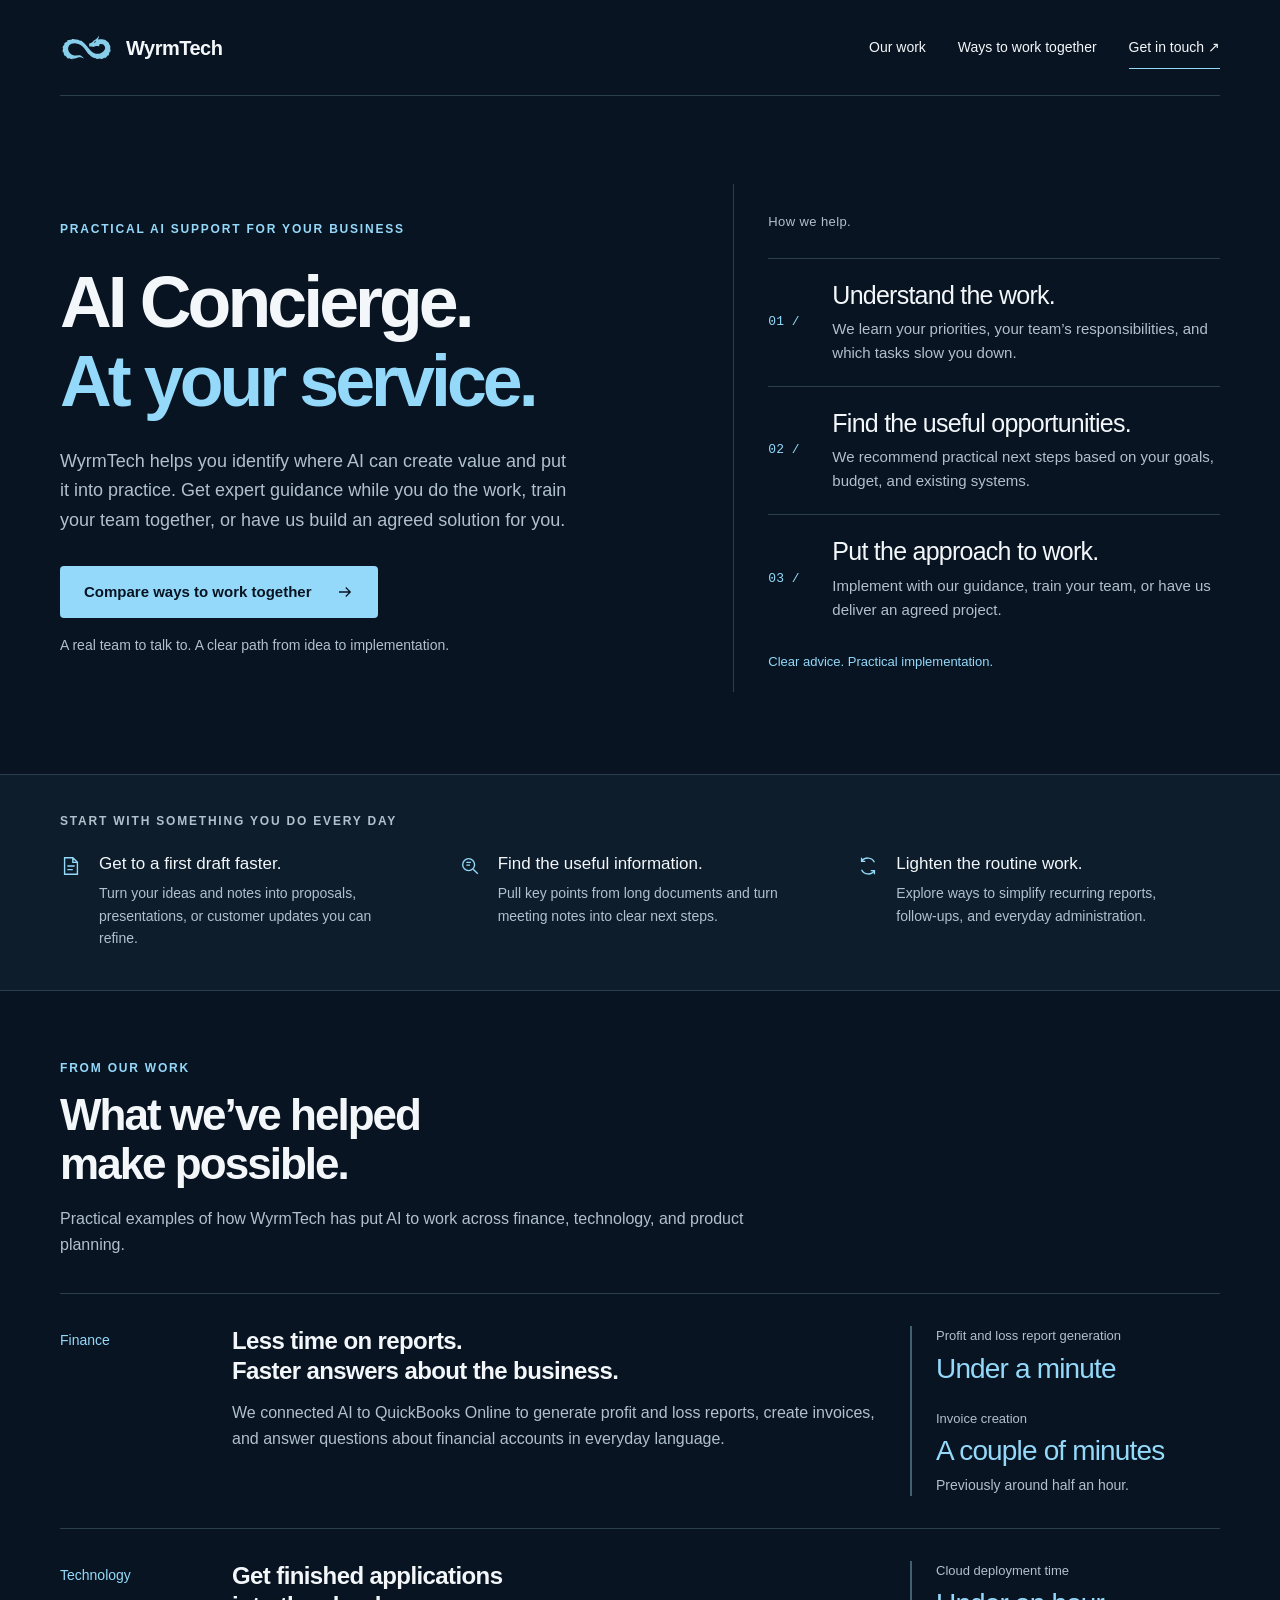
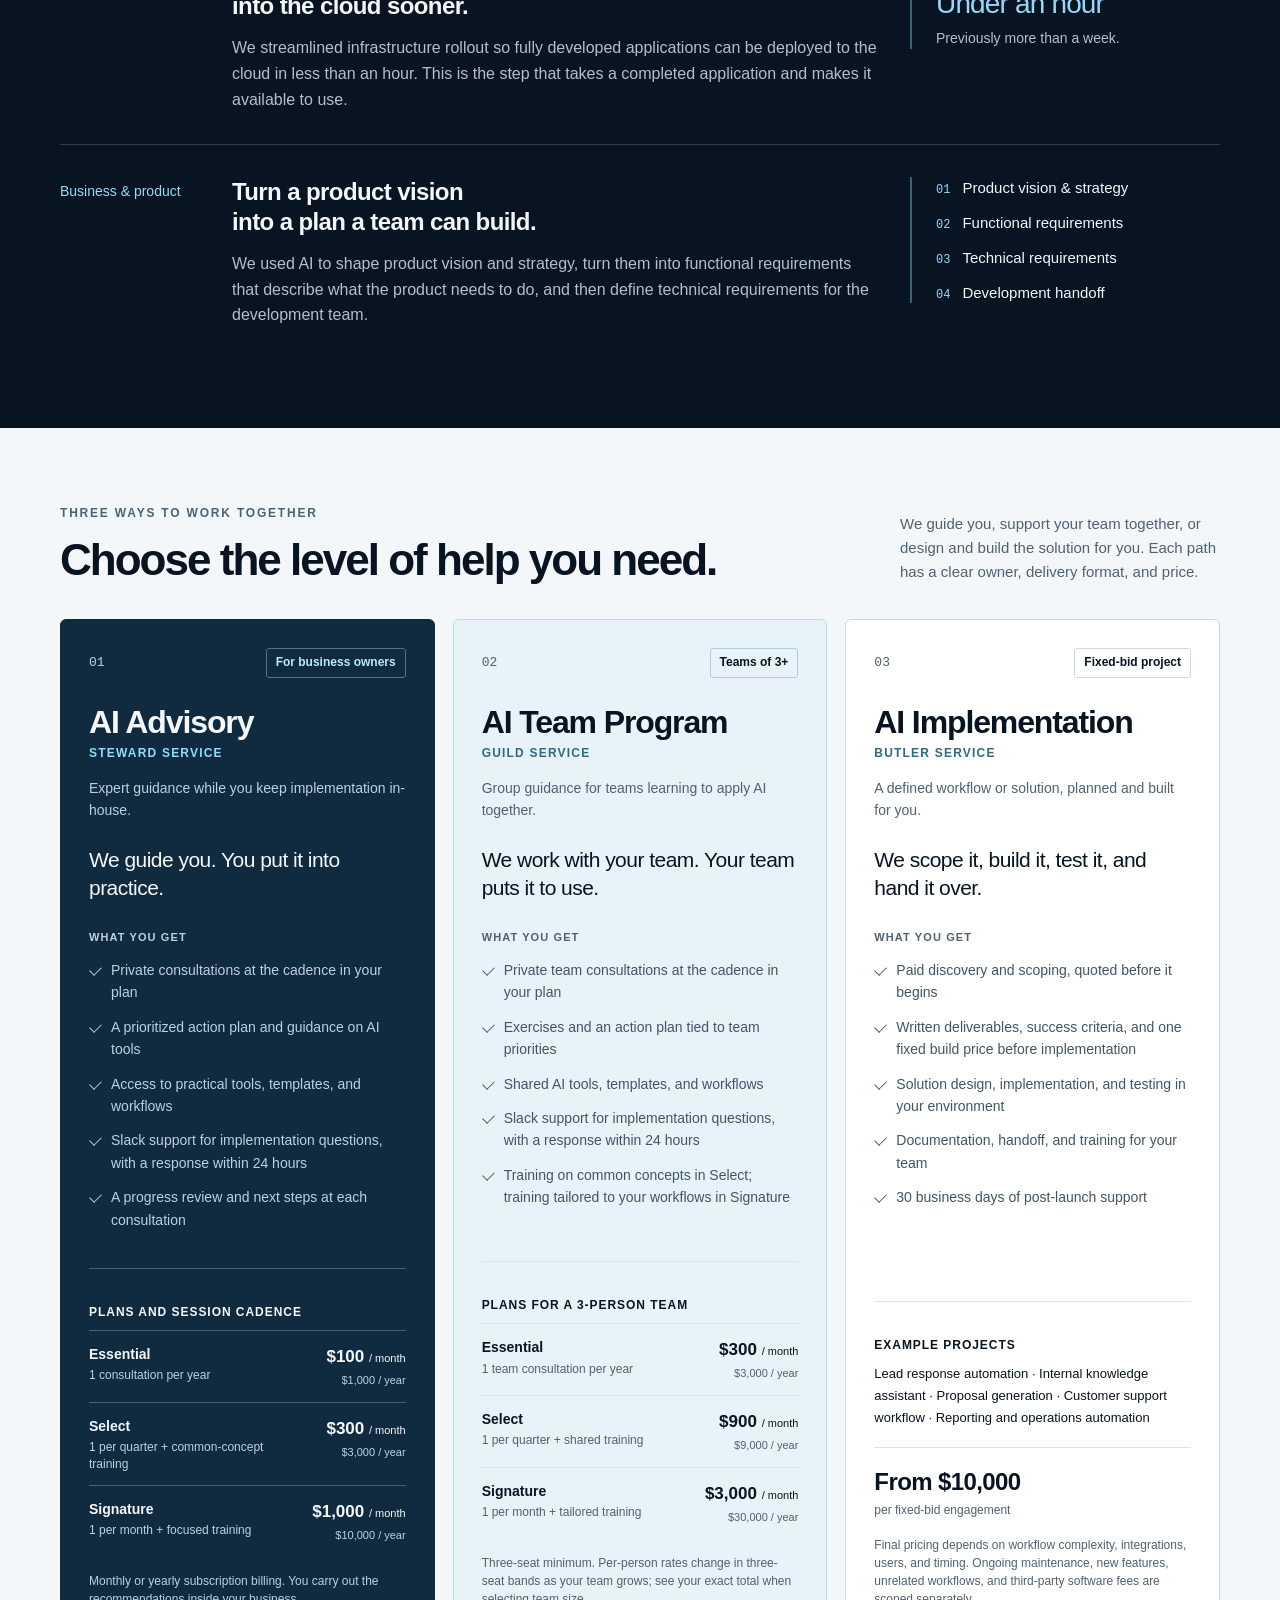
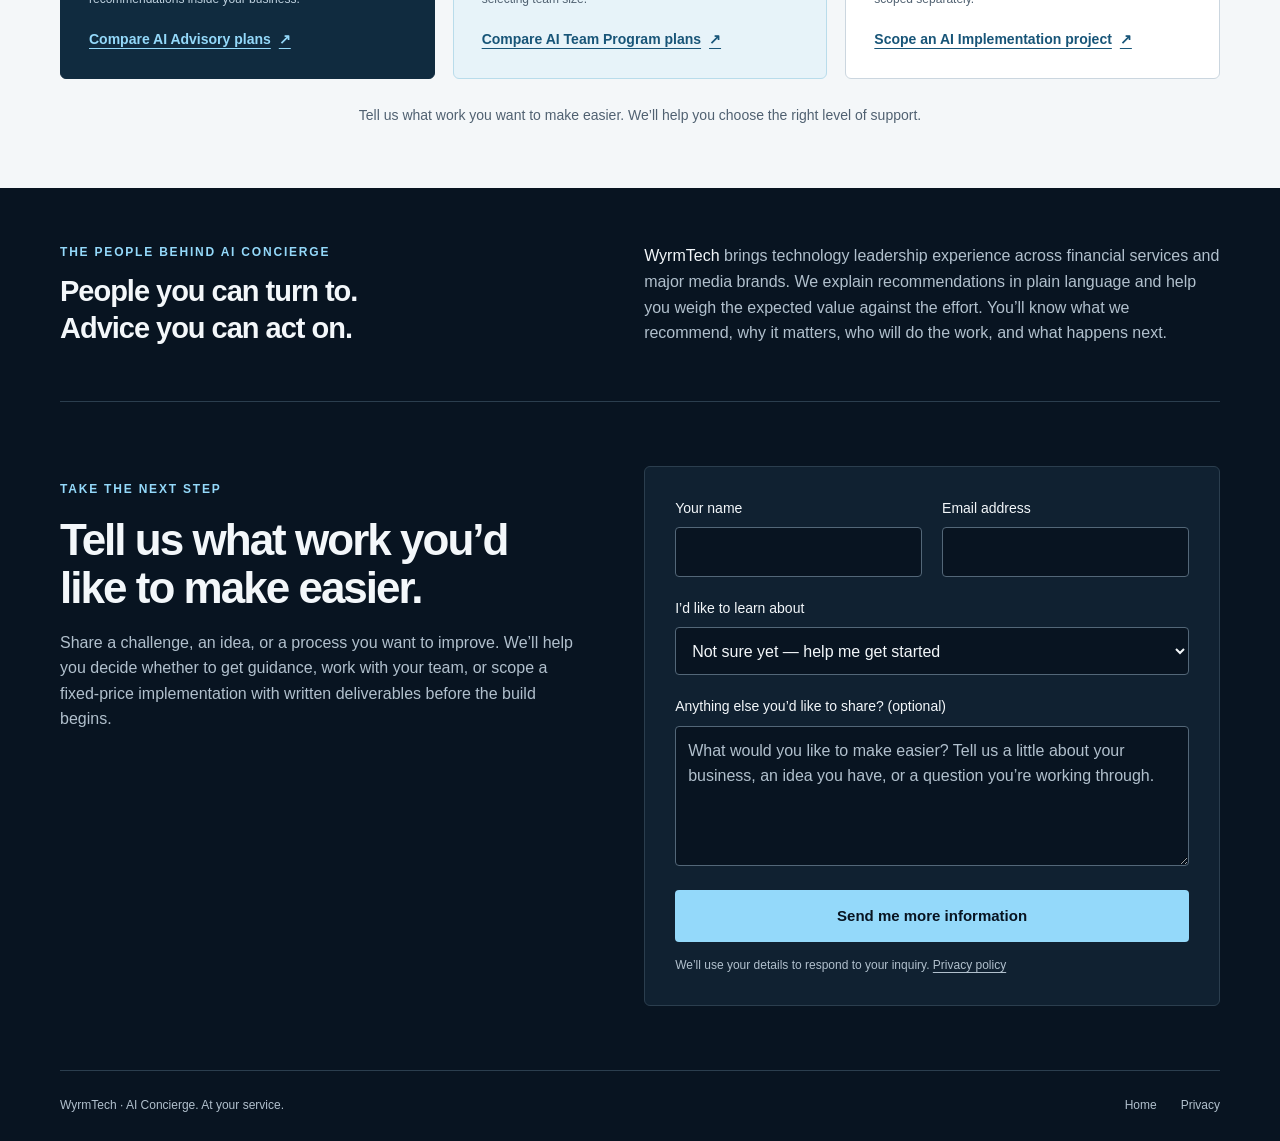
==== ai/index.html @ 2d91fad8 "docs: switching to leads email" ====
<!doctype html>
<html lang="en">
  <head>
    <!-- Google tag (gtag.js) -->
    <script async src="https://www.googletagmanager.com/gtag/js?id=G-9FRRSLHYQ3"></script>
    <script>
      window.dataLayer = window.dataLayer || [];
      function gtag() {
        dataLayer.push(arguments);
      }
      gtag("js", new Date());
      gtag("config", "G-9FRRSLHYQ3");
    </script>
    <meta charset="UTF-8" />
    <meta name="viewport" content="width=device-width, initial-scale=1.0" />
    <meta name="description" content="Practical AI support for your business: individual advisory, a team program, or fixed-price implementation by WyrmTech." />
    <meta name="theme-color" content="#081421" />
    <link rel="icon" href="../favicon.svg" type="image/svg+xml" />
    <title>AI Concierge for Your Business | WyrmTech</title>
    <link rel="stylesheet" href="styles.css?v=20261021-offers" />
  </head>
  <body>
    <a class="skip-link" href="#main">Skip to content</a>
    <header class="header wrap">
      <a class="brand" href="../index.html" aria-label="WyrmTech home"><img src="../world-dragon-simple.svg" alt="" width="53" height="30" />WyrmTech</a>
      <nav class="nav" aria-label="Page navigation">
        <a class="nav-detail" href="#our-work">Our work</a>
        <a class="nav-detail" href="#engagements">Ways to work together</a>
        <a class="nav-contact" href="#contact">Get in touch <span aria-hidden="true">↗</span></a>
      </nav>
    </header>
    <main id="main">
      <section class="hero wrap" aria-labelledby="page-title">
        <div>
          <p class="eyebrow">Practical AI support for your business</p>
          <h1 id="page-title">AI Concierge.<span>At your service.</span></h1>
          <p class="hero-copy">
            WyrmTech helps you identify where AI can create value and put it into practice. Get expert guidance while you do the work, train your team together, or have us build an agreed solution for
            you.
          </p>
          <a class="button" href="#engagements">
            Compare ways to work together
            <svg viewBox="0 0 24 24" fill="none" stroke="currentColor" stroke-width="1.7" aria-hidden="true"><path d="M4 12h15m-6-6 6 6-6 6" /></svg>
          </a>
          <p class="hero-note">A real team to talk to. A clear path from idea to implementation.</p>
        </div>
        <div class="path" aria-label="How AI Concierge works">
          <p class="path-title">How we help.</p>
          <div class="path-item">
            <span class="path-number" aria-hidden="true">01 /</span>
            <div>
              <strong>Understand the work.</strong>
              <p>We learn your priorities, your team’s responsibilities, and which tasks slow you down.</p>
            </div>
          </div>
          <div class="path-item">
            <span class="path-number" aria-hidden="true">02 /</span>
            <div>
              <strong>Find the useful opportunities.</strong>
              <p>We recommend practical next steps based on your goals, budget, and existing systems.</p>
            </div>
          </div>
          <div class="path-item">
            <span class="path-number" aria-hidden="true">03 /</span>
            <div>
              <strong>Put the approach to work.</strong>
              <p>Implement with our guidance, train your team, or have us deliver an agreed project.</p>
            </div>
          </div>
          <p class="path-footer">Clear advice. Practical implementation.</p>
        </div>
      </section>

      <section class="possibilities" id="possibilities" aria-labelledby="possibilities-title">
        <div class="wrap possibilities-inner">
          <h2 class="eyebrow" id="possibilities-title">Start with something you do every day</h2>
          <div class="examples">
            <article class="example">
              <svg viewBox="0 0 24 24" fill="none" stroke="currentColor" stroke-width="1.5" aria-hidden="true"><path d="M14 3H5v18h14V8zm0 0v5h5M8 12h8M8 16h6" /></svg>
              <div>
                <h3>Get to a first draft faster.</h3>
                <p>Turn your ideas and notes into proposals, presentations, or customer updates you can refine.</p>
              </div>
            </article>
            <article class="example">
              <svg viewBox="0 0 24 24" fill="none" stroke="currentColor" stroke-width="1.5" aria-hidden="true">
                <circle cx="10.5" cy="10.5" r="6.5" />
                <path d="m15.5 15.5 5 5M8 8h5M8 11h4" />
              </svg>
              <div>
                <h3>Find the useful information.</h3>
                <p>Pull key points from long documents and turn meeting notes into clear next steps.</p>
              </div>
            </article>
            <article class="example">
              <svg viewBox="0 0 24 24" fill="none" stroke="currentColor" stroke-width="1.5" aria-hidden="true"><path d="M19 8a8 8 0 0 0-14-1M5 3v4h4M5 16a8 8 0 0 0 14 1m0 4v-4h-4" /></svg>
              <div>
                <h3>Lighten the routine work.</h3>
                <p>Explore ways to simplify recurring reports, follow-ups, and everyday administration.</p>
              </div>
            </article>
          </div>
        </div>
      </section>

      <section class="work wrap" id="our-work" aria-labelledby="work-title">
        <div class="work-heading">
          <p class="eyebrow">From our work</p>
          <h2 id="work-title">What we’ve helped<br />make possible.</h2>
          <p>Practical examples of how WyrmTech has put AI to work across finance, technology, and product planning.</p>
        </div>
        <article class="work-example" aria-labelledby="finance-example-title">
          <p class="work-category">Finance</p>
          <div class="work-copy">
            <h3 id="finance-example-title">Less time on reports.<br />Faster answers about the business.</h3>
            <p>We connected AI to QuickBooks Online to generate profit and loss reports, create invoices, and answer questions about financial accounts in everyday language.</p>
          </div>
          <div class="work-result" aria-label="Finance results from this work">
            <div class="result-metric">
              <p class="result-label">Profit and loss report generation</p>
              <strong class="result-value">Under a minute</strong>
            </div>
            <div class="result-metric">
              <p class="result-label">Invoice creation</p>
              <strong class="result-value">A couple of minutes</strong>
              <p class="result-detail">Previously around half an hour.</p>
            </div>
          </div>
        </article>
        <article class="work-example" aria-labelledby="cloud-example-title">
          <p class="work-category">Technology</p>
          <div class="work-copy">
            <h3 id="cloud-example-title">Get finished applications<br />into the cloud sooner.</h3>
            <p>
              We streamlined infrastructure rollout so fully developed applications can be deployed to the cloud in less than an hour. This is the step that takes a completed application and makes it
              available to use.
            </p>
          </div>
          <div class="work-result" aria-label="Cloud deployment results from this work">
            <p class="result-label">Cloud deployment time</p>
            <strong class="result-value">Under an hour</strong>
            <p class="result-detail">Previously more than a week.</p>
          </div>
        </article>
        <article class="work-example" aria-labelledby="product-example-title">
          <p class="work-category">Business &amp; product</p>
          <div class="work-copy">
            <h3 id="product-example-title">Turn a product vision<br />into a plan a team can build.</h3>
            <p>
              We used AI to shape product vision and strategy, turn them into functional requirements that describe what the product needs to do, and then define technical requirements for the
              development team.
            </p>
          </div>
          <div class="work-result">
            <ol class="product-flow" aria-label="From product vision to development handoff">
              <li>Product vision &amp; strategy</li>
              <li>Functional requirements</li>
              <li>Technical requirements</li>
              <li>Development handoff</li>
            </ol>
          </div>
        </article>
      </section>

      <section class="services" id="engagements" aria-labelledby="services-title">
        <div class="wrap">
          <div class="section-top">
            <div>
              <p class="eyebrow">Three ways to work together</p>
              <h2 id="services-title">Choose the level of help you need.</h2>
            </div>
            <p class="section-intro">We guide you, support your team together, or design and build the solution for you. Each path has a clear owner, delivery format, and price.</p>
          </div>
          <div class="tiers">
            <article class="tier tier-steward" aria-labelledby="steward">
              <div class="tier-top"><span class="tier-number" aria-hidden="true">01</span><span class="format">For business owners</span></div>
              <h3 id="steward">AI Advisory</h3>
              <p class="tier-brand">Steward Service</p>
              <p class="tier-subtitle">Expert guidance while you keep implementation in-house.</p>
              <p class="tier-promise">We guide you. You put it into practice.</p>
              <p class="tier-includes-label">What you get</p>
              <ul>
                <li>Private consultations at the cadence in your plan</li>
                <li>A prioritized action plan and guidance on AI tools</li>
                <li>Access to practical tools, templates, and workflows</li>
                <li>Slack support for implementation questions, with a response within 24 hours</li>
                <li>A progress review and next steps at each consultation</li>
              </ul>
              <div class="tier-plan-list">
                <h4>Plans and session cadence</h4>
                <div class="tier-plan-row">
                  <div><strong>Essential</strong><span>1 consultation per year</span></div>
                  <p>$100 <small>/ month</small><em>$1,000 / year</em></p>
                </div>
                <div class="tier-plan-row">
                  <div><strong>Select</strong><span>1 per quarter + common-concept training</span></div>
                  <p>$300 <small>/ month</small><em>$3,000 / year</em></p>
                </div>
                <div class="tier-plan-row">
                  <div><strong>Signature</strong><span>1 per month + focused training</span></div>
                  <p>$1,000 <small>/ month</small><em>$10,000 / year</em></p>
                </div>
              </div>
              <p class="tier-fineprint">Monthly or yearly subscription billing. You carry out the recommendations inside your business.</p>
              <a class="tier-link" href="sign-up/#steward">Compare AI Advisory plans <span aria-hidden="true">↗</span></a>
            </article>
            <article class="tier tier-guild" aria-labelledby="guild">
              <div class="tier-top"><span class="tier-number" aria-hidden="true">02</span><span class="format">Teams of 3+</span></div>
              <h3 id="guild">AI Team Program</h3>
              <p class="tier-brand">Guild Service</p>
              <p class="tier-subtitle">Group guidance for teams learning to apply AI together.</p>
              <p class="tier-promise">We work with your team. Your team puts it to use.</p>
              <p class="tier-includes-label">What you get</p>
              <ul>
                <li>Private team consultations at the cadence in your plan</li>
                <li>Exercises and an action plan tied to team priorities</li>
                <li>Shared AI tools, templates, and workflows</li>
                <li>Slack support for implementation questions, with a response within 24 hours</li>
                <li>Training on common concepts in Select; training tailored to your workflows in Signature</li>
              </ul>
              <div class="tier-plan-list">
                <h4>Plans for a 3-person team</h4>
                <div class="tier-plan-row">
                  <div><strong>Essential</strong><span>1 team consultation per year</span></div>
                  <p>$300 <small>/ month</small><em>$3,000 / year</em></p>
                </div>
                <div class="tier-plan-row">
                  <div><strong>Select</strong><span>1 per quarter + shared training</span></div>
                  <p>$900 <small>/ month</small><em>$9,000 / year</em></p>
                </div>
                <div class="tier-plan-row">
                  <div><strong>Signature</strong><span>1 per month + tailored training</span></div>
                  <p>$3,000 <small>/ month</small><em>$30,000 / year</em></p>
                </div>
              </div>
              <p class="tier-fineprint">Three-seat minimum. Per-person rates change in three-seat bands as your team grows; see your exact total when selecting team size.</p>
              <a class="tier-link" href="sign-up/#guild">Compare AI Team Program plans <span aria-hidden="true">↗</span></a>
            </article>
            <article class="tier" aria-labelledby="butler">
              <div class="tier-top"><span class="tier-number" aria-hidden="true">03</span><span class="format">Fixed-bid project</span></div>
              <h3 id="butler">AI Implementation</h3>
              <p class="tier-brand">Butler Service</p>
              <p class="tier-subtitle">A defined workflow or solution, planned and built for you.</p>
              <p class="tier-promise">We scope it, build it, test it, and hand it over.</p>
              <p class="tier-includes-label">What you get</p>
              <ul>
                <li>Paid discovery and scoping, quoted before it begins</li>
                <li>Written deliverables, success criteria, and one fixed build price before implementation</li>
                <li>Solution design, implementation, and testing in your environment</li>
                <li>Documentation, handoff, and training for your team</li>
                <li>30 business days of post-launch support</li>
              </ul>
              <div class="tier-plan-list">
                <h4>Example projects</h4>
                <p class="tier-examples">Lead response automation · Internal knowledge assistant · Proposal generation · Customer support workflow · Reporting and operations automation</p>
                <div class="tier-project-price">From $10,000 <span>per fixed-bid engagement</span></div>
                <p class="tier-fineprint">
                  Final pricing depends on workflow complexity, integrations, users, and timing. Ongoing maintenance, new features, unrelated workflows, and third-party software fees are scoped
                  separately.
                </p>
              </div>
              <a class="tier-link" href="#contact">Scope an AI Implementation project <span aria-hidden="true">↗</span></a>
            </article>
          </div>
          <p class="tier-note">Tell us what work you want to make easier. We’ll help you choose the right level of support.</p>
        </div>
      </section>

      <section class="adviser wrap" aria-labelledby="adviser-title">
        <div>
          <p class="eyebrow">The people behind AI Concierge</p>
          <h2 id="adviser-title">People you can turn to.<br />Advice you can act on.</h2>
        </div>
        <p class="adviser-copy">
          <strong>WyrmTech</strong> brings technology leadership experience across financial services and major media brands. We explain recommendations in plain language and help you weigh the
          expected value against the effort. You’ll know what we recommend, why it matters, who will do the work, and what happens next.
        </p>
      </section>

      <section class="contact wrap" aria-labelledby="contact">
        <div class="contact-copy">
          <p class="eyebrow">Take the next step</p>
          <h2 id="contact">Tell us what work you’d<br />like to make easier.</h2>
          <p>
            Share a challenge, an idea, or a process you want to improve. We’ll help you decide whether to get guidance, work with your team, or scope a fixed-price implementation with written
            deliverables before the build begins.
          </p>
        </div>
        <!-- FormSubmit emails sales@wyrmtech.com a one-time activation link after the first submission. -->
        <form class="inquiry-form" id="inquiry-form" action="https://formsubmit.co/e24a814747aa52b7752536669e5e0fb4@wyrmtech.com" method="post" aria-labelledby="contact">
          <input type="hidden" name="_subject" value="WyrmTech AI Concierge — information request" />
          <input type="hidden" name="_template" value="table" />
          <input type="hidden" id="inquiry-next" name="_next" value="https://wyrmtech.com/ai/thank-you/" />
          <div class="form-fields">
            <div class="form-field"><label for="inquiry-name">Your name</label><input id="inquiry-name" name="name" autocomplete="name" maxlength="120" required /></div>
            <div class="form-field"><label for="inquiry-email">Email address</label><input id="inquiry-email" name="email" type="email" autocomplete="email" maxlength="254" required /></div>
            <div class="form-field form-field-wide">
              <label for="inquiry-interest">I’d like to learn about</label
              ><select id="inquiry-interest" name="interest">
                <option value="Help choosing an engagement">Not sure yet — help me get started</option>
                <option value="AI Advisory — Steward Service">AI Advisory — Steward Service</option>
                <option value="AI Team Program — Guild Service">AI Team Program — Guild Service</option>
                <option value="AI Implementation — Butler Service">AI Implementation — Butler Service</option>
              </select>
            </div>
            <div class="form-field form-field-wide">
              <label for="inquiry-comments">Anything else you’d like to share? (optional)</label
              ><textarea
                id="inquiry-comments"
                name="comments"
                rows="4"
                placeholder="What would you like to make easier? Tell us a little about your business, an idea you have, or a question you’re working through."
              ></textarea>
            </div>
          </div>
          <button class="button" id="inquiry-submit" type="submit" disabled>Send me more information</button>
          <p class="form-note">We’ll use your details to respond to your inquiry. <a href="../privacy/">Privacy policy</a></p>
          <p class="form-status" id="inquiry-status" role="status" hidden></p>
          <noscript><p class="form-status">Please enable JavaScript to send your inquiry.</p></noscript>
        </form>
      </section>
    </main>
    <footer class="footer wrap">
      <span>WyrmTech · AI Concierge. At your service.</span>
      <div class="footer-links"><a href="../index.html">Home</a><a href="../privacy/">Privacy</a></div>
    </footer>
    <script src="contact.js" defer></script>
  </body>
</html>
---- ai/styles.css ----
:root {
  color-scheme: dark;
  --ink: #081421;
  --panel: #102131;
  --blue: #94d9fa;
  --text: #f3f7fa;
  --muted: #b1c0cd;
  --line: #2b3e4e;
  --width: 1160px;
}
* {
  box-sizing: border-box;
}
html {
  scroll-behavior: smooth;
  scroll-padding-top: 24px;
}
body {
  margin: 0;
  background: var(--ink);
  color: var(--text);
  font-family: -apple-system, BlinkMacSystemFont, "Segoe UI", sans-serif;
  font-size: 16px;
  line-height: 1.6;
  -webkit-font-smoothing: antialiased;
}
h1,
h2,
h3,
p {
  margin: 0;
}
h1,
h2,
h3 {
  font-weight: 600;
  line-height: 1.1;
}
a {
  color: inherit;
  text-decoration: none;
}
button,
input,
select,
textarea {
  font: inherit;
}
button,
a {
  -webkit-tap-highlight-color: transparent;
}
a:focus-visible,
button:focus-visible,
input:focus-visible,
select:focus-visible,
textarea:focus-visible {
  outline: 3px solid var(--blue);
  outline-offset: 4px;
}
svg {
  display: block;
}
.wrap {
  width: min(var(--width), calc(100% - 80px));
  margin-inline: auto;
}
.skip-link {
  position: absolute;
  top: 12px;
  left: 12px;
  padding: 10px 16px;
  background: var(--blue);
  color: var(--ink);
  transform: translateY(-200%);
  z-index: 5;
}
.skip-link:focus {
  transform: translateY(0);
}
.header {
  min-height: 96px;
  display: flex;
  align-items: center;
  justify-content: space-between;
  gap: 24px;
  border-bottom: 1px solid var(--line);
}
.brand {
  display: inline-flex;
  align-items: center;
  gap: 13px;
  font-size: 20px;
  font-weight: 700;
  letter-spacing: -0.5px;
}
.brand img {
  width: 53px;
  height: 30px;
  object-fit: contain;
}
.nav {
  display: flex;
  align-items: center;
  gap: 32px;
  font-size: 14px;
}
.nav a {
  padding-block: 10px;
}
.nav a:hover {
  color: var(--blue);
}
.nav .nav-contact {
  border-bottom: 1px solid var(--blue);
}
.eyebrow {
  font-size: 12px;
  letter-spacing: 0.15em;
  line-height: 1.5;
  font-weight: 600;
  text-transform: uppercase;
}
.hero {
  display: grid;
  grid-template-columns: 1.25fr 1fr;
  gap: 65px;
  align-items: center;
  padding-block: 88px 82px;
}
.hero .eyebrow {
  color: var(--blue);
  margin-bottom: 25px;
}
h1 {
  font-size: clamp(48px, 5.6vw, 72px);
  letter-spacing: -0.055em;
}
h1 span {
  display: block;
  color: var(--blue);
}
.hero-copy {
  max-width: 520px;
  margin-top: 26px;
  font-size: 18px;
  line-height: 1.65;
  color: var(--muted);
}
.button {
  display: inline-flex;
  align-items: center;
  justify-content: space-between;
  gap: 24px;
  min-height: 52px;
  padding: 13px 23px;
  border: 1px solid transparent;
  border-radius: 4px;
  background: var(--blue);
  color: var(--ink);
  font-weight: 600;
  font-size: 15px;
  cursor: pointer;
  transition:
    background 0.18s,
    transform 0.18s;
}
.button:hover {
  background: #b6e6ff;
  transform: translateY(-2px);
}
.button:disabled {
  cursor: not-allowed;
  opacity: 0.65;
  transform: none;
}
.button svg {
  width: 18px;
  height: 18px;
  flex-shrink: 0;
}
.hero .button {
  margin-top: 30px;
}
.hero-note {
  margin-top: 16px;
  color: var(--muted);
  font-size: 14px;
}
.path {
  position: relative;
  padding: 28px 0 20px 34px;
  border-left: 1px solid var(--line);
}
.path-title {
  font-size: 13px;
  color: var(--muted);
  letter-spacing: 0.03em;
  margin-bottom: 25px;
}
.path-item {
  display: grid;
  grid-template-columns: 46px 1fr;
  gap: 18px;
  align-items: center;
  padding: 21px 0;
  border-top: 1px solid var(--line);
}
.path-number {
  font-family: ui-monospace, SFMono-Regular, Consolas, monospace;
  font-size: 13px;
  color: var(--blue);
}
.path-item strong {
  display: block;
  font-size: 25px;
  line-height: 1.25;
  font-weight: 500;
  letter-spacing: -0.03em;
}
.path-item p {
  color: var(--muted);
  margin-top: 6px;
  font-size: 15px;
}
.path-footer {
  margin-top: 9px;
  color: var(--blue);
  font-size: 13px;
}
.possibilities {
  background: #0d1d2c;
  border-block: 1px solid var(--line);
}
.possibilities-inner {
  padding-block: 37px 41px;
}
.possibilities .eyebrow {
  color: var(--muted);
  margin-bottom: 22px;
}
.examples {
  display: grid;
  grid-template-columns: repeat(3, 1fr);
  gap: 36px;
}
.example {
  display: grid;
  grid-template-columns: 24px 1fr;
  gap: 15px;
  align-items: start;
}
.example svg {
  width: 22px;
  height: 22px;
  margin-top: 3px;
  color: var(--blue);
}
.example h3 {
  font-size: 17px;
  line-height: 1.4;
  font-weight: 500;
}
.example p {
  margin-top: 6px;
  color: var(--muted);
  font-size: 14px;
  line-height: 1.6;
  max-width: 300px;
}
.work {
  padding-block: 68px;
}
.work-heading {
  max-width: 730px;
  margin-bottom: 36px;
}
.work-heading .eyebrow {
  color: var(--blue);
  margin-bottom: 14px;
}
.work-heading > p:last-child {
  color: var(--muted);
  font-size: 16px;
  margin-top: 18px;
}
.work-example {
  display: grid;
  grid-template-columns: 140px minmax(0, 1fr) minmax(0, 310px);
  gap: 32px;
  padding-block: 32px;
  border-top: 1px solid var(--line);
  align-items: start;
}
.work-category {
  color: var(--blue);
  font-size: 14px;
  font-weight: 500;
  padding-top: 3px;
}
.work-copy h3 {
  font-size: 24px;
  line-height: 1.25;
  letter-spacing: -0.025em;
}
.work-copy p {
  color: var(--muted);
  font-size: 16px;
  margin-top: 14px;
}
.work-result {
  padding-left: 24px;
  border-left: 2px solid #426074;
}
.result-label {
  color: var(--muted);
  font-size: 13px;
  margin-bottom: 5px;
}
.result-value {
  display: block;
  color: var(--blue);
  font-size: 28px;
  line-height: 1.2;
  letter-spacing: -0.03em;
  font-weight: 500;
}
.result-detail {
  color: var(--muted);
  font-size: 14px;
  margin-top: 6px;
}
.result-metric + .result-metric {
  margin-top: 23px;
}
.product-flow {
  list-style: none;
  margin: 0;
  padding: 0;
  counter-reset: product-step;
}
.product-flow li {
  counter-increment: product-step;
  display: flex;
  gap: 12px;
  align-items: baseline;
  font-size: 15px;
  line-height: 1.4;
}
.product-flow li + li {
  margin-top: 13px;
}
.product-flow li::before {
  content: counter(product-step, decimal-leading-zero);
  font-family: ui-monospace, SFMono-Regular, Consolas, monospace;
  color: var(--blue);
  font-size: 12px;
}
.services {
  background: #f4f7f9;
  color: var(--ink);
  padding-block: 76px 62px;
  color-scheme: light;
}
.section-top {
  display: flex;
  justify-content: space-between;
  align-items: end;
  gap: 32px;
  margin-bottom: 35px;
}
.services .eyebrow {
  color: #486477;
  margin-bottom: 14px;
}
h2 {
  font-size: clamp(32px, 3.5vw, 44px);
  letter-spacing: -0.045em;
}
.section-intro {
  max-width: 320px;
  font-size: 15px;
  color: #506171;
}
.tiers {
  display: grid;
  grid-template-columns: repeat(3, minmax(0, 1fr));
  gap: 18px;
}
.tier {
  display: flex;
  flex-direction: column;
  padding: 28px;
  background: white;
  border: 1px solid #cbd6df;
  border-radius: 6px;
}
.tier-top {
  display: flex;
  justify-content: space-between;
  align-items: center;
  margin-bottom: 27px;
}
.tier-number {
  font-family: ui-monospace, SFMono-Regular, Consolas, monospace;
  font-size: 13px;
  color: #506171;
}
.format {
  font-size: 12px;
  font-weight: 600;
  padding: 4px 9px;
  border: 1px solid #cbd6df;
  border-radius: 3px;
}
.tier h3 {
  font-size: 32px;
  letter-spacing: -0.035em;
}
.tier-brand {
  margin-top: 4px;
  color: #316985;
  font-size: 12px;
  font-weight: 700;
  letter-spacing: 0.1em;
  text-transform: uppercase;
}
.tier-subtitle {
  color: #506171;
  font-size: 14px;
  margin-top: 14px;
}
.tier-promise {
  font-size: 21px;
  line-height: 1.35;
  letter-spacing: -0.025em;
  font-weight: 500;
  margin-top: 24px;
}
.tier-includes-label {
  margin-top: 27px;
  color: #506171;
  font-size: 11px;
  font-weight: 700;
  letter-spacing: 0.1em;
  text-transform: uppercase;
}
.tier ul {
  padding: 0;
  margin: 12px 0 25px;
  list-style: none;
}
.tier li {
  position: relative;
  padding-left: 22px;
  font-size: 14px;
  color: #425565;
  margin-bottom: 12px;
}
.tier li::before {
  content: "";
  position: absolute;
  left: 1px;
  top: 0.5em;
  width: 10px;
  height: 6px;
  border-left: 1.5px solid currentColor;
  border-bottom: 1.5px solid currentColor;
  transform: rotate(-45deg);
}
.tier-plan-list {
  margin-top: auto;
  border-top: 1px solid #dce3e9;
  padding-top: 18px;
}
.tier-plan-list h4 {
  margin-bottom: 8px;
  font-size: 12px;
  font-weight: 700;
  letter-spacing: 0.08em;
  text-transform: uppercase;
}
.tier-plan-row {
  display: grid;
  grid-template-columns: minmax(0, 1fr) auto;
  gap: 10px;
  border-top: 1px solid #dce3e9;
  padding-block: 12px;
}
.tier-plan-row strong,
.tier-plan-row span,
.tier-plan-row em {
  display: block;
}
.tier-plan-row strong {
  font-size: 14px;
}
.tier-plan-row span {
  margin-top: 2px;
  color: #506171;
  font-size: 12px;
  line-height: 1.4;
}
.tier-plan-row p {
  min-width: 100px;
  font-size: 17px;
  font-weight: 700;
  text-align: right;
  white-space: nowrap;
}
.tier-plan-row small {
  font-size: 11px;
  font-weight: 400;
}
.tier-plan-row em {
  margin-top: 2px;
  color: #506171;
  font-size: 11px;
  font-style: normal;
  font-weight: 400;
}
.tier-fineprint {
  margin-top: 15px;
  color: #506171;
  font-size: 12px;
  line-height: 1.5;
}
.tier-examples {
  font-size: 13px;
  line-height: 1.7;
}
.tier-project-price {
  border-top: 1px solid #dce3e9;
  margin-top: 18px;
  padding-top: 15px;
  font-size: 24px;
  font-weight: 700;
  letter-spacing: -0.025em;
}
.tier-project-price span {
  display: block;
  color: #506171;
  font-size: 12px;
  font-weight: 400;
  letter-spacing: 0;
}
.outcome {
  margin-top: auto;
  border-top: 1px solid #dce3e9;
  padding-top: 19px;
}
.outcome-label {
  display: block;
  font-size: 11px;
  font-weight: 600;
  letter-spacing: 0.1em;
  text-transform: uppercase;
  color: #506171;
  margin-bottom: 5px;
}
.outcome p {
  font-size: 15px;
  font-weight: 500;
  line-height: 1.5;
}
.tier-link {
  display: inline-flex;
  align-items: center;
  gap: 8px;
  align-self: flex-start;
  margin-top: 20px;
  color: #185578;
  font-size: 14px;
  font-weight: 600;
  text-decoration: underline;
  text-underline-offset: 4px;
}
.tier-link:hover {
  color: #0b3349;
}
.tier-steward {
  background: #102b3f;
  border-color: #102b3f;
  color: var(--text);
}
.tier-steward .tier-number,
.tier-steward .tier-subtitle,
.tier-steward li,
.tier-steward .tier-includes-label,
.tier-steward .tier-plan-row span,
.tier-steward .tier-plan-row em,
.tier-steward .tier-fineprint {
  color: #bdd0de;
}
.tier-steward .tier-brand {
  color: var(--blue);
}
.tier-steward .format {
  color: #c0e8fc;
  border-color: #526f83;
}
.tier-steward .tier-plan-list,
.tier-steward .tier-plan-row {
  border-color: #426074;
}
.tier-steward .outcome {
  border-color: #426074;
}
.tier-steward .outcome-label {
  color: var(--blue);
}
.tier-steward .tier-link {
  color: var(--blue);
}
.tier-steward .tier-link:hover {
  color: var(--text);
}
.tier-guild {
  background: #e7f3f9;
  border-color: #b9dceb;
}
.tier-guild .format,
.tier-guild .outcome {
  border-color: #a8cfdf;
}
.tier-guild .outcome-label {
  color: #27617e;
}
.tier-note {
  font-size: 14px;
  text-align: center;
  color: #506171;
  margin-top: 25px;
}
.adviser {
  display: grid;
  grid-template-columns: 1fr 1.12fr;
  align-items: start;
  gap: 70px;
  padding-block: 55px;
  border-bottom: 1px solid var(--line);
}
.adviser h2 {
  font-size: 29px;
  letter-spacing: -0.035em;
  line-height: 1.25;
  margin-top: 12px;
  max-width: 380px;
}
.adviser .eyebrow {
  color: var(--blue);
}
.adviser-copy {
  color: var(--muted);
  font-size: 16px;
}
.adviser-copy strong {
  color: var(--text);
  font-weight: 500;
}
.contact {
  display: grid;
  grid-template-columns: 1fr 1.12fr;
  align-items: start;
  gap: 70px;
  padding-block: 64px;
}
.contact h2 {
  max-width: 650px;
}
.contact p {
  margin-top: 17px;
  color: var(--muted);
  max-width: 600px;
}
.contact-copy {
  padding-top: 14px;
}
.contact-copy .eyebrow {
  color: var(--blue);
  margin: 0 0 18px;
}
.inquiry-form {
  min-width: 0;
  padding: 30px;
  background: var(--panel);
  border: 1px solid var(--line);
  border-radius: 6px;
}
.form-fields {
  display: grid;
  grid-template-columns: repeat(2, minmax(0, 1fr));
  gap: 20px;
}
.form-field {
  min-width: 0;
}
.form-field-wide {
  grid-column: 1 / -1;
}
.form-field label {
  display: block;
  margin-bottom: 8px;
  font-size: 14px;
  font-weight: 500;
}
.form-field input,
.form-field select,
.form-field textarea {
  width: 100%;
  min-width: 0;
  min-height: 48px;
  padding: 11px 12px;
  color: var(--text);
  background: var(--ink);
  border: 1px solid #536778;
  border-radius: 4px;
  font-size: 16px;
}
.form-field textarea {
  display: block;
  min-height: 140px;
  resize: vertical;
}
.form-field textarea::placeholder {
  color: var(--muted);
  opacity: 1;
}
.inquiry-form .button {
  width: 100%;
  justify-content: center;
  margin-top: 24px;
}
.inquiry-form .form-note {
  font-size: 12px;
  line-height: 1.65;
  margin-top: 14px;
}
.form-note a {
  text-decoration: underline;
  text-underline-offset: 3px;
}
.inquiry-form .form-status {
  margin-top: 18px;
  font-size: 14px;
  color: #f3d392;
}
.form-status[hidden] {
  display: none;
}
.footer {
  border-top: 1px solid var(--line);
  display: flex;
  flex-wrap: wrap;
  justify-content: space-between;
  gap: 20px;
  padding-block: 25px;
  color: var(--muted);
  font-size: 12px;
}
.footer-links {
  display: flex;
  gap: 24px;
}
.footer a:hover {
  color: var(--text);
}
@media (min-width: 1600px) {
  .hero {
    padding-block: 102px 96px;
  }
}
@media (max-width: 1000px) {
  .wrap {
    width: calc(100% - 48px);
  }
  .hero {
    gap: 35px;
    padding-block: 65px;
    grid-template-columns: 1.2fr 1fr;
  }
  h1 {
    font-size: 56px;
  }
  .path {
    padding-left: 24px;
  }
  .path-item {
    gap: 10px;
    grid-template-columns: 32px 1fr;
  }
  .path-item strong {
    font-size: 22px;
  }
  .tier {
    padding: 23px;
  }
  .tiers {
    grid-template-columns: repeat(2, minmax(0, 1fr));
  }
  .tier:last-child {
    grid-column: 1 / -1;
  }
  .tier-promise {
    font-size: 19px;
  }
  .examples {
    gap: 24px;
  }
  .work-example {
    grid-template-columns: minmax(0, 1fr) minmax(0, 280px);
    gap: 20px 32px;
  }
  .work-category {
    grid-column: 1 / -1;
  }
}
@media (max-width: 760px) {
  .header {
    min-height: 80px;
  }
  .nav {
    gap: 20px;
  }
  .nav .nav-detail {
    display: none;
  }
  .hero {
    grid-template-columns: 1fr;
    gap: 42px;
    padding-block: 52px;
  }
  h1 {
    font-size: clamp(43px, 8.7vw, 65px);
  }
  .hero-copy {
    font-size: 17px;
    max-width: 560px;
  }
  .path {
    padding: 0;
    border-left: 0;
  }
  .path-title {
    margin-bottom: 12px;
  }
  .path-item {
    padding-block: 17px;
    grid-template-columns: 34px 1fr;
  }
  .path-item strong {
    font-size: 21px;
  }
  .path-item p {
    font-size: 14px;
    margin-top: 3px;
  }
  .path-footer {
    margin-top: 8px;
  }
  .examples {
    grid-template-columns: 1fr;
    gap: 27px;
  }
  .example p {
    max-width: 100%;
  }
  .possibilities-inner {
    padding-block: 32px;
  }
  .work {
    padding-block: 44px 22px;
  }
  .work-heading {
    margin-bottom: 28px;
  }
  .work-example {
    grid-template-columns: 1fr;
    gap: 20px;
    padding-block: 28px;
  }
  .work-copy h3 {
    font-size: 23px;
  }
  .work-result {
    margin-top: 4px;
    padding-left: 20px;
  }
  .services {
    padding-block: 48px 38px;
  }
  .section-top {
    display: block;
    margin-bottom: 28px;
  }
  .section-intro {
    margin-top: 18px;
    max-width: 470px;
  }
  .tiers {
    grid-template-columns: 1fr;
  }
  .tier:last-child {
    grid-column: auto;
  }
  .tier {
    padding: 28px;
  }
  .tier-top {
    margin-bottom: 20px;
  }
  .tier-promise {
    margin-top: 21px;
    font-size: 22px;
  }
  .adviser {
    grid-template-columns: 1fr;
    gap: 22px;
    padding-block: 40px;
  }
  .adviser h2 {
    max-width: 500px;
  }
  .contact {
    grid-template-columns: 1fr;
    gap: 28px;
    padding-block: 44px;
  }
  .contact-copy {
    padding-top: 0;
  }
  .inquiry-form {
    padding: 24px;
  }
  .form-fields {
    grid-template-columns: 1fr;
  }
}
@media (max-width: 380px) {
  .wrap {
    width: calc(100% - 36px);
  }
  .brand {
    font-size: 18px;
    gap: 9px;
  }
  .brand img {
    width: 42px;
  }
  .nav {
    font-size: 13px;
  }
  .tier {
    padding: 24px;
  }
}
@media (prefers-reduced-motion: reduce) {
  html {
    scroll-behavior: auto;
  }
  .button {
    transition: none;
  }
  .button:hover {
    transform: none;
  }
}
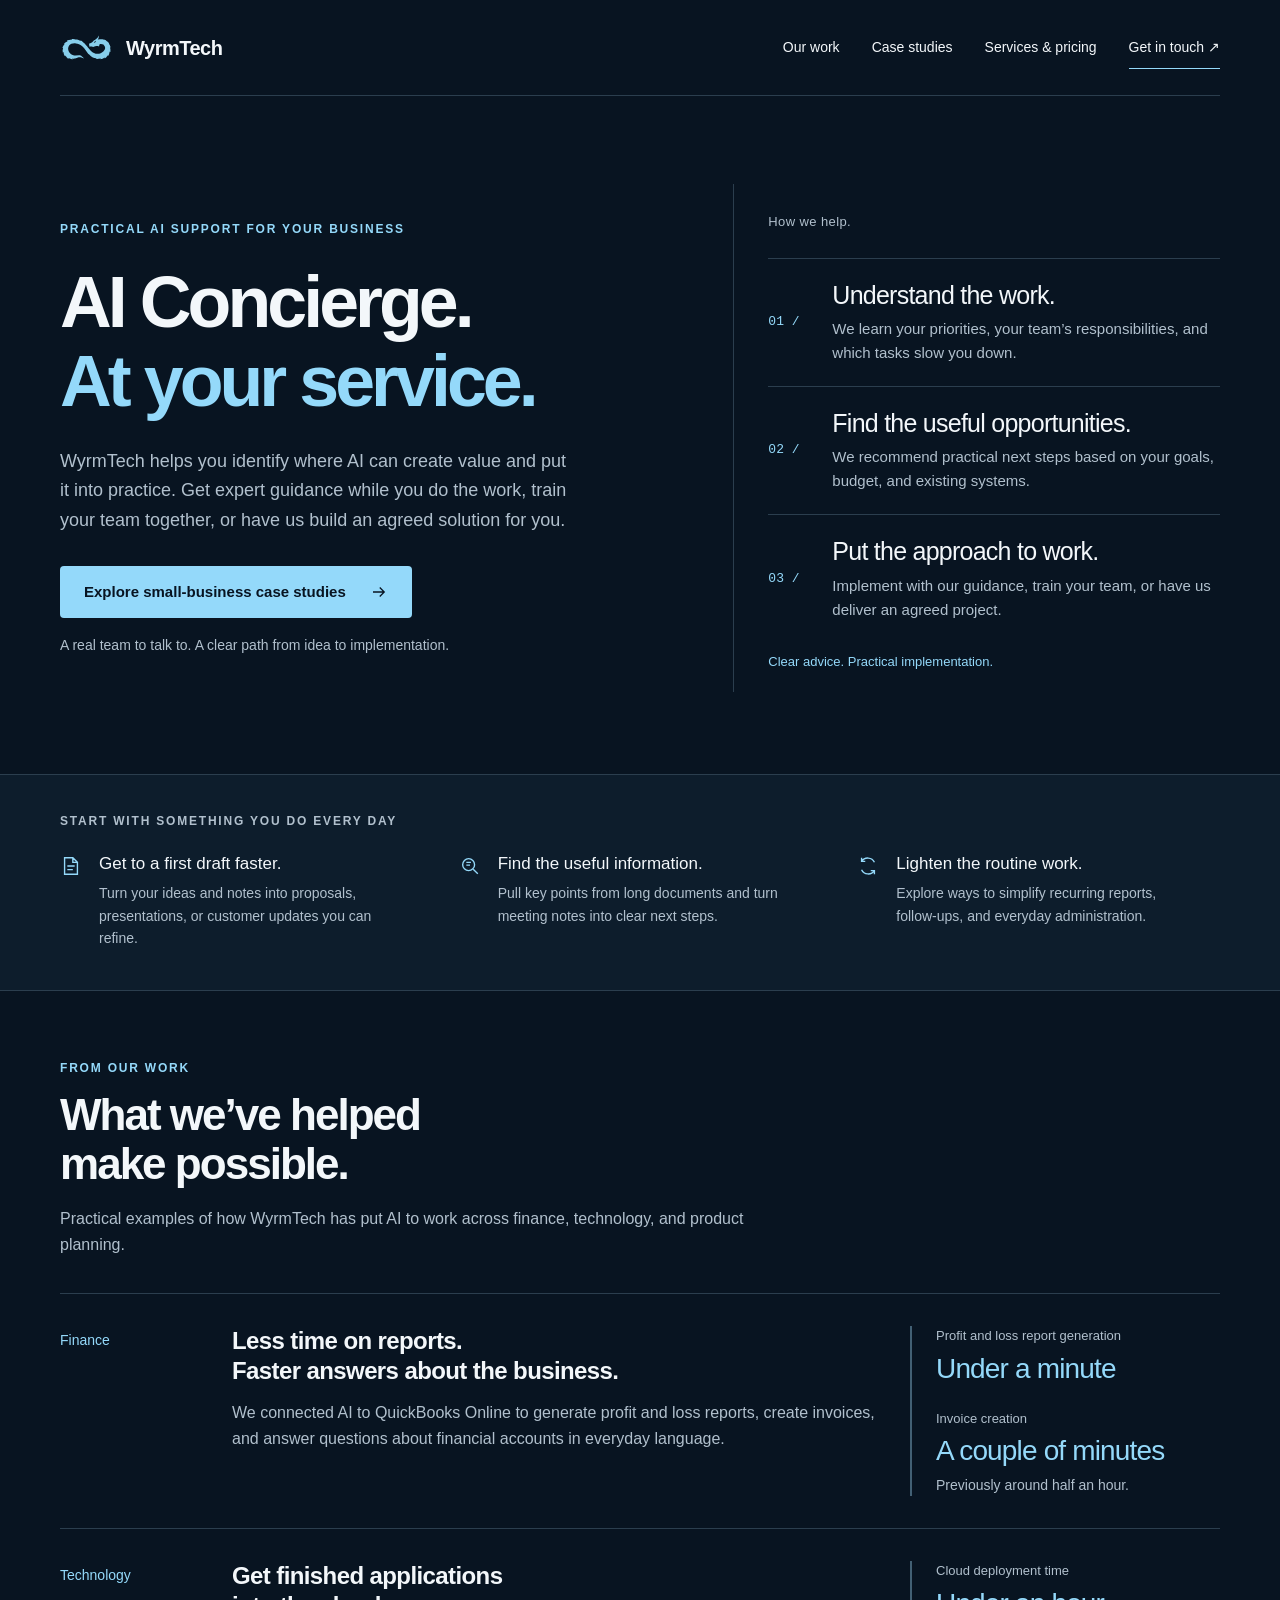
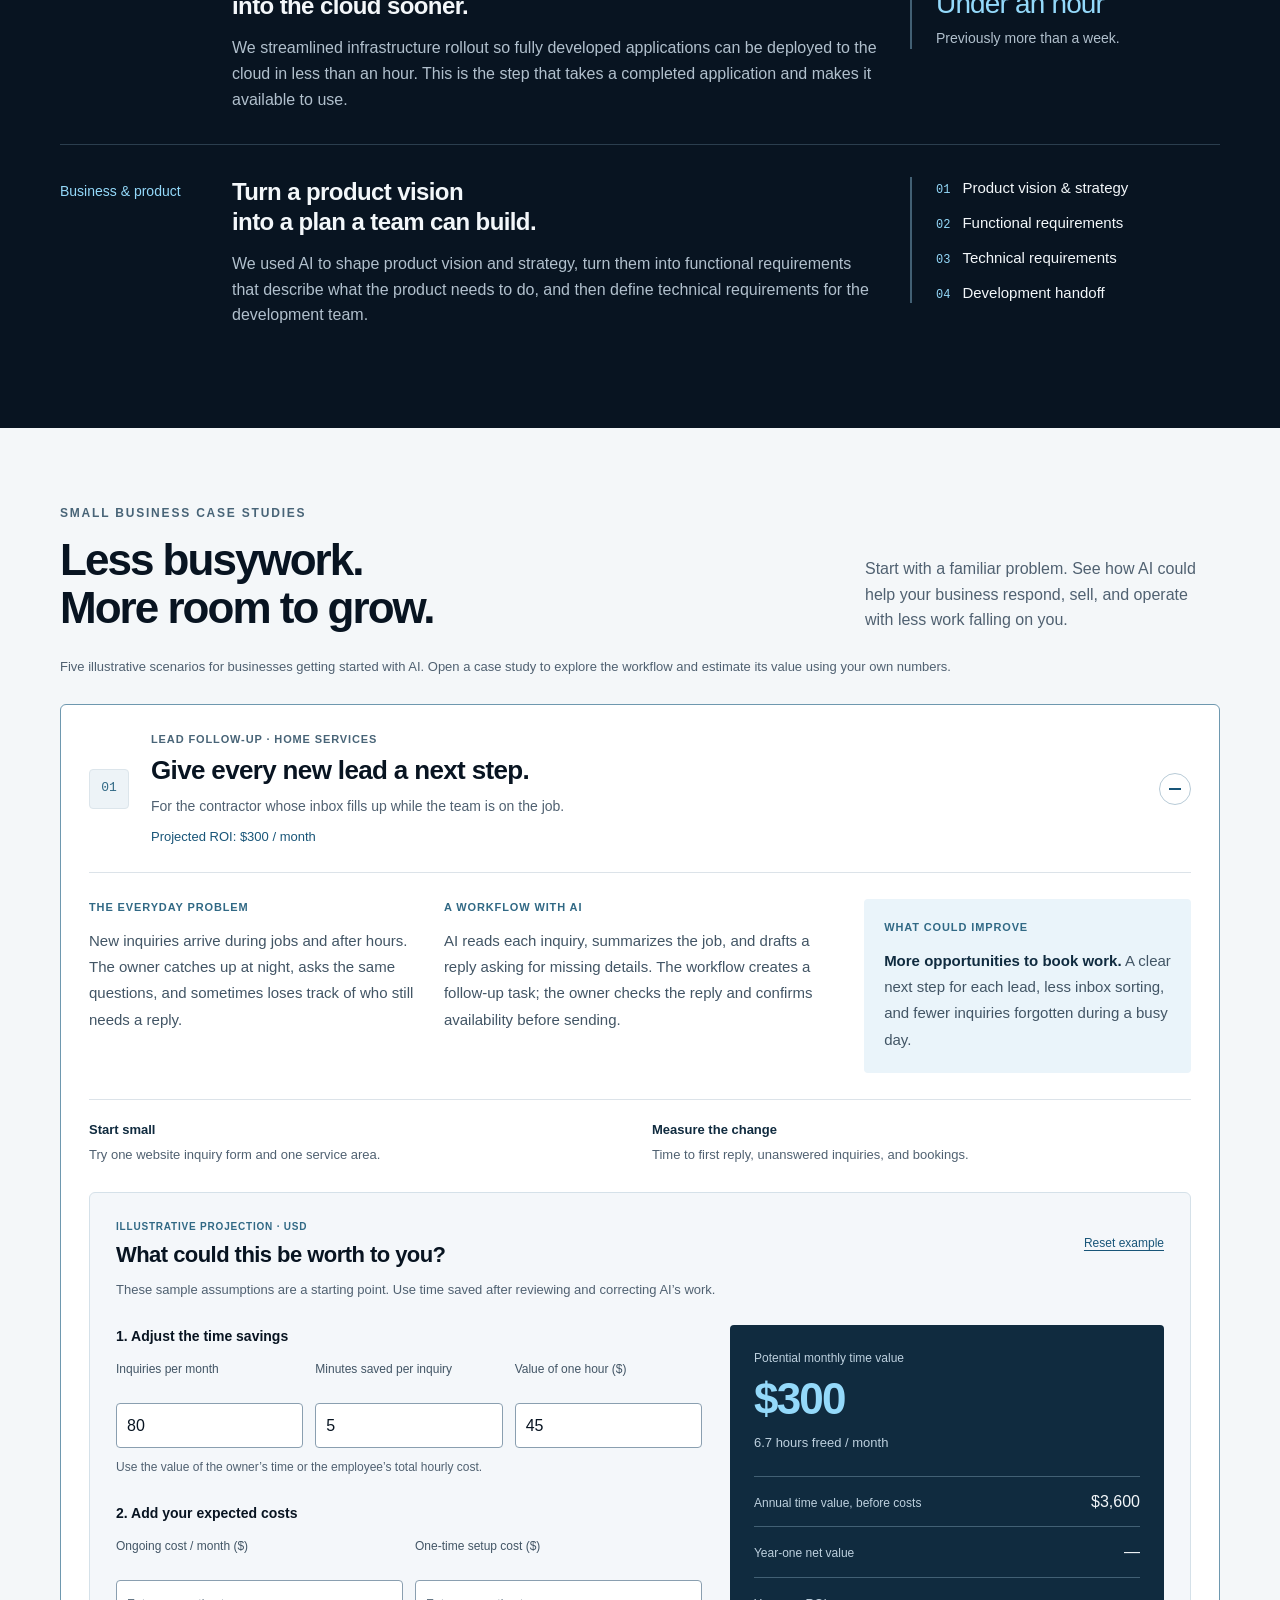
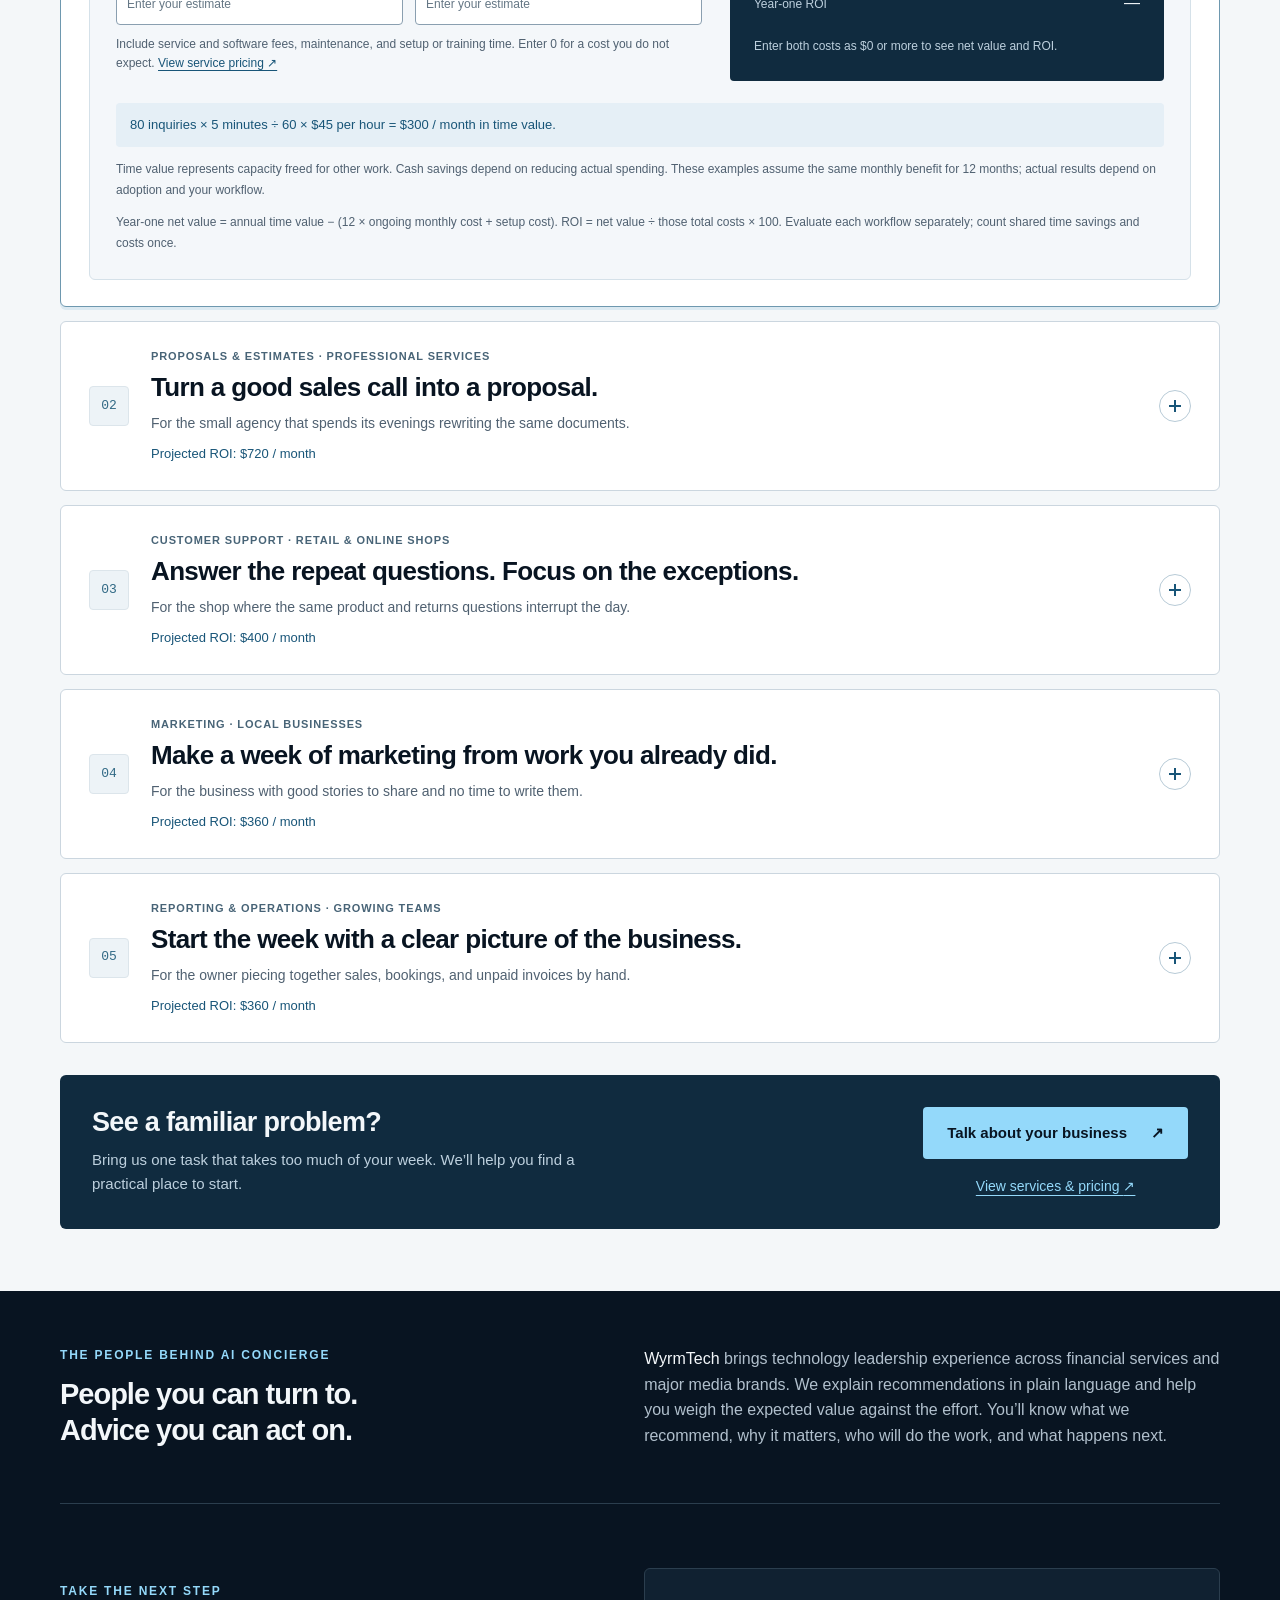
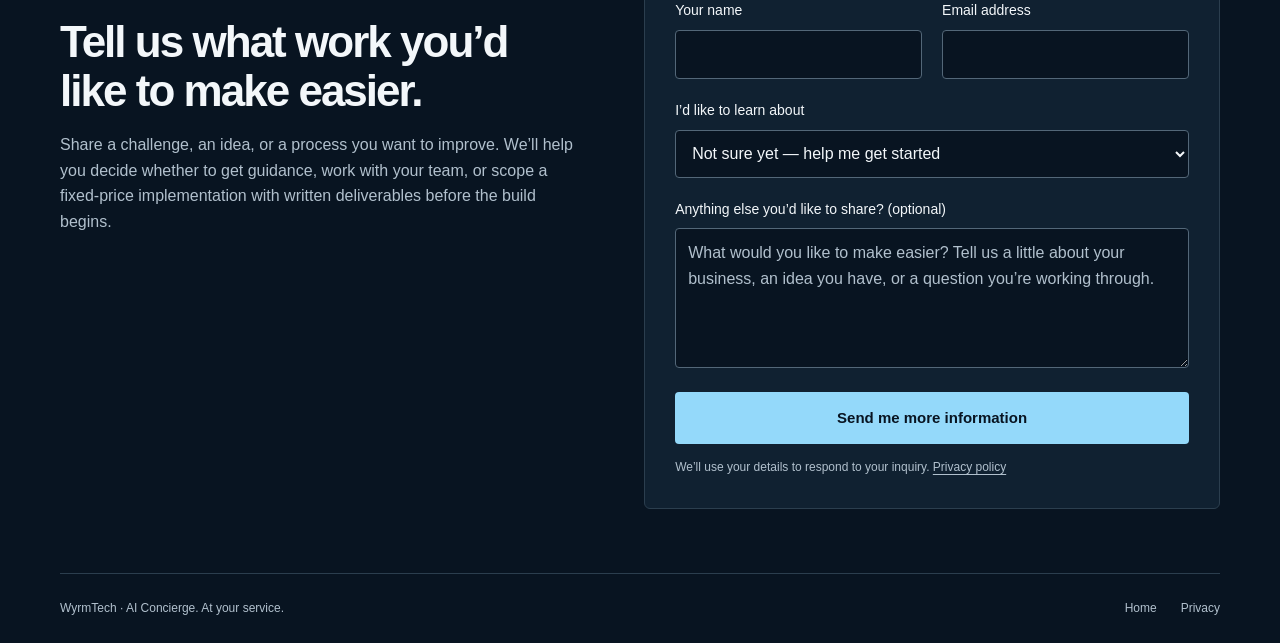
==== commit 9dd46fb3: "docs: removing pricing in place of case studies" ====
--- a/ai/index.html
+++ b/ai/index.html
@@ -13,11 +13,11 @@
     </script>
     <meta charset="UTF-8" />
     <meta name="viewport" content="width=device-width, initial-scale=1.0" />
-    <meta name="description" content="Practical AI support for your business: individual advisory, a team program, or fixed-price implementation by WyrmTech." />
+    <meta name="description" content="Explore practical AI case studies for small businesses: lead follow-up, proposals, customer support, marketing, and reporting. AI Concierge by WyrmTech." />
     <meta name="theme-color" content="#081421" />
     <link rel="icon" href="../favicon.svg" type="image/svg+xml" />
     <title>AI Concierge for Your Business | WyrmTech</title>
-    <link rel="stylesheet" href="styles.css?v=20261021-offers" />
+    <link rel="stylesheet" href="styles.css?v=20261027-roi" />
   </head>
   <body>
     <a class="skip-link" href="#main">Skip to content</a>
@@ -25,7 +25,8 @@
       <a class="brand" href="../index.html" aria-label="WyrmTech home"><img src="../world-dragon-simple.svg" alt="" width="53" height="30" />WyrmTech</a>
       <nav class="nav" aria-label="Page navigation">
         <a class="nav-detail" href="#our-work">Our work</a>
-        <a class="nav-detail" href="#engagements">Ways to work together</a>
+        <a class="nav-detail" href="#case-studies">Case studies</a>
+        <a class="nav-detail" href="sign-up/">Services &amp; pricing</a>
         <a class="nav-contact" href="#contact">Get in touch <span aria-hidden="true">↗</span></a>
       </nav>
     </header>
@@ -38,8 +39,8 @@
             WyrmTech helps you identify where AI can create value and put it into practice. Get expert guidance while you do the work, train your team together, or have us build an agreed solution for
             you.
           </p>
-          <a class="button" href="#engagements">
-            Compare ways to work together
+          <a class="button" href="#case-studies">
+            Explore small-business case studies
             <svg viewBox="0 0 24 24" fill="none" stroke="currentColor" stroke-width="1.7" aria-hidden="true"><path d="M4 12h15m-6-6 6 6-6 6" /></svg>
           </a>
           <p class="hero-note">A real team to talk to. A clear path from idea to implementation.</p>
@@ -162,107 +163,715 @@
         </article>
       </section>
 
-      <section class="services" id="engagements" aria-labelledby="services-title">
-        <div class="wrap">
-          <div class="section-top">
+      <section class="case-studies" id="case-studies" aria-labelledby="case-studies-title">
+        <!-- Keep existing links to the former engagement section working. -->
+        <div class="wrap" id="engagements">
+          <div class="case-section-top">
             <div>
-              <p class="eyebrow">Three ways to work together</p>
-              <h2 id="services-title">Choose the level of help you need.</h2>
+              <p class="eyebrow">Small business case studies</p>
+              <h2 id="case-studies-title">Less busywork.<br />More room to grow.</h2>
             </div>
-            <p class="section-intro">We guide you, support your team together, or design and build the solution for you. Each path has a clear owner, delivery format, and price.</p>
-          </div>
-          <div class="tiers">
-            <article class="tier tier-steward" aria-labelledby="steward">
-              <div class="tier-top"><span class="tier-number" aria-hidden="true">01</span><span class="format">For business owners</span></div>
-              <h3 id="steward">AI Advisory</h3>
-              <p class="tier-brand">Steward Service</p>
-              <p class="tier-subtitle">Expert guidance while you keep implementation in-house.</p>
-              <p class="tier-promise">We guide you. You put it into practice.</p>
-              <p class="tier-includes-label">What you get</p>
-              <ul>
-                <li>Private consultations at the cadence in your plan</li>
-                <li>A prioritized action plan and guidance on AI tools</li>
-                <li>Access to practical tools, templates, and workflows</li>
-                <li>Slack support for implementation questions, with a response within 24 hours</li>
-                <li>A progress review and next steps at each consultation</li>
-              </ul>
-              <div class="tier-plan-list">
-                <h4>Plans and session cadence</h4>
-                <div class="tier-plan-row">
-                  <div><strong>Essential</strong><span>1 consultation per year</span></div>
-                  <p>$100 <small>/ month</small><em>$1,000 / year</em></p>
+            <p class="case-section-intro">Start with a familiar problem. See how AI could help your business respond, sell, and operate with less work falling on you.</p>
+          </div>
+          <p class="case-context">Five illustrative scenarios for businesses getting started with AI. Open a case study to explore the workflow and estimate its value using your own numbers.</p>
+
+          <div class="case-list">
+            <details class="case-study" id="lead-follow-up" open>
+              <summary>
+                <h3>
+                  <span class="case-number" aria-hidden="true">01</span>
+                  <span class="case-heading-copy">
+                    <span class="case-category">Lead follow-up · Home services</span>
+                    <span class="case-title">Give every new lead a next step.</span>
+                    <span class="case-preview">For the contractor whose inbox fills up while the team is on the job.</span>
+                    <span class="case-estimate"><span data-roi-preview-label>Projected ROI:</span>: <span data-roi-preview>$300</span> / month</span>
+                  </span>
+                  <span class="case-toggle" aria-hidden="true"></span>
+                </h3>
+              </summary>
+              <div class="case-body">
+                <div class="case-workflow">
+                  <div>
+                    <h4>The everyday problem</h4>
+                    <p>New inquiries arrive during jobs and after hours. The owner catches up at night, asks the same questions, and sometimes loses track of who still needs a reply.</p>
+                  </div>
+                  <div>
+                    <h4>A workflow with AI</h4>
+                    <p>
+                      AI reads each inquiry, summarizes the job, and drafts a reply asking for missing details. The workflow creates a follow-up task; the owner checks the reply and confirms
+                      availability before sending.
+                    </p>
+                  </div>
+                  <div class="case-benefit">
+                    <h4>What could improve</h4>
+                    <p><strong>More opportunities to book work.</strong> A clear next step for each lead, less inbox sorting, and fewer inquiries forgotten during a busy day.</p>
+                  </div>
                 </div>
-                <div class="tier-plan-row">
-                  <div><strong>Select</strong><span>1 per quarter + common-concept training</span></div>
-                  <p>$300 <small>/ month</small><em>$3,000 / year</em></p>
+                <div class="case-pilot">
+                  <p><strong>Start small</strong>Try one website inquiry form and one service area.</p>
+                  <p><strong>Measure the change</strong>Time to first reply, unanswered inquiries, and bookings.</p>
                 </div>
-                <div class="tier-plan-row">
-                  <div><strong>Signature</strong><span>1 per month + focused training</span></div>
-                  <p>$1,000 <small>/ month</small><em>$10,000 / year</em></p>
+
+                <section class="case-roi" data-roi data-unit="inquiries" aria-labelledby="lead-follow-up-roi-title">
+                  <div class="roi-heading">
+                    <div>
+                      <p class="roi-kicker">Illustrative projection · USD</p>
+                      <h4 id="lead-follow-up-roi-title">What could this be worth to you?</h4>
+                    </div>
+                    <button class="roi-reset" type="button" hidden>Reset example</button>
+                  </div>
+                  <p class="roi-intro">These sample assumptions are a starting point. Use time saved after reviewing and correcting AI’s work.</p>
+                  <div class="roi-layout">
+                    <div class="roi-inputs">
+                      <fieldset class="roi-assumptions" disabled>
+                        <legend>1. Adjust the time savings</legend>
+                        <div class="roi-fields roi-fields-three">
+                          <div>
+                            <label for="lead-follow-up-volume">Inquiries per month</label>
+                            <input id="lead-follow-up-volume" data-roi-input="volume" type="number" min="0" max="1000000" step="1" value="80" inputmode="numeric" />
+                          </div>
+                          <div>
+                            <label for="lead-follow-up-minutes">Minutes saved per inquiry</label>
+                            <input id="lead-follow-up-minutes" data-roi-input="minutes" type="number" min="0" max="1440" step="0.1" value="5" inputmode="decimal" />
+                          </div>
+                          <div>
+                            <label for="lead-follow-up-rate">Value of one hour ($)</label>
+                            <input id="lead-follow-up-rate" data-roi-input="rate" type="number" min="0" max="100000" step="0.01" value="45" inputmode="decimal" />
+                          </div>
+                        </div>
+                        <p class="roi-field-note">Use the value of the owner’s time or the employee’s total hourly cost.</p>
+                      </fieldset>
+                      <fieldset class="roi-costs" disabled>
+                        <legend>2. Add your expected costs</legend>
+                        <div class="roi-fields">
+                          <div>
+                            <label for="lead-follow-up-monthly-cost">Ongoing cost / month ($)</label>
+                            <input
+                              id="lead-follow-up-monthly-cost"
+                              data-roi-input="monthlyCost"
+                              type="number"
+                              min="0"
+                              max="1000000000"
+                              step="0.01"
+                              placeholder="Enter your estimate"
+                              inputmode="decimal"
+                              aria-describedby="lead-follow-up-cost-note"
+                            />
+                          </div>
+                          <div>
+                            <label for="lead-follow-up-setup-cost">One-time setup cost ($)</label>
+                            <input
+                              id="lead-follow-up-setup-cost"
+                              data-roi-input="setupCost"
+                              type="number"
+                              min="0"
+                              max="1000000000"
+                              step="0.01"
+                              placeholder="Enter your estimate"
+                              inputmode="decimal"
+                              aria-describedby="lead-follow-up-cost-note"
+                            />
+                          </div>
+                        </div>
+                        <p class="roi-field-note" id="lead-follow-up-cost-note">
+                          Include service and software fees, maintenance, and setup or training time. Enter 0 for a cost you do not expect. <a href="sign-up/">View service pricing ↗</a>
+                        </p>
+                      </fieldset>
+                    </div>
+                    <div class="roi-results" aria-live="polite" aria-atomic="true">
+                      <p class="roi-result-label">Potential monthly time value</p>
+                      <strong class="roi-monthly-value" data-roi-output="monthlyValue">$300</strong>
+                      <p class="roi-time"><span data-roi-output="hours">6.7</span> hours freed / month</p>
+                      <dl class="roi-totals">
+                        <div>
+                          <dt>Annual time value, before costs</dt>
+                          <dd data-roi-output="annualValue">$3,600</dd>
+                        </div>
+                        <div>
+                          <dt>Year-one net value</dt>
+                          <dd data-roi-output="netValue">—</dd>
+                        </div>
+                        <div>
+                          <dt>Year-one ROI</dt>
+                          <dd data-roi-output="roi">—</dd>
+                        </div>
+                      </dl>
+                      <p class="roi-status" data-roi-status>Enter both costs to see net value and ROI.</p>
+                    </div>
+                  </div>
+                  <p class="roi-equation" data-roi-equation>80 inquiries × 5 minutes ÷ 60 × $45 per hour = $300 / month in time value.</p>
+                  <p class="roi-caveat">
+                    Time value represents capacity freed for other work. Cash savings depend on reducing actual spending. These examples assume the same monthly benefit for 12 months; actual results
+                    depend on adoption and your workflow.
+                  </p>
+                  <p class="roi-method">
+                    Year-one net value = annual time value − (12 × ongoing monthly cost + setup cost). ROI = net value ÷ those total costs × 100. Evaluate each workflow separately; count shared time
+                    savings and costs once.
+                  </p>
+                  <noscript><p class="roi-field-note">Enable JavaScript to adjust this example and calculate ROI with your own costs.</p></noscript>
+                </section>
+              </div>
+            </details>
+
+            <details class="case-study" id="faster-proposals">
+              <summary>
+                <h3>
+                  <span class="case-number" aria-hidden="true">02</span>
+                  <span class="case-heading-copy">
+                    <span class="case-category">Proposals &amp; estimates · Professional services</span>
+                    <span class="case-title">Turn a good sales call into a proposal.</span>
+                    <span class="case-preview">For the small agency that spends its evenings rewriting the same documents.</span>
+                    <span class="case-estimate"><span data-roi-preview-label>Projected ROI:</span>: <span data-roi-preview>$720</span> / month</span>
+                  </span>
+                  <span class="case-toggle" aria-hidden="true"></span>
+                </h3>
+              </summary>
+              <div class="case-body">
+                <div class="case-workflow">
+                  <div>
+                    <h4>The everyday problem</h4>
+                    <p>A promising call ends with scattered notes. Someone copies an old proposal, rewrites the scope, and checks for details left over from the previous client.</p>
+                  </div>
+                  <div>
+                    <h4>A workflow with AI</h4>
+                    <p>
+                      AI turns the call notes, approved service descriptions, and a proposal template into a first draft. It flags missing information. The owner confirms the scope, prices, and
+                      delivery dates before sending.
+                    </p>
+                  </div>
+                  <div class="case-benefit">
+                    <h4>What could improve</h4>
+                    <p><strong>Less writing between the conversation and the sale.</strong> The team starts with a relevant draft and spends its time refining the offer.</p>
+                  </div>
                 </div>
+                <div class="case-pilot">
+                  <p><strong>Start small</strong>Use one repeatable service package and an approved template.</p>
+                  <p><strong>Measure the change</strong>Drafting time, corrections needed, and time to send.</p>
+                </div>
+
+                <section class="case-roi" data-roi data-unit="proposals" aria-labelledby="faster-proposals-roi-title">
+                  <div class="roi-heading">
+                    <div>
+                      <p class="roi-kicker">Illustrative projection · USD</p>
+                      <h4 id="faster-proposals-roi-title">What could this be worth to you?</h4>
+                    </div>
+                    <button class="roi-reset" type="button" hidden>Reset example</button>
+                  </div>
+                  <p class="roi-intro">These sample assumptions are a starting point. Use time saved after reviewing and correcting AI’s work.</p>
+                  <div class="roi-layout">
+                    <div class="roi-inputs">
+                      <fieldset class="roi-assumptions" disabled>
+                        <legend>1. Adjust the time savings</legend>
+                        <div class="roi-fields roi-fields-three">
+                          <div>
+                            <label for="faster-proposals-volume">Proposals per month</label>
+                            <input id="faster-proposals-volume" data-roi-input="volume" type="number" min="0" max="1000000" step="1" value="12" inputmode="numeric" />
+                          </div>
+                          <div>
+                            <label for="faster-proposals-minutes">Minutes saved per proposal</label>
+                            <input id="faster-proposals-minutes" data-roi-input="minutes" type="number" min="0" max="1440" step="0.1" value="60" inputmode="decimal" />
+                          </div>
+                          <div>
+                            <label for="faster-proposals-rate">Value of one hour ($)</label>
+                            <input id="faster-proposals-rate" data-roi-input="rate" type="number" min="0" max="100000" step="0.01" value="60" inputmode="decimal" />
+                          </div>
+                        </div>
+                        <p class="roi-field-note">Use the value of the owner’s time or the employee’s total hourly cost.</p>
+                      </fieldset>
+                      <fieldset class="roi-costs" disabled>
+                        <legend>2. Add your expected costs</legend>
+                        <div class="roi-fields">
+                          <div>
+                            <label for="faster-proposals-monthly-cost">Ongoing cost / month ($)</label>
+                            <input
+                              id="faster-proposals-monthly-cost"
+                              data-roi-input="monthlyCost"
+                              type="number"
+                              min="0"
+                              max="1000000000"
+                              step="0.01"
+                              placeholder="Enter your estimate"
+                              inputmode="decimal"
+                              aria-describedby="faster-proposals-cost-note"
+                            />
+                          </div>
+                          <div>
+                            <label for="faster-proposals-setup-cost">One-time setup cost ($)</label>
+                            <input
+                              id="faster-proposals-setup-cost"
+                              data-roi-input="setupCost"
+                              type="number"
+                              min="0"
+                              max="1000000000"
+                              step="0.01"
+                              placeholder="Enter your estimate"
+                              inputmode="decimal"
+                              aria-describedby="faster-proposals-cost-note"
+                            />
+                          </div>
+                        </div>
+                        <p class="roi-field-note" id="faster-proposals-cost-note">
+                          Include service and software fees, maintenance, and setup or training time. Enter 0 for a cost you do not expect. <a href="sign-up/">View service pricing ↗</a>
+                        </p>
+                      </fieldset>
+                    </div>
+                    <div class="roi-results" aria-live="polite" aria-atomic="true">
+                      <p class="roi-result-label">Potential monthly time value</p>
+                      <strong class="roi-monthly-value" data-roi-output="monthlyValue">$720</strong>
+                      <p class="roi-time"><span data-roi-output="hours">12</span> hours freed / month</p>
+                      <dl class="roi-totals">
+                        <div>
+                          <dt>Annual time value, before costs</dt>
+                          <dd data-roi-output="annualValue">$8,640</dd>
+                        </div>
+                        <div>
+                          <dt>Year-one net value</dt>
+                          <dd data-roi-output="netValue">—</dd>
+                        </div>
+                        <div>
+                          <dt>Year-one ROI</dt>
+                          <dd data-roi-output="roi">—</dd>
+                        </div>
+                      </dl>
+                      <p class="roi-status" data-roi-status>Enter both costs to see net value and ROI.</p>
+                    </div>
+                  </div>
+                  <p class="roi-equation" data-roi-equation>12 proposals × 60 minutes ÷ 60 × $60 per hour = $720 / month in time value.</p>
+                  <p class="roi-caveat">
+                    Time value represents capacity freed for other work. Cash savings depend on reducing actual spending. These examples assume the same monthly benefit for 12 months; actual results
+                    depend on adoption and your workflow.
+                  </p>
+                  <p class="roi-method">
+                    Year-one net value = annual time value − (12 × ongoing monthly cost + setup cost). ROI = net value ÷ those total costs × 100. Evaluate each workflow separately; count shared time
+                    savings and costs once.
+                  </p>
+                  <noscript><p class="roi-field-note">Enable JavaScript to adjust this example and calculate ROI with your own costs.</p></noscript>
+                </section>
               </div>
-              <p class="tier-fineprint">Monthly or yearly subscription billing. You carry out the recommendations inside your business.</p>
-              <a class="tier-link" href="sign-up/#steward">Compare AI Advisory plans <span aria-hidden="true">↗</span></a>
-            </article>
-            <article class="tier tier-guild" aria-labelledby="guild">
-              <div class="tier-top"><span class="tier-number" aria-hidden="true">02</span><span class="format">Teams of 3+</span></div>
-              <h3 id="guild">AI Team Program</h3>
-              <p class="tier-brand">Guild Service</p>
-              <p class="tier-subtitle">Group guidance for teams learning to apply AI together.</p>
-              <p class="tier-promise">We work with your team. Your team puts it to use.</p>
-              <p class="tier-includes-label">What you get</p>
-              <ul>
-                <li>Private team consultations at the cadence in your plan</li>
-                <li>Exercises and an action plan tied to team priorities</li>
-                <li>Shared AI tools, templates, and workflows</li>
-                <li>Slack support for implementation questions, with a response within 24 hours</li>
-                <li>Training on common concepts in Select; training tailored to your workflows in Signature</li>
-              </ul>
-              <div class="tier-plan-list">
-                <h4>Plans for a 3-person team</h4>
-                <div class="tier-plan-row">
-                  <div><strong>Essential</strong><span>1 team consultation per year</span></div>
-                  <p>$300 <small>/ month</small><em>$3,000 / year</em></p>
+            </details>
+
+            <details class="case-study" id="customer-support">
+              <summary>
+                <h3>
+                  <span class="case-number" aria-hidden="true">03</span>
+                  <span class="case-heading-copy">
+                    <span class="case-category">Customer support · Retail &amp; online shops</span>
+                    <span class="case-title">Answer the repeat questions. Focus on the exceptions.</span>
+                    <span class="case-preview">For the shop where the same product and returns questions interrupt the day.</span>
+                    <span class="case-estimate"><span data-roi-preview-label>Projected ROI:</span>: <span data-roi-preview>$400</span> / month</span>
+                  </span>
+                  <span class="case-toggle" aria-hidden="true"></span>
+                </h3>
+              </summary>
+              <div class="case-body">
+                <div class="case-workflow">
+                  <div>
+                    <h4>The everyday problem</h4>
+                    <p>Staff repeatedly look up product details, care instructions, and return policies. Routine emails compete with customers who need individual attention.</p>
+                  </div>
+                  <div>
+                    <h4>A workflow with AI</h4>
+                    <p>
+                      AI finds relevant answers in approved product information and policies, then drafts a reply with a link to its source. Staff review it; uncertain questions, complaints, and
+                      refund decisions go to a person.
+                    </p>
+                  </div>
+                  <div class="case-benefit">
+                    <h4>What could improve</h4>
+                    <p><strong>Less time searching for the same answers.</strong> More consistent replies and more room for the conversations that need a personal touch.</p>
+                  </div>
                 </div>
-                <div class="tier-plan-row">
-                  <div><strong>Select</strong><span>1 per quarter + shared training</span></div>
-                  <p>$900 <small>/ month</small><em>$9,000 / year</em></p>
+                <div class="case-pilot">
+                  <p><strong>Start small</strong>Build an answer library for your ten most common questions.</p>
+                  <p><strong>Measure the change</strong>Handling time, reply corrections, and customer satisfaction.</p>
                 </div>
-                <div class="tier-plan-row">
-                  <div><strong>Signature</strong><span>1 per month + tailored training</span></div>
-                  <p>$3,000 <small>/ month</small><em>$30,000 / year</em></p>
+
+                <section class="case-roi" data-roi data-unit="questions" aria-labelledby="customer-support-roi-title">
+                  <div class="roi-heading">
+                    <div>
+                      <p class="roi-kicker">Illustrative projection · USD</p>
+                      <h4 id="customer-support-roi-title">What could this be worth to you?</h4>
+                    </div>
+                    <button class="roi-reset" type="button" hidden>Reset example</button>
+                  </div>
+                  <p class="roi-intro">These sample assumptions are a starting point. Use time saved after reviewing and correcting AI’s work.</p>
+                  <div class="roi-layout">
+                    <div class="roi-inputs">
+                      <fieldset class="roi-assumptions" disabled>
+                        <legend>1. Adjust the time savings</legend>
+                        <div class="roi-fields roi-fields-three">
+                          <div>
+                            <label for="customer-support-volume">Questions per month</label>
+                            <input id="customer-support-volume" data-roi-input="volume" type="number" min="0" max="1000000" step="1" value="200" inputmode="numeric" />
+                          </div>
+                          <div>
+                            <label for="customer-support-minutes">Minutes saved per question</label>
+                            <input id="customer-support-minutes" data-roi-input="minutes" type="number" min="0" max="1440" step="0.1" value="4" inputmode="decimal" />
+                          </div>
+                          <div>
+                            <label for="customer-support-rate">Value of one hour ($)</label>
+                            <input id="customer-support-rate" data-roi-input="rate" type="number" min="0" max="100000" step="0.01" value="30" inputmode="decimal" />
+                          </div>
+                        </div>
+                        <p class="roi-field-note">Use the value of the owner’s time or the employee’s total hourly cost.</p>
+                      </fieldset>
+                      <fieldset class="roi-costs" disabled>
+                        <legend>2. Add your expected costs</legend>
+                        <div class="roi-fields">
+                          <div>
+                            <label for="customer-support-monthly-cost">Ongoing cost / month ($)</label>
+                            <input
+                              id="customer-support-monthly-cost"
+                              data-roi-input="monthlyCost"
+                              type="number"
+                              min="0"
+                              max="1000000000"
+                              step="0.01"
+                              placeholder="Enter your estimate"
+                              inputmode="decimal"
+                              aria-describedby="customer-support-cost-note"
+                            />
+                          </div>
+                          <div>
+                            <label for="customer-support-setup-cost">One-time setup cost ($)</label>
+                            <input
+                              id="customer-support-setup-cost"
+                              data-roi-input="setupCost"
+                              type="number"
+                              min="0"
+                              max="1000000000"
+                              step="0.01"
+                              placeholder="Enter your estimate"
+                              inputmode="decimal"
+                              aria-describedby="customer-support-cost-note"
+                            />
+                          </div>
+                        </div>
+                        <p class="roi-field-note" id="customer-support-cost-note">
+                          Include service and software fees, maintenance, and setup or training time. Enter 0 for a cost you do not expect. <a href="sign-up/">View service pricing ↗</a>
+                        </p>
+                      </fieldset>
+                    </div>
+                    <div class="roi-results" aria-live="polite" aria-atomic="true">
+                      <p class="roi-result-label">Potential monthly time value</p>
+                      <strong class="roi-monthly-value" data-roi-output="monthlyValue">$400</strong>
+                      <p class="roi-time"><span data-roi-output="hours">13.3</span> hours freed / month</p>
+                      <dl class="roi-totals">
+                        <div>
+                          <dt>Annual time value, before costs</dt>
+                          <dd data-roi-output="annualValue">$4,800</dd>
+                        </div>
+                        <div>
+                          <dt>Year-one net value</dt>
+                          <dd data-roi-output="netValue">—</dd>
+                        </div>
+                        <div>
+                          <dt>Year-one ROI</dt>
+                          <dd data-roi-output="roi">—</dd>
+                        </div>
+                      </dl>
+                      <p class="roi-status" data-roi-status>Enter both costs to see net value and ROI.</p>
+                    </div>
+                  </div>
+                  <p class="roi-equation" data-roi-equation>200 questions × 4 minutes ÷ 60 × $30 per hour = $400 / month in time value.</p>
+                  <p class="roi-caveat">
+                    Time value represents capacity freed for other work. Cash savings depend on reducing actual spending. These examples assume the same monthly benefit for 12 months; actual results
+                    depend on adoption and your workflow.
+                  </p>
+                  <p class="roi-method">
+                    Year-one net value = annual time value − (12 × ongoing monthly cost + setup cost). ROI = net value ÷ those total costs × 100. Evaluate each workflow separately; count shared time
+                    savings and costs once.
+                  </p>
+                  <noscript><p class="roi-field-note">Enable JavaScript to adjust this example and calculate ROI with your own costs.</p></noscript>
+                </section>
+              </div>
+            </details>
+
+            <details class="case-study" id="consistent-marketing">
+              <summary>
+                <h3>
+                  <span class="case-number" aria-hidden="true">04</span>
+                  <span class="case-heading-copy">
+                    <span class="case-category">Marketing · Local businesses</span>
+                    <span class="case-title">Make a week of marketing from work you already did.</span>
+                    <span class="case-preview">For the business with good stories to share and no time to write them.</span>
+                    <span class="case-estimate"><span data-roi-preview-label>Projected ROI:</span>: <span data-roi-preview>$360</span> / month</span>
+                  </span>
+                  <span class="case-toggle" aria-hidden="true"></span>
+                </h3>
+              </summary>
+              <div class="case-body">
+                <div class="case-workflow">
+                  <div>
+                    <h4>The everyday problem</h4>
+                    <p>Great work happens every week, but the newsletter and social channels go quiet. Starting from a blank page keeps pushing marketing to the bottom of the list.</p>
+                  </div>
+                  <div>
+                    <h4>A workflow with AI</h4>
+                    <p>
+                      The owner shares a few notes, approved photos, and a useful customer question. AI drafts an email and three social posts in the business’s voice. The owner checks facts, adds a
+                      personal touch, and schedules them.
+                    </p>
+                  </div>
+                  <div class="case-benefit">
+                    <h4>What could improve</h4>
+                    <p><strong>A more consistent presence with less writing time.</strong> Useful content drawn from the business’s own expertise gives customers a reason to stay in touch.</p>
+                  </div>
                 </div>
+                <div class="case-pilot">
+                  <p><strong>Start small</strong>Turn one completed job or customer question into a week of content.</p>
+                  <p><strong>Measure the change</strong>Content preparation time, publishing consistency, and inquiries.</p>
+                </div>
+
+                <section class="case-roi" data-roi data-unit="batches" aria-labelledby="consistent-marketing-roi-title">
+                  <div class="roi-heading">
+                    <div>
+                      <p class="roi-kicker">Illustrative projection · USD</p>
+                      <h4 id="consistent-marketing-roi-title">What could this be worth to you?</h4>
+                    </div>
+                    <button class="roi-reset" type="button" hidden>Reset example</button>
+                  </div>
+                  <p class="roi-intro">These sample assumptions are a starting point. Use time saved after reviewing and correcting AI’s work.</p>
+                  <div class="roi-layout">
+                    <div class="roi-inputs">
+                      <fieldset class="roi-assumptions" disabled>
+                        <legend>1. Adjust the time savings</legend>
+                        <div class="roi-fields roi-fields-three">
+                          <div>
+                            <label for="consistent-marketing-volume">Content batches per month</label>
+                            <input id="consistent-marketing-volume" data-roi-input="volume" type="number" min="0" max="1000000" step="1" value="4" inputmode="numeric" />
+                          </div>
+                          <div>
+                            <label for="consistent-marketing-minutes">Minutes saved per batch</label>
+                            <input id="consistent-marketing-minutes" data-roi-input="minutes" type="number" min="0" max="1440" step="0.1" value="120" inputmode="decimal" />
+                          </div>
+                          <div>
+                            <label for="consistent-marketing-rate">Value of one hour ($)</label>
+                            <input id="consistent-marketing-rate" data-roi-input="rate" type="number" min="0" max="100000" step="0.01" value="45" inputmode="decimal" />
+                          </div>
+                        </div>
+                        <p class="roi-field-note">Use the value of the owner’s time or the employee’s total hourly cost.</p>
+                      </fieldset>
+                      <fieldset class="roi-costs" disabled>
+                        <legend>2. Add your expected costs</legend>
+                        <div class="roi-fields">
+                          <div>
+                            <label for="consistent-marketing-monthly-cost">Ongoing cost / month ($)</label>
+                            <input
+                              id="consistent-marketing-monthly-cost"
+                              data-roi-input="monthlyCost"
+                              type="number"
+                              min="0"
+                              max="1000000000"
+                              step="0.01"
+                              placeholder="Enter your estimate"
+                              inputmode="decimal"
+                              aria-describedby="consistent-marketing-cost-note"
+                            />
+                          </div>
+                          <div>
+                            <label for="consistent-marketing-setup-cost">One-time setup cost ($)</label>
+                            <input
+                              id="consistent-marketing-setup-cost"
+                              data-roi-input="setupCost"
+                              type="number"
+                              min="0"
+                              max="1000000000"
+                              step="0.01"
+                              placeholder="Enter your estimate"
+                              inputmode="decimal"
+                              aria-describedby="consistent-marketing-cost-note"
+                            />
+                          </div>
+                        </div>
+                        <p class="roi-field-note" id="consistent-marketing-cost-note">
+                          Include service and software fees, maintenance, and setup or training time. Enter 0 for a cost you do not expect. <a href="sign-up/">View service pricing ↗</a>
+                        </p>
+                      </fieldset>
+                    </div>
+                    <div class="roi-results" aria-live="polite" aria-atomic="true">
+                      <p class="roi-result-label">Potential monthly time value</p>
+                      <strong class="roi-monthly-value" data-roi-output="monthlyValue">$360</strong>
+                      <p class="roi-time"><span data-roi-output="hours">8</span> hours freed / month</p>
+                      <dl class="roi-totals">
+                        <div>
+                          <dt>Annual time value, before costs</dt>
+                          <dd data-roi-output="annualValue">$4,320</dd>
+                        </div>
+                        <div>
+                          <dt>Year-one net value</dt>
+                          <dd data-roi-output="netValue">—</dd>
+                        </div>
+                        <div>
+                          <dt>Year-one ROI</dt>
+                          <dd data-roi-output="roi">—</dd>
+                        </div>
+                      </dl>
+                      <p class="roi-status" data-roi-status>Enter both costs to see net value and ROI.</p>
+                    </div>
+                  </div>
+                  <p class="roi-equation" data-roi-equation>4 batches × 120 minutes ÷ 60 × $45 per hour = $360 / month in time value.</p>
+                  <p class="roi-caveat">
+                    Time value represents capacity freed for other work. Cash savings depend on reducing actual spending. These examples assume the same monthly benefit for 12 months; actual results
+                    depend on adoption and your workflow.
+                  </p>
+                  <p class="roi-method">
+                    Year-one net value = annual time value − (12 × ongoing monthly cost + setup cost). ROI = net value ÷ those total costs × 100. Evaluate each workflow separately; count shared time
+                    savings and costs once.
+                  </p>
+                  <noscript><p class="roi-field-note">Enable JavaScript to adjust this example and calculate ROI with your own costs.</p></noscript>
+                </section>
               </div>
-              <p class="tier-fineprint">Three-seat minimum. Per-person rates change in three-seat bands as your team grows; see your exact total when selecting team size.</p>
-              <a class="tier-link" href="sign-up/#guild">Compare AI Team Program plans <span aria-hidden="true">↗</span></a>
-            </article>
-            <article class="tier" aria-labelledby="butler">
-              <div class="tier-top"><span class="tier-number" aria-hidden="true">03</span><span class="format">Fixed-bid project</span></div>
-              <h3 id="butler">AI Implementation</h3>
-              <p class="tier-brand">Butler Service</p>
-              <p class="tier-subtitle">A defined workflow or solution, planned and built for you.</p>
-              <p class="tier-promise">We scope it, build it, test it, and hand it over.</p>
-              <p class="tier-includes-label">What you get</p>
-              <ul>
-                <li>Paid discovery and scoping, quoted before it begins</li>
-                <li>Written deliverables, success criteria, and one fixed build price before implementation</li>
-                <li>Solution design, implementation, and testing in your environment</li>
-                <li>Documentation, handoff, and training for your team</li>
-                <li>30 business days of post-launch support</li>
-              </ul>
-              <div class="tier-plan-list">
-                <h4>Example projects</h4>
-                <p class="tier-examples">Lead response automation · Internal knowledge assistant · Proposal generation · Customer support workflow · Reporting and operations automation</p>
-                <div class="tier-project-price">From $10,000 <span>per fixed-bid engagement</span></div>
-                <p class="tier-fineprint">
-                  Final pricing depends on workflow complexity, integrations, users, and timing. Ongoing maintenance, new features, unrelated workflows, and third-party software fees are scoped
-                  separately.
-                </p>
+            </details>
+
+            <details class="case-study" id="weekly-business-review">
+              <summary>
+                <h3>
+                  <span class="case-number" aria-hidden="true">05</span>
+                  <span class="case-heading-copy">
+                    <span class="case-category">Reporting &amp; operations · Growing teams</span>
+                    <span class="case-title">Start the week with a clear picture of the business.</span>
+                    <span class="case-preview">For the owner piecing together sales, bookings, and unpaid invoices by hand.</span>
+                    <span class="case-estimate"><span data-roi-preview-label>Projected ROI:</span>: <span data-roi-preview>$360</span> / month</span>
+                  </span>
+                  <span class="case-toggle" aria-hidden="true"></span>
+                </h3>
+              </summary>
+              <div class="case-body">
+                <div class="case-workflow">
+                  <div>
+                    <h4>The everyday problem</h4>
+                    <p>The numbers live in different systems. Preparing the weekly update takes so long that slow bookings, overdue payments, or unfinished work get noticed late.</p>
+                  </div>
+                  <div>
+                    <h4>A workflow with AI</h4>
+                    <p>
+                      AI turns approved weekly reports into a short briefing using their existing totals. It highlights changes, links back to the source reports, and drafts a follow-up list. The
+                      owner verifies the figures and assigns next steps.
+                    </p>
+                  </div>
+                  <div class="case-benefit">
+                    <h4>What could improve</h4>
+                    <p><strong>Less report assembly. More time to act.</strong> A repeatable weekly review makes it easier to spot what needs attention and give each follow-up an owner.</p>
+                  </div>
+                </div>
+                <div class="case-pilot">
+                  <p><strong>Start small</strong>Use two existing reports and three questions you ask every week.</p>
+                  <p><strong>Measure the change</strong>Report preparation time, accuracy, and follow-ups completed.</p>
+                </div>
+
+                <section class="case-roi" data-roi data-unit="reviews" aria-labelledby="weekly-business-review-roi-title">
+                  <div class="roi-heading">
+                    <div>
+                      <p class="roi-kicker">Illustrative projection · USD</p>
+                      <h4 id="weekly-business-review-roi-title">What could this be worth to you?</h4>
+                    </div>
+                    <button class="roi-reset" type="button" hidden>Reset example</button>
+                  </div>
+                  <p class="roi-intro">These sample assumptions are a starting point. Use time saved after reviewing and correcting AI’s work.</p>
+                  <div class="roi-layout">
+                    <div class="roi-inputs">
+                      <fieldset class="roi-assumptions" disabled>
+                        <legend>1. Adjust the time savings</legend>
+                        <div class="roi-fields roi-fields-three">
+                          <div>
+                            <label for="weekly-business-review-volume">Reviews per month</label>
+                            <input id="weekly-business-review-volume" data-roi-input="volume" type="number" min="0" max="1000000" step="1" value="4" inputmode="numeric" />
+                          </div>
+                          <div>
+                            <label for="weekly-business-review-minutes">Minutes saved per review</label>
+                            <input id="weekly-business-review-minutes" data-roi-input="minutes" type="number" min="0" max="1440" step="0.1" value="90" inputmode="decimal" />
+                          </div>
+                          <div>
+                            <label for="weekly-business-review-rate">Value of one hour ($)</label>
+                            <input id="weekly-business-review-rate" data-roi-input="rate" type="number" min="0" max="100000" step="0.01" value="60" inputmode="decimal" />
+                          </div>
+                        </div>
+                        <p class="roi-field-note">Use the value of the owner’s time or the employee’s total hourly cost.</p>
+                      </fieldset>
+                      <fieldset class="roi-costs" disabled>
+                        <legend>2. Add your expected costs</legend>
+                        <div class="roi-fields">
+                          <div>
+                            <label for="weekly-business-review-monthly-cost">Ongoing cost / month ($)</label>
+                            <input
+                              id="weekly-business-review-monthly-cost"
+                              data-roi-input="monthlyCost"
+                              type="number"
+                              min="0"
+                              max="1000000000"
+                              step="0.01"
+                              placeholder="Enter your estimate"
+                              inputmode="decimal"
+                              aria-describedby="weekly-business-review-cost-note"
+                            />
+                          </div>
+                          <div>
+                            <label for="weekly-business-review-setup-cost">One-time setup cost ($)</label>
+                            <input
+                              id="weekly-business-review-setup-cost"
+                              data-roi-input="setupCost"
+                              type="number"
+                              min="0"
+                              max="1000000000"
+                              step="0.01"
+                              placeholder="Enter your estimate"
+                              inputmode="decimal"
+                              aria-describedby="weekly-business-review-cost-note"
+                            />
+                          </div>
+                        </div>
+                        <p class="roi-field-note" id="weekly-business-review-cost-note">
+                          Include service and software fees, maintenance, and setup or training time. Enter 0 for a cost you do not expect. <a href="sign-up/">View service pricing ↗</a>
+                        </p>
+                      </fieldset>
+                    </div>
+                    <div class="roi-results" aria-live="polite" aria-atomic="true">
+                      <p class="roi-result-label">Potential monthly time value</p>
+                      <strong class="roi-monthly-value" data-roi-output="monthlyValue">$360</strong>
+                      <p class="roi-time"><span data-roi-output="hours">6</span> hours freed / month</p>
+                      <dl class="roi-totals">
+                        <div>
+                          <dt>Annual time value, before costs</dt>
+                          <dd data-roi-output="annualValue">$4,320</dd>
+                        </div>
+                        <div>
+                          <dt>Year-one net value</dt>
+                          <dd data-roi-output="netValue">—</dd>
+                        </div>
+                        <div>
+                          <dt>Year-one ROI</dt>
+                          <dd data-roi-output="roi">—</dd>
+                        </div>
+                      </dl>
+                      <p class="roi-status" data-roi-status>Enter both costs to see net value and ROI.</p>
+                    </div>
+                  </div>
+                  <p class="roi-equation" data-roi-equation>4 reviews × 90 minutes ÷ 60 × $60 per hour = $360 / month in time value.</p>
+                  <p class="roi-caveat">
+                    Time value represents capacity freed for other work. Cash savings depend on reducing actual spending. These examples assume the same monthly benefit for 12 months; actual results
+                    depend on adoption and your workflow.
+                  </p>
+                  <p class="roi-method">
+                    Year-one net value = annual time value − (12 × ongoing monthly cost + setup cost). ROI = net value ÷ those total costs × 100. Evaluate each workflow separately; count shared time
+                    savings and costs once.
+                  </p>
+                  <noscript><p class="roi-field-note">Enable JavaScript to adjust this example and calculate ROI with your own costs.</p></noscript>
+                </section>
               </div>
-              <a class="tier-link" href="#contact">Scope an AI Implementation project <span aria-hidden="true">↗</span></a>
-            </article>
-          </div>
-          <p class="tier-note">Tell us what work you want to make easier. We’ll help you choose the right level of support.</p>
+            </details>
+          </div>
+
+          <div class="case-next">
+            <div>
+              <h3>See a familiar problem?</h3>
+              <p>Bring us one task that takes too much of your week. We’ll help you find a practical place to start.</p>
+            </div>
+            <div class="case-next-actions">
+              <a class="button" href="#contact">Talk about your business <span aria-hidden="true">↗</span></a>
+              <a class="case-plans-link" href="sign-up/">View services &amp; pricing <span aria-hidden="true">↗</span></a>
+            </div>
+          </div>
         </div>
       </section>
 
@@ -287,7 +896,7 @@
           </p>
         </div>
         <!-- FormSubmit emails sales@wyrmtech.com a one-time activation link after the first submission. -->
-        <form class="inquiry-form" id="inquiry-form" action="https://formsubmit.co/e24a814747aa52b7752536669e5e0fb4@wyrmtech.com" method="post" aria-labelledby="contact">
+        <form class="inquiry-form" id="inquiry-form" action="https://formsubmit.co/e24a814747aa52b7752536669e5e0fb4" method="post" aria-labelledby="contact">
           <input type="hidden" name="_subject" value="WyrmTech AI Concierge — information request" />
           <input type="hidden" name="_template" value="table" />
           <input type="hidden" id="inquiry-next" name="_next" value="https://wyrmtech.com/ai/thank-you/" />
@@ -325,5 +934,6 @@
       <div class="footer-links"><a href="../index.html">Home</a><a href="../privacy/">Privacy</a></div>
     </footer>
     <script src="contact.js" defer></script>
+    <script src="case-studies.js?v=20261027-roi" defer></script>
   </body>
 </html>
--- a/ai/styles.css
+++ b/ai/styles.css
@@ -356,281 +356,410 @@
   color: var(--blue);
   font-size: 12px;
 }
-.services {
+h2 {
+  font-size: clamp(32px, 3.5vw, 44px);
+  letter-spacing: -0.045em;
+}
+.case-studies {
   background: #f4f7f9;
   color: var(--ink);
   padding-block: 76px 62px;
   color-scheme: light;
 }
-.section-top {
+.case-section-top {
   display: flex;
   justify-content: space-between;
   align-items: end;
-  gap: 32px;
-  margin-bottom: 35px;
-}
-.services .eyebrow {
+  gap: 40px;
+  margin-bottom: 24px;
+}
+.case-studies .eyebrow {
   color: #486477;
   margin-bottom: 14px;
 }
-h2 {
-  font-size: clamp(32px, 3.5vw, 44px);
-  letter-spacing: -0.045em;
-}
-.section-intro {
-  max-width: 320px;
-  font-size: 15px;
+.case-section-intro {
+  max-width: 355px;
+  font-size: 16px;
   color: #506171;
 }
-.tiers {
-  display: grid;
-  grid-template-columns: repeat(3, minmax(0, 1fr));
-  gap: 18px;
-}
-.tier {
-  display: flex;
-  flex-direction: column;
-  padding: 28px;
-  background: white;
+.case-context {
+  color: #506171;
+  font-size: 13px;
+  margin-bottom: 26px;
+}
+.case-list {
+  display: grid;
+  gap: 14px;
+}
+.case-study {
+  min-width: 0;
+  background: #fff;
   border: 1px solid #cbd6df;
   border-radius: 6px;
-}
-.tier-top {
+  scroll-margin-top: 24px;
+}
+.case-study[open] {
+  border-color: #6e98af;
+  box-shadow: 0 3px 0 #dbe9f1;
+}
+.case-study summary {
+  list-style: none;
+  padding: 26px 28px;
+  cursor: pointer;
+  border-radius: 6px;
+}
+.case-study summary::-webkit-details-marker {
+  display: none;
+}
+.case-study summary:hover {
+  background: #f4f9fc;
+}
+.case-study summary:focus-visible {
+  outline: 3px solid #185578;
+  outline-offset: 4px;
+}
+.case-study summary h3 {
+  display: grid;
+  grid-template-columns: 40px minmax(0, 1fr) 32px;
+  align-items: center;
+  gap: 22px;
+}
+.case-number {
+  display: grid;
+  place-items: center;
+  width: 40px;
+  height: 40px;
+  background: #edf3f7;
+  border: 1px solid #dce5eb;
+  border-radius: 4px;
+  color: #316985;
+  font-family: ui-monospace, SFMono-Regular, Consolas, monospace;
+  font-size: 13px;
+  font-weight: 500;
+}
+.case-heading-copy > span {
+  display: block;
+}
+.case-category {
+  color: #486477;
+  font-size: 11px;
+  font-weight: 600;
+  letter-spacing: 0.08em;
+  line-height: 1.5;
+  text-transform: uppercase;
+}
+.case-title {
+  margin-top: 7px;
+  font-size: 26px;
+  font-weight: 600;
+  line-height: 1.25;
+  letter-spacing: -0.025em;
+}
+.case-preview {
+  margin-top: 8px;
+  color: #506171;
+  font-size: 14px;
+  font-weight: 400;
+  line-height: 1.6;
+}
+.case-estimate {
+  margin-top: 10px;
+  color: #185578;
+  font-size: 13px;
+  font-weight: 500;
+  line-height: 1.5;
+}
+.case-toggle {
+  position: relative;
+  display: block;
+  width: 32px;
+  height: 32px;
+  border: 1px solid #b8cbd7;
+  border-radius: 50%;
+  color: #185578;
+}
+.case-toggle::before,
+.case-toggle::after {
+  content: "";
+  position: absolute;
+  inset: 14px 9px;
+  height: 2px;
+  background: currentColor;
+}
+.case-toggle::after {
+  transform: rotate(90deg);
+}
+.case-study[open] .case-toggle::after {
+  display: none;
+}
+.case-body {
+  padding: 0 28px 26px;
+}
+.case-workflow {
+  display: grid;
+  grid-template-columns: 1fr 1.2fr 1fr;
+  align-items: start;
+  gap: 28px;
+  border-top: 1px solid #dce3e9;
+  padding-top: 26px;
+}
+.case-workflow h4 {
+  margin: 0 0 12px;
+  color: #316985;
+  font-size: 11px;
+  font-weight: 700;
+  letter-spacing: 0.08em;
+  line-height: 1.5;
+  text-transform: uppercase;
+}
+.case-workflow p {
+  color: #425565;
+  font-size: 15px;
+  line-height: 1.75;
+}
+.case-benefit {
+  padding: 20px;
+  background: #eaf4fa;
+  border-radius: 4px;
+}
+.case-benefit strong {
+  color: #102b3f;
+  font-weight: 600;
+}
+.case-pilot {
+  display: grid;
+  grid-template-columns: 1fr 1fr;
+  gap: 24px;
+  margin-top: 26px;
+  padding-top: 20px;
+  border-top: 1px solid #dce3e9;
+  color: #506171;
+  font-size: 13px;
+}
+.case-pilot strong {
+  display: block;
+  margin-bottom: 4px;
+  color: #102b3f;
+  font-weight: 600;
+}
+.case-roi {
+  margin-top: 26px;
+  padding: 26px;
+  background: #f4f7fa;
+  border: 1px solid #d5e1e9;
+  border-radius: 6px;
+}
+.roi-heading {
+  display: flex;
+  align-items: center;
+  justify-content: space-between;
+  gap: 20px;
+}
+.roi-kicker {
+  margin-bottom: 6px;
+  color: #316985;
+  font-size: 10px;
+  font-weight: 700;
+  letter-spacing: 0.08em;
+  text-transform: uppercase;
+}
+.roi-heading h4 {
+  margin: 0;
+  font-size: 22px;
+  line-height: 1.25;
+  letter-spacing: -0.025em;
+}
+.roi-reset {
+  flex-shrink: 0;
+  border: 0;
+  padding: 8px 0;
+  color: #185578;
+  background: transparent;
+  font-size: 12px;
+  text-decoration: underline;
+  text-underline-offset: 3px;
+  cursor: pointer;
+}
+.roi-intro {
+  margin: 12px 0 24px;
+  color: #506171;
+  font-size: 13px;
+  max-width: 690px;
+}
+.roi-layout {
+  display: grid;
+  grid-template-columns: minmax(0, 1.35fr) minmax(0, 1fr);
+  align-items: start;
+  gap: 28px;
+}
+.roi-inputs fieldset {
+  min-width: 0;
+  margin: 0;
+  padding: 0;
+  border: 0;
+}
+.roi-inputs legend {
+  margin-bottom: 14px;
+  padding: 0;
+  font-size: 14px;
+  font-weight: 600;
+}
+.roi-inputs .roi-costs {
+  margin-top: 24px;
+}
+.roi-fields {
+  display: grid;
+  grid-template-columns: repeat(2, minmax(0, 1fr));
+  gap: 12px;
+}
+.roi-fields-three {
+  grid-template-columns: repeat(3, minmax(0, 1fr));
+}
+.roi-fields label {
+  display: block;
+  min-height: 2.8em;
+  margin-bottom: 8px;
+  color: #425565;
+  font-size: 12px;
+  line-height: 1.4;
+}
+.roi-fields input {
+  width: 100%;
+  min-width: 0;
+  min-height: 44px;
+  padding: 9px 10px;
+  color: var(--ink);
+  background: #fff;
+  border: 1px solid #8a9fb0;
+  border-radius: 4px;
+  font-size: 16px;
+}
+.roi-fields input::placeholder {
+  color: #657785;
+  font-size: 12px;
+}
+.roi-fields input[aria-invalid="true"] {
+  border-color: #b13d2b;
+}
+.case-roi :is(a, button, input):focus-visible {
+  outline-color: #185578;
+}
+.roi-field-note {
+  margin-top: 10px;
+  color: #506171;
+  font-size: 12px;
+  line-height: 1.6;
+}
+.roi-field-note a {
+  color: #185578;
+  text-decoration: underline;
+  text-underline-offset: 3px;
+}
+.roi-results {
+  padding: 24px;
+  background: #102b3f;
+  color: var(--text);
+  border-radius: 4px;
+}
+.roi-result-label {
+  color: #bdd0de;
+  font-size: 12px;
+}
+.roi-monthly-value {
+  display: block;
+  margin-top: 5px;
+  color: var(--blue);
+  font-size: clamp(32px, 3.5vw, 44px);
+  line-height: 1.2;
+  letter-spacing: -0.04em;
+  font-weight: 600;
+  overflow-wrap: anywhere;
+}
+.roi-time {
+  margin-top: 7px;
+  color: #bdd0de;
+  font-size: 13px;
+}
+.roi-totals {
+  margin: 22px 0 0;
+}
+.roi-totals > div {
+  display: flex;
+  align-items: baseline;
+  justify-content: space-between;
+  gap: 16px;
+  padding-block: 12px;
+  border-top: 1px solid #426074;
+}
+.roi-totals dt {
+  color: #bdd0de;
+  font-size: 12px;
+}
+.roi-totals dd {
+  margin: 0;
+  font-size: 16px;
+  font-weight: 500;
+  text-align: right;
+  overflow-wrap: anywhere;
+}
+.roi-status {
+  margin-top: 10px;
+  color: #bdd0de;
+  font-size: 12px;
+  line-height: 1.6;
+}
+.roi-equation {
+  margin-top: 22px;
+  padding: 12px 14px;
+  background: #e5eff6;
+  color: #185578;
+  font-size: 13px;
+  font-weight: 500;
+  border-radius: 4px;
+}
+.roi-caveat,
+.roi-method {
+  margin-top: 12px;
+  color: #506171;
+  font-size: 12px;
+  line-height: 1.7;
+}
+.case-next {
   display: flex;
   justify-content: space-between;
   align-items: center;
-  margin-bottom: 27px;
-}
-.tier-number {
-  font-family: ui-monospace, SFMono-Regular, Consolas, monospace;
-  font-size: 13px;
-  color: #506171;
-}
-.format {
-  font-size: 12px;
-  font-weight: 600;
-  padding: 4px 9px;
-  border: 1px solid #cbd6df;
-  border-radius: 3px;
-}
-.tier h3 {
-  font-size: 32px;
-  letter-spacing: -0.035em;
-}
-.tier-brand {
-  margin-top: 4px;
-  color: #316985;
-  font-size: 12px;
-  font-weight: 700;
-  letter-spacing: 0.1em;
-  text-transform: uppercase;
-}
-.tier-subtitle {
-  color: #506171;
+  gap: 40px;
+  margin-top: 32px;
+  padding: 32px;
+  background: #102b3f;
+  color: var(--text);
+  border-radius: 6px;
+}
+.case-next h3 {
+  font-size: 27px;
+  letter-spacing: -0.025em;
+}
+.case-next p {
+  max-width: 530px;
+  margin-top: 10px;
+  color: #bdd0de;
+  font-size: 15px;
+}
+.case-next-actions {
+  display: flex;
+  flex-shrink: 0;
+  flex-direction: column;
+  align-items: center;
+  gap: 16px;
+}
+.case-plans-link {
+  color: var(--blue);
   font-size: 14px;
-  margin-top: 14px;
-}
-.tier-promise {
-  font-size: 21px;
-  line-height: 1.35;
-  letter-spacing: -0.025em;
-  font-weight: 500;
-  margin-top: 24px;
-}
-.tier-includes-label {
-  margin-top: 27px;
-  color: #506171;
-  font-size: 11px;
-  font-weight: 700;
-  letter-spacing: 0.1em;
-  text-transform: uppercase;
-}
-.tier ul {
-  padding: 0;
-  margin: 12px 0 25px;
-  list-style: none;
-}
-.tier li {
-  position: relative;
-  padding-left: 22px;
-  font-size: 14px;
-  color: #425565;
-  margin-bottom: 12px;
-}
-.tier li::before {
-  content: "";
-  position: absolute;
-  left: 1px;
-  top: 0.5em;
-  width: 10px;
-  height: 6px;
-  border-left: 1.5px solid currentColor;
-  border-bottom: 1.5px solid currentColor;
-  transform: rotate(-45deg);
-}
-.tier-plan-list {
-  margin-top: auto;
-  border-top: 1px solid #dce3e9;
-  padding-top: 18px;
-}
-.tier-plan-list h4 {
-  margin-bottom: 8px;
-  font-size: 12px;
-  font-weight: 700;
-  letter-spacing: 0.08em;
-  text-transform: uppercase;
-}
-.tier-plan-row {
-  display: grid;
-  grid-template-columns: minmax(0, 1fr) auto;
-  gap: 10px;
-  border-top: 1px solid #dce3e9;
-  padding-block: 12px;
-}
-.tier-plan-row strong,
-.tier-plan-row span,
-.tier-plan-row em {
-  display: block;
-}
-.tier-plan-row strong {
-  font-size: 14px;
-}
-.tier-plan-row span {
-  margin-top: 2px;
-  color: #506171;
-  font-size: 12px;
-  line-height: 1.4;
-}
-.tier-plan-row p {
-  min-width: 100px;
-  font-size: 17px;
-  font-weight: 700;
-  text-align: right;
-  white-space: nowrap;
-}
-.tier-plan-row small {
-  font-size: 11px;
-  font-weight: 400;
-}
-.tier-plan-row em {
-  margin-top: 2px;
-  color: #506171;
-  font-size: 11px;
-  font-style: normal;
-  font-weight: 400;
-}
-.tier-fineprint {
-  margin-top: 15px;
-  color: #506171;
-  font-size: 12px;
-  line-height: 1.5;
-}
-.tier-examples {
-  font-size: 13px;
-  line-height: 1.7;
-}
-.tier-project-price {
-  border-top: 1px solid #dce3e9;
-  margin-top: 18px;
-  padding-top: 15px;
-  font-size: 24px;
-  font-weight: 700;
-  letter-spacing: -0.025em;
-}
-.tier-project-price span {
-  display: block;
-  color: #506171;
-  font-size: 12px;
-  font-weight: 400;
-  letter-spacing: 0;
-}
-.outcome {
-  margin-top: auto;
-  border-top: 1px solid #dce3e9;
-  padding-top: 19px;
-}
-.outcome-label {
-  display: block;
-  font-size: 11px;
-  font-weight: 600;
-  letter-spacing: 0.1em;
-  text-transform: uppercase;
-  color: #506171;
-  margin-bottom: 5px;
-}
-.outcome p {
-  font-size: 15px;
-  font-weight: 500;
-  line-height: 1.5;
-}
-.tier-link {
-  display: inline-flex;
-  align-items: center;
-  gap: 8px;
-  align-self: flex-start;
-  margin-top: 20px;
-  color: #185578;
-  font-size: 14px;
-  font-weight: 600;
   text-decoration: underline;
   text-underline-offset: 4px;
 }
-.tier-link:hover {
-  color: #0b3349;
-}
-.tier-steward {
-  background: #102b3f;
-  border-color: #102b3f;
-  color: var(--text);
-}
-.tier-steward .tier-number,
-.tier-steward .tier-subtitle,
-.tier-steward li,
-.tier-steward .tier-includes-label,
-.tier-steward .tier-plan-row span,
-.tier-steward .tier-plan-row em,
-.tier-steward .tier-fineprint {
-  color: #bdd0de;
-}
-.tier-steward .tier-brand {
-  color: var(--blue);
-}
-.tier-steward .format {
-  color: #c0e8fc;
-  border-color: #526f83;
-}
-.tier-steward .tier-plan-list,
-.tier-steward .tier-plan-row {
-  border-color: #426074;
-}
-.tier-steward .outcome {
-  border-color: #426074;
-}
-.tier-steward .outcome-label {
-  color: var(--blue);
-}
-.tier-steward .tier-link {
-  color: var(--blue);
-}
-.tier-steward .tier-link:hover {
-  color: var(--text);
-}
-.tier-guild {
-  background: #e7f3f9;
-  border-color: #b9dceb;
-}
-.tier-guild .format,
-.tier-guild .outcome {
-  border-color: #a8cfdf;
-}
-.tier-guild .outcome-label {
-  color: #27617e;
-}
-.tier-note {
-  font-size: 14px;
-  text-align: center;
-  color: #506171;
-  margin-top: 25px;
+.case-plans-link:hover {
+  color: #fff;
 }
 .adviser {
   display: grid;
@@ -792,18 +921,6 @@
   .path-item strong {
     font-size: 22px;
   }
-  .tier {
-    padding: 23px;
-  }
-  .tiers {
-    grid-template-columns: repeat(2, minmax(0, 1fr));
-  }
-  .tier:last-child {
-    grid-column: 1 / -1;
-  }
-  .tier-promise {
-    font-size: 19px;
-  }
   .examples {
     gap: 24px;
   }
@@ -886,32 +1003,84 @@
     margin-top: 4px;
     padding-left: 20px;
   }
-  .services {
+  .case-studies {
     padding-block: 48px 38px;
   }
-  .section-top {
+  .case-section-top {
     display: block;
-    margin-bottom: 28px;
-  }
-  .section-intro {
+    margin-bottom: 20px;
+  }
+  .case-section-intro {
     margin-top: 18px;
     max-width: 470px;
   }
-  .tiers {
+  .case-study summary {
+    padding: 22px 20px;
+  }
+  .case-study summary h3 {
+    grid-template-columns: 28px minmax(0, 1fr) 28px;
+    align-items: start;
+    gap: 12px;
+  }
+  .case-number,
+  .case-toggle {
+    width: 28px;
+    height: 28px;
+  }
+  .case-number {
+    font-size: 11px;
+  }
+  .case-toggle::before,
+  .case-toggle::after {
+    inset: 12px 7px;
+  }
+  .case-category {
+    font-size: 10px;
+  }
+  .case-title {
+    font-size: 22px;
+  }
+  .case-body {
+    padding: 0 20px 24px;
+  }
+  .case-workflow {
     grid-template-columns: 1fr;
-  }
-  .tier:last-child {
-    grid-column: auto;
-  }
-  .tier {
-    padding: 28px;
-  }
-  .tier-top {
-    margin-bottom: 20px;
-  }
-  .tier-promise {
-    margin-top: 21px;
-    font-size: 22px;
+    gap: 24px;
+    padding-top: 24px;
+  }
+  .case-workflow h4 {
+    margin-bottom: 8px;
+  }
+  .case-pilot {
+    grid-template-columns: 1fr;
+    gap: 16px;
+    margin-top: 24px;
+  }
+  .case-roi {
+    padding: 20px;
+  }
+  .roi-heading {
+    align-items: flex-start;
+    flex-direction: column;
+    gap: 6px;
+  }
+  .roi-layout {
+    grid-template-columns: 1fr;
+    gap: 24px;
+  }
+  .roi-results {
+    padding: 20px;
+  }
+  .case-next {
+    display: block;
+    padding: 26px 24px;
+  }
+  .case-next-actions {
+    align-items: flex-start;
+    margin-top: 24px;
+  }
+  .case-next .button {
+    width: 100%;
   }
   .adviser {
     grid-template-columns: 1fr;
@@ -936,6 +1105,18 @@
     grid-template-columns: 1fr;
   }
 }
+@media (max-width: 480px) {
+  .roi-fields {
+    grid-template-columns: 1fr;
+    gap: 16px;
+  }
+  .roi-fields label {
+    min-height: 0;
+  }
+  .roi-totals > div {
+    gap: 10px;
+  }
+}
 @media (max-width: 380px) {
   .wrap {
     width: calc(100% - 36px);
@@ -950,8 +1131,11 @@
   .nav {
     font-size: 13px;
   }
-  .tier {
-    padding: 24px;
+  .case-study summary h3 {
+    grid-template-columns: minmax(0, 1fr) 28px;
+  }
+  .case-number {
+    display: none;
   }
 }
 @media (prefers-reduced-motion: reduce) {
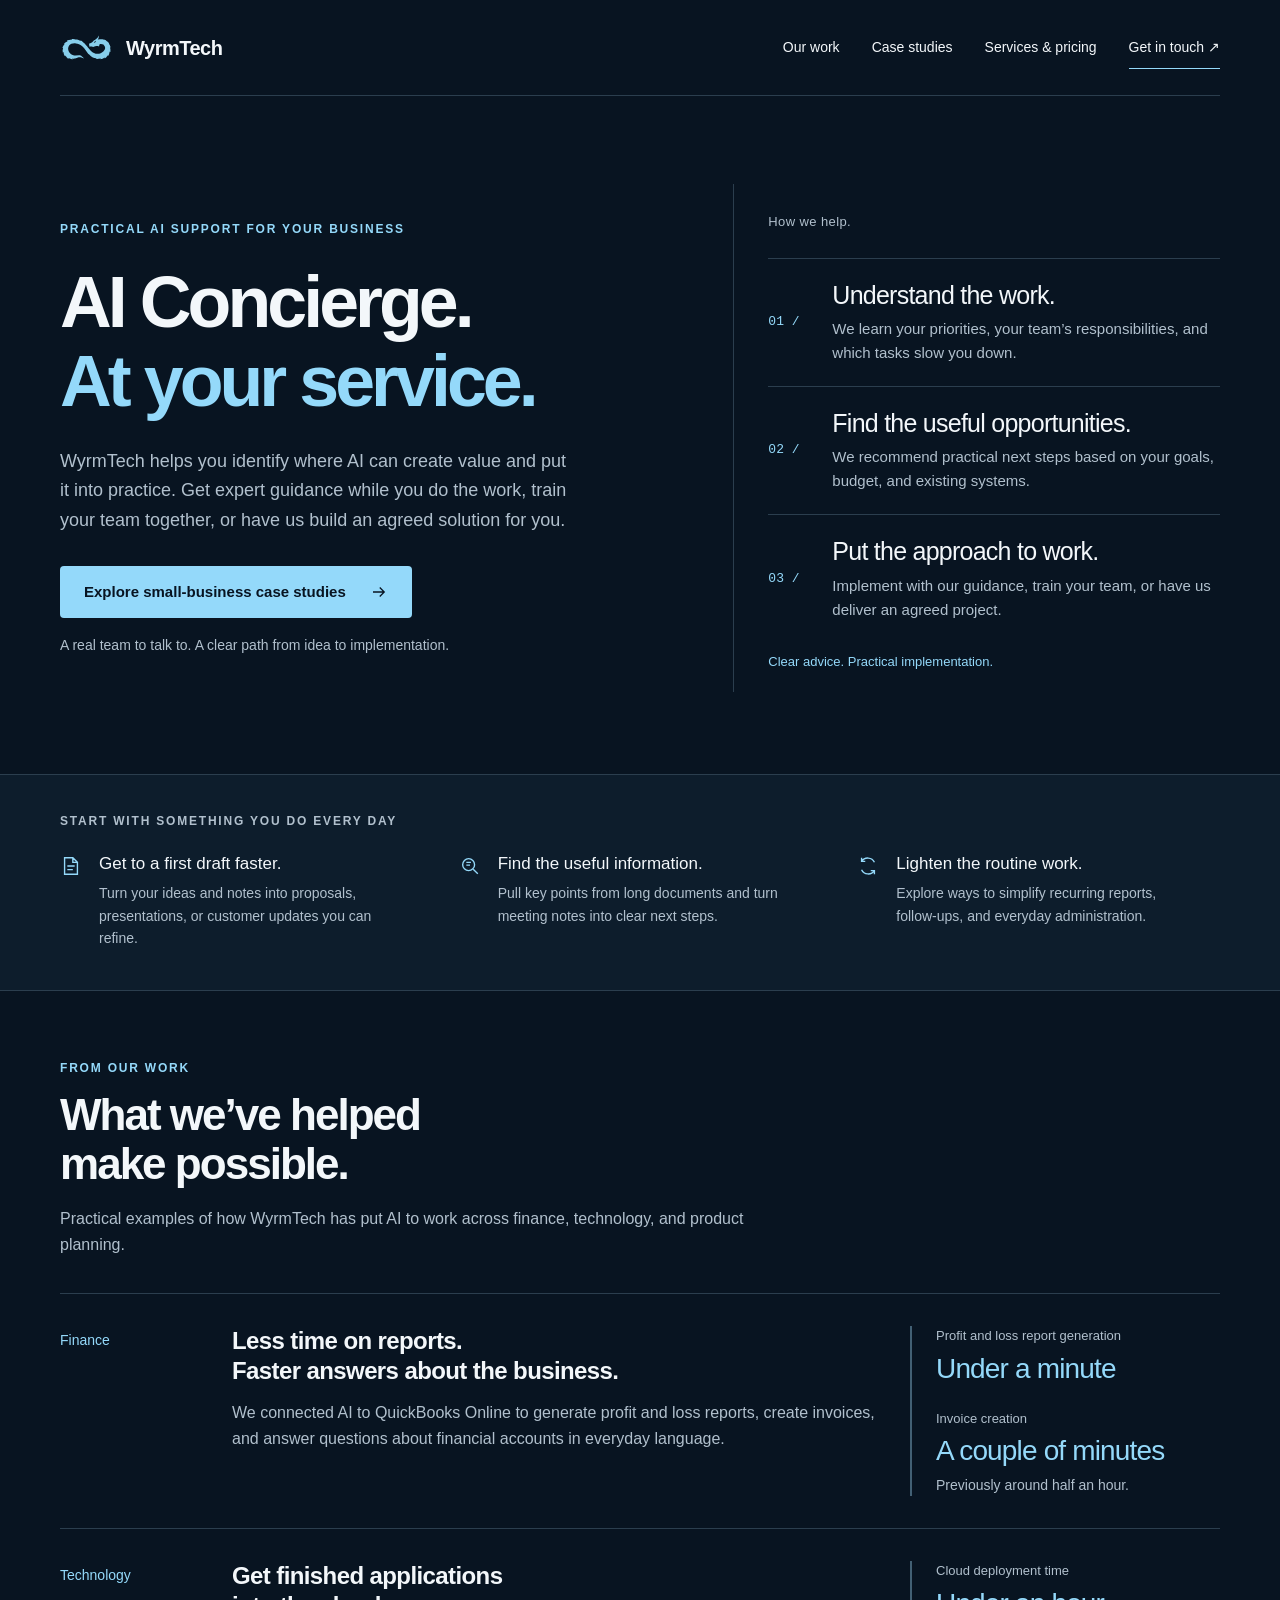
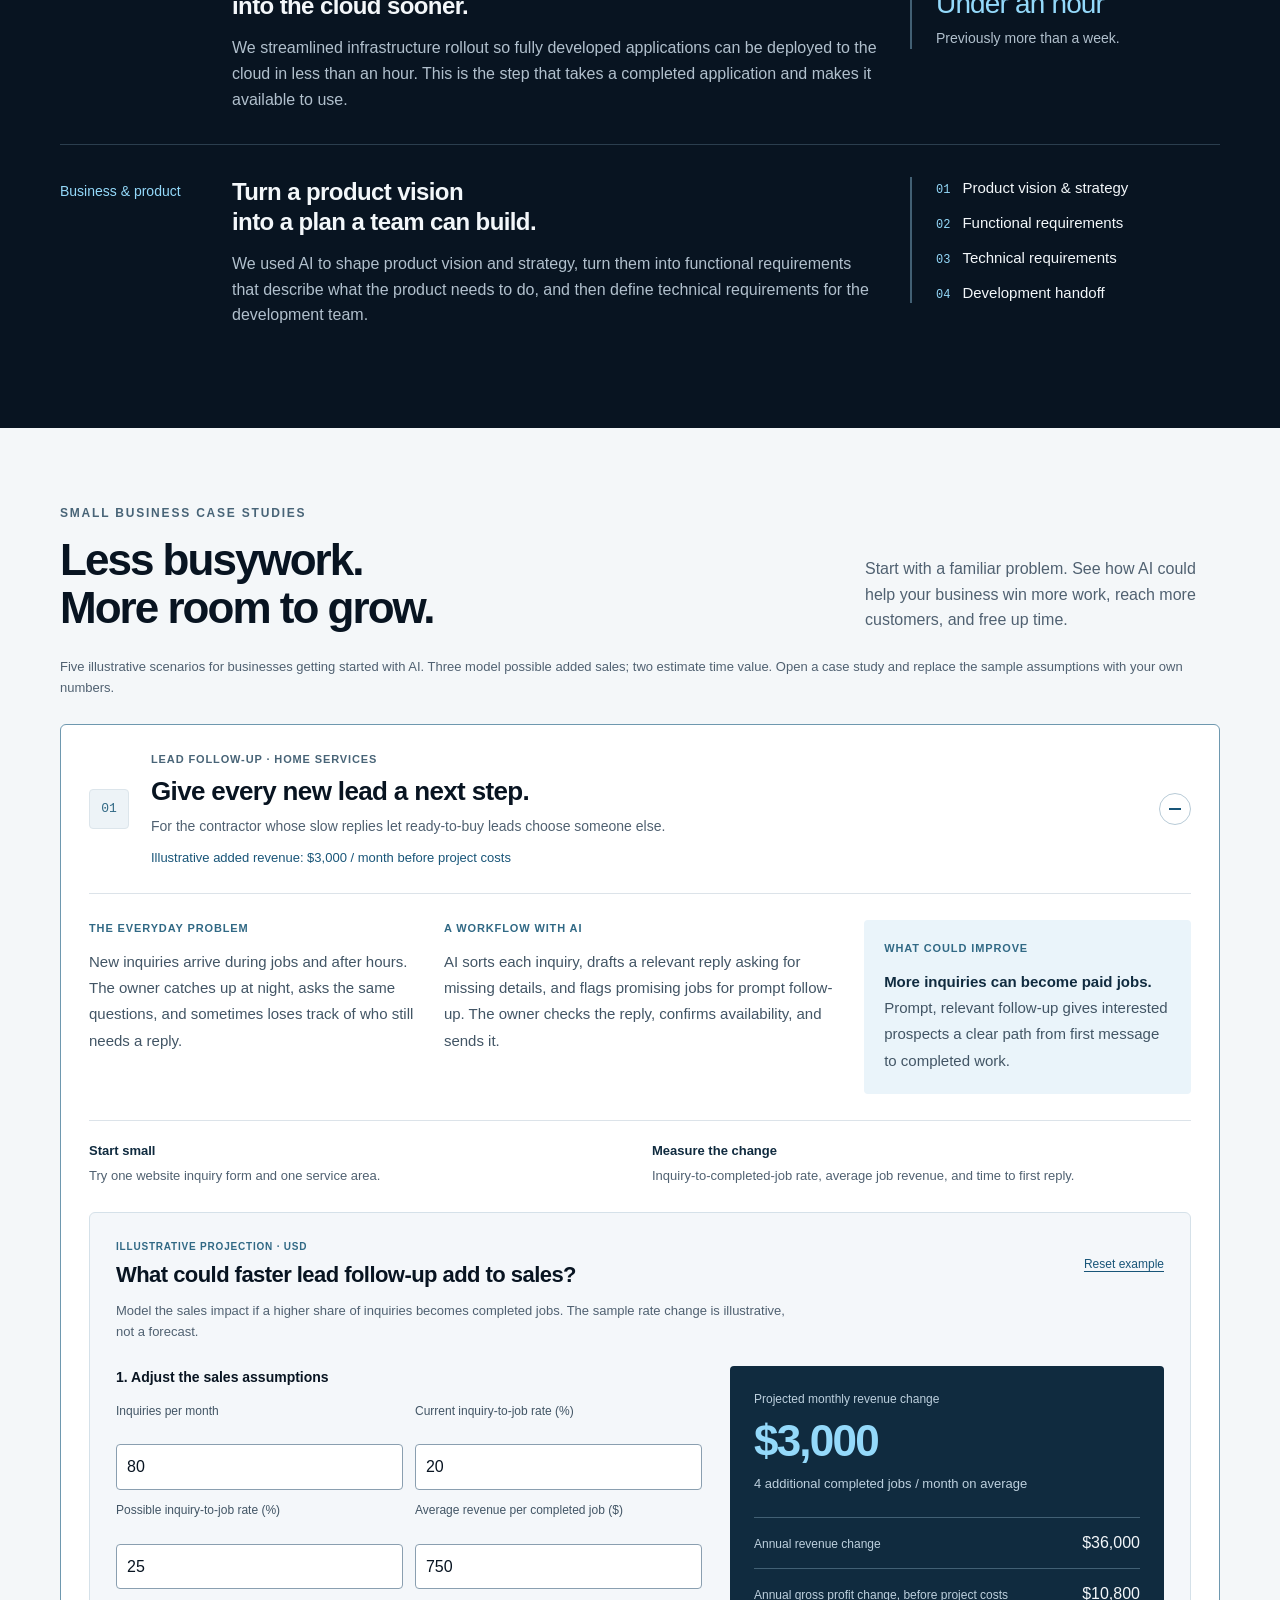
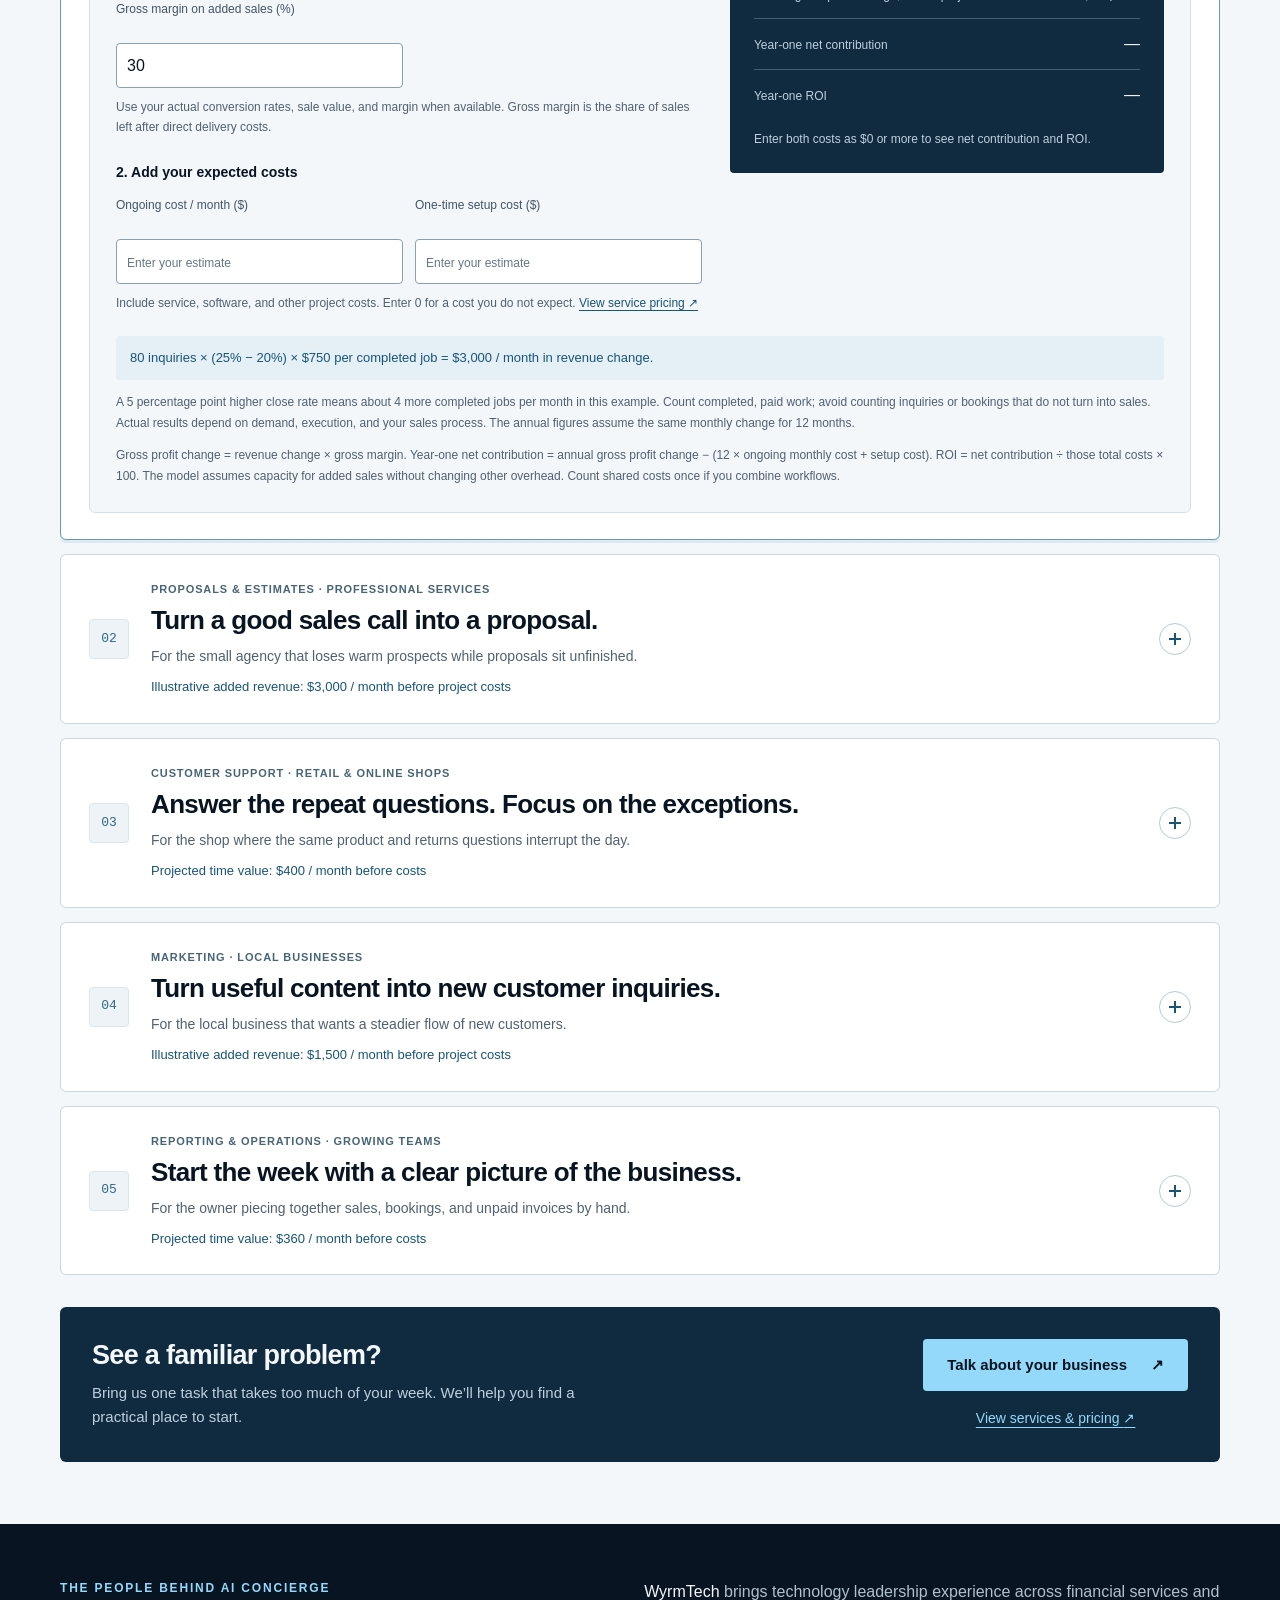
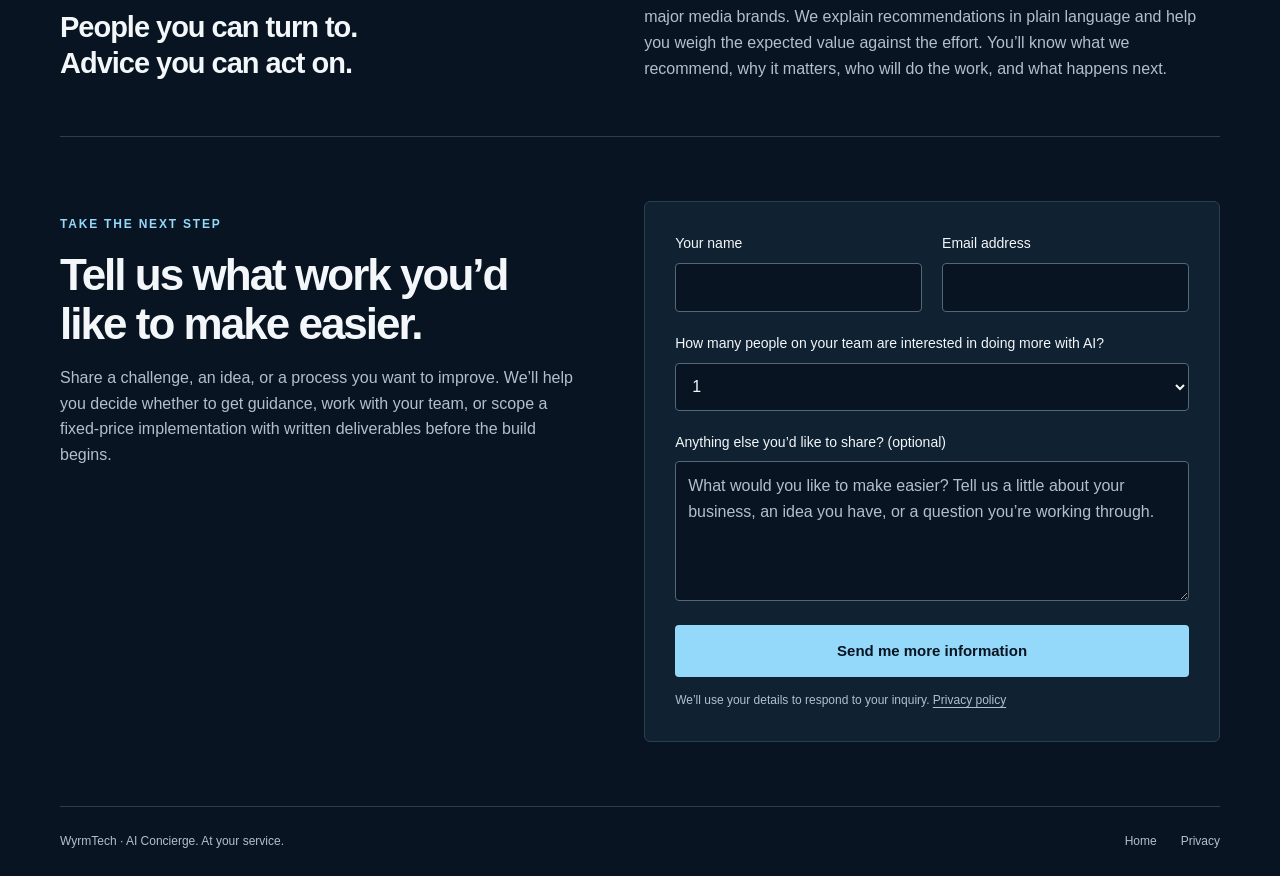
==== commit c53535ad: "docs: adding revenue generation concepts" ====
--- a/ai/index.html
+++ b/ai/index.html
@@ -17,7 +17,7 @@
     <meta name="theme-color" content="#081421" />
     <link rel="icon" href="../favicon.svg" type="image/svg+xml" />
     <title>AI Concierge for Your Business | WyrmTech</title>
-    <link rel="stylesheet" href="styles.css?v=20261027-roi" />
+    <link rel="stylesheet" href="styles.css?v=20261027-revenue" />
   </head>
   <body>
     <a class="skip-link" href="#main">Skip to content</a>
@@ -171,9 +171,9 @@
               <p class="eyebrow">Small business case studies</p>
               <h2 id="case-studies-title">Less busywork.<br />More room to grow.</h2>
             </div>
-            <p class="case-section-intro">Start with a familiar problem. See how AI could help your business respond, sell, and operate with less work falling on you.</p>
-          </div>
-          <p class="case-context">Five illustrative scenarios for businesses getting started with AI. Open a case study to explore the workflow and estimate its value using your own numbers.</p>
+            <p class="case-section-intro">Start with a familiar problem. See how AI could help your business win more work, reach more customers, and free up time.</p>
+          </div>
+          <p class="case-context">Five illustrative scenarios for businesses getting started with AI. Three model possible added sales; two estimate time value. Open a case study and replace the sample assumptions with your own numbers.</p>
 
           <div class="case-list">
             <details class="case-study" id="lead-follow-up" open>
@@ -183,8 +183,9 @@
                   <span class="case-heading-copy">
                     <span class="case-category">Lead follow-up · Home services</span>
                     <span class="case-title">Give every new lead a next step.</span>
-                    <span class="case-preview">For the contractor whose inbox fills up while the team is on the job.</span>
-                    <span class="case-estimate"><span data-roi-preview-label>Projected ROI:</span>: <span data-roi-preview>$300</span> / month</span>
+                    <span class="case-preview">For the contractor whose slow replies let ready-to-buy leads choose someone else.</span>
+                    <span class="case-estimate"><span data-roi-preview-label>Illustrative added revenue</span>: <span data-roi-preview>$3,000</span><span data-roi-preview-period> / month before project costs</span><span data-roi-preview-roi hidden> · Year-one ROI: <span data-roi-preview-roi-value>—</span></span></span>
+                  </span>
                   </span>
                   <span class="case-toggle" aria-hidden="true"></span>
                 </h3>
@@ -198,116 +199,87 @@
                   <div>
                     <h4>A workflow with AI</h4>
                     <p>
-                      AI reads each inquiry, summarizes the job, and drafts a reply asking for missing details. The workflow creates a follow-up task; the owner checks the reply and confirms
-                      availability before sending.
+                      AI sorts each inquiry, drafts a relevant reply asking for missing details, and flags promising jobs for prompt follow-up. The owner checks the reply, confirms availability, and sends it.
                     </p>
                   </div>
                   <div class="case-benefit">
                     <h4>What could improve</h4>
-                    <p><strong>More opportunities to book work.</strong> A clear next step for each lead, less inbox sorting, and fewer inquiries forgotten during a busy day.</p>
+                    <p><strong>More inquiries can become paid jobs.</strong> Prompt, relevant follow-up gives interested prospects a clear path from first message to completed work.</p>
                   </div>
                 </div>
                 <div class="case-pilot">
                   <p><strong>Start small</strong>Try one website inquiry form and one service area.</p>
-                  <p><strong>Measure the change</strong>Time to first reply, unanswered inquiries, and bookings.</p>
-                </div>
-
-                <section class="case-roi" data-roi data-unit="inquiries" aria-labelledby="lead-follow-up-roi-title">
+                  <p><strong>Measure the change</strong>Inquiry-to-completed-job rate, average job revenue, and time to first reply.</p>
+                </div>
+
+                <section class="case-roi" data-roi data-roi-model="conversion" data-unit="completed jobs" data-source-unit="inquiries" data-sale-unit="completed job" aria-labelledby="lead-follow-up-roi-title">
                   <div class="roi-heading">
                     <div>
                       <p class="roi-kicker">Illustrative projection · USD</p>
-                      <h4 id="lead-follow-up-roi-title">What could this be worth to you?</h4>
+                      <h4 id="lead-follow-up-roi-title">What could faster lead follow-up add to sales?</h4>
                     </div>
                     <button class="roi-reset" type="button" hidden>Reset example</button>
                   </div>
-                  <p class="roi-intro">These sample assumptions are a starting point. Use time saved after reviewing and correcting AI’s work.</p>
+                  <p class="roi-intro">Model the sales impact if a higher share of inquiries becomes completed jobs. The sample rate change is illustrative, not a forecast.</p>
                   <div class="roi-layout">
                     <div class="roi-inputs">
                       <fieldset class="roi-assumptions" disabled>
-                        <legend>1. Adjust the time savings</legend>
-                        <div class="roi-fields roi-fields-three">
+                        <legend>1. Adjust the sales assumptions</legend>
+                        <div class="roi-fields roi-fields-revenue">
                           <div>
                             <label for="lead-follow-up-volume">Inquiries per month</label>
-                            <input id="lead-follow-up-volume" data-roi-input="volume" type="number" min="0" max="1000000" step="1" value="80" inputmode="numeric" />
-                          </div>
-                          <div>
-                            <label for="lead-follow-up-minutes">Minutes saved per inquiry</label>
-                            <input id="lead-follow-up-minutes" data-roi-input="minutes" type="number" min="0" max="1440" step="0.1" value="5" inputmode="decimal" />
-                          </div>
-                          <div>
-                            <label for="lead-follow-up-rate">Value of one hour ($)</label>
-                            <input id="lead-follow-up-rate" data-roi-input="rate" type="number" min="0" max="100000" step="0.01" value="45" inputmode="decimal" />
-                          </div>
-                        </div>
-                        <p class="roi-field-note">Use the value of the owner’s time or the employee’s total hourly cost.</p>
+                            <input id="lead-follow-up-volume" data-roi-input="volume" type="number" min="0" max="1000000" step="1" value="80" inputmode="decimal" />
+                          </div>
+                          <div>
+                            <label for="lead-follow-up-baseRate">Current inquiry-to-job rate (%)</label>
+                            <input id="lead-follow-up-baseRate" data-roi-input="baseRate" type="number" min="0" max="100" step="0.01" value="20" inputmode="decimal" />
+                          </div>
+                          <div>
+                            <label for="lead-follow-up-targetRate">Possible inquiry-to-job rate (%)</label>
+                            <input id="lead-follow-up-targetRate" data-roi-input="targetRate" type="number" min="0" max="100" step="0.01" value="25" inputmode="decimal" />
+                          </div>
+                          <div>
+                            <label for="lead-follow-up-avgSale">Average revenue per completed job ($)</label>
+                            <input id="lead-follow-up-avgSale" data-roi-input="avgSale" type="number" min="0" max="1000000000" step="0.01" value="750" inputmode="decimal" />
+                          </div>
+                          <div>
+                            <label for="lead-follow-up-margin">Gross margin on added sales (%)</label>
+                            <input id="lead-follow-up-margin" data-roi-input="margin" type="number" min="0" max="100" step="0.01" value="30" inputmode="decimal" />
+                          </div>
+                        </div>
+                        <p class="roi-field-note">Use your actual conversion rates, sale value, and margin when available. Gross margin is the share of sales left after direct delivery costs.</p>
                       </fieldset>
                       <fieldset class="roi-costs" disabled>
                         <legend>2. Add your expected costs</legend>
                         <div class="roi-fields">
                           <div>
                             <label for="lead-follow-up-monthly-cost">Ongoing cost / month ($)</label>
-                            <input
-                              id="lead-follow-up-monthly-cost"
-                              data-roi-input="monthlyCost"
-                              type="number"
-                              min="0"
-                              max="1000000000"
-                              step="0.01"
-                              placeholder="Enter your estimate"
-                              inputmode="decimal"
-                              aria-describedby="lead-follow-up-cost-note"
-                            />
+                            <input id="lead-follow-up-monthly-cost" data-roi-input="monthlyCost" type="number" min="0" max="1000000000" step="0.01" placeholder="Enter your estimate" inputmode="decimal" aria-describedby="lead-follow-up-cost-note" />
                           </div>
                           <div>
                             <label for="lead-follow-up-setup-cost">One-time setup cost ($)</label>
-                            <input
-                              id="lead-follow-up-setup-cost"
-                              data-roi-input="setupCost"
-                              type="number"
-                              min="0"
-                              max="1000000000"
-                              step="0.01"
-                              placeholder="Enter your estimate"
-                              inputmode="decimal"
-                              aria-describedby="lead-follow-up-cost-note"
-                            />
-                          </div>
-                        </div>
-                        <p class="roi-field-note" id="lead-follow-up-cost-note">
-                          Include service and software fees, maintenance, and setup or training time. Enter 0 for a cost you do not expect. <a href="sign-up/">View service pricing ↗</a>
-                        </p>
+                            <input id="lead-follow-up-setup-cost" data-roi-input="setupCost" type="number" min="0" max="1000000000" step="0.01" placeholder="Enter your estimate" inputmode="decimal" aria-describedby="lead-follow-up-cost-note" />
+                          </div>
+                        </div>
+                        <p class="roi-field-note" id="lead-follow-up-cost-note">Include service, software, and other project costs. Enter 0 for a cost you do not expect. <a href="sign-up/">View service pricing ↗</a></p>
                       </fieldset>
                     </div>
                     <div class="roi-results" aria-live="polite" aria-atomic="true">
-                      <p class="roi-result-label">Potential monthly time value</p>
-                      <strong class="roi-monthly-value" data-roi-output="monthlyValue">$300</strong>
-                      <p class="roi-time"><span data-roi-output="hours">6.7</span> hours freed / month</p>
+                      <p class="roi-result-label">Projected monthly revenue change</p>
+                      <strong class="roi-monthly-value" data-roi-output="monthlyRevenue">$3,000</strong>
+                      <p class="roi-time"><span data-roi-output="salesCount">4</span> <span data-roi-sales-description>additional completed jobs</span> / month on average</p>
                       <dl class="roi-totals">
-                        <div>
-                          <dt>Annual time value, before costs</dt>
-                          <dd data-roi-output="annualValue">$3,600</dd>
-                        </div>
-                        <div>
-                          <dt>Year-one net value</dt>
-                          <dd data-roi-output="netValue">—</dd>
-                        </div>
-                        <div>
-                          <dt>Year-one ROI</dt>
-                          <dd data-roi-output="roi">—</dd>
-                        </div>
+                        <div><dt>Annual revenue change</dt><dd data-roi-output="annualRevenue">$36,000</dd></div>
+                        <div><dt>Annual gross profit change, before project costs</dt><dd data-roi-output="annualProfit">$10,800</dd></div>
+                        <div><dt>Year-one net contribution</dt><dd data-roi-output="netValue">—</dd></div>
+                        <div><dt>Year-one ROI</dt><dd data-roi-output="roi">—</dd></div>
                       </dl>
-                      <p class="roi-status" data-roi-status>Enter both costs to see net value and ROI.</p>
-                    </div>
-                  </div>
-                  <p class="roi-equation" data-roi-equation>80 inquiries × 5 minutes ÷ 60 × $45 per hour = $300 / month in time value.</p>
-                  <p class="roi-caveat">
-                    Time value represents capacity freed for other work. Cash savings depend on reducing actual spending. These examples assume the same monthly benefit for 12 months; actual results
-                    depend on adoption and your workflow.
-                  </p>
-                  <p class="roi-method">
-                    Year-one net value = annual time value − (12 × ongoing monthly cost + setup cost). ROI = net value ÷ those total costs × 100. Evaluate each workflow separately; count shared time
-                    savings and costs once.
-                  </p>
+                      <p class="roi-status" data-roi-status>Enter both costs to see net contribution and ROI.</p>
+                    </div>
+                  </div>
+                  <p class="roi-equation" data-roi-equation>80 inquiries × (25% − 20%) × $750 per completed job = $3,000 / month in added revenue.</p>
+                  <p class="roi-caveat">A 5 percentage point higher close rate means about 4 more completed jobs per month in this example. Count completed, paid work; avoid counting inquiries or bookings that do not turn into sales. Actual results depend on demand, execution, and your sales process. The annual figures assume the same monthly change for 12 months.</p>
+                  <p class="roi-method">Gross profit change = revenue change × gross margin. Year-one net contribution = annual gross profit change − (12 × ongoing monthly cost + setup cost). ROI = net contribution ÷ those total costs × 100. The model assumes capacity for added sales without changing other overhead. Count shared costs once if you combine workflows.</p>
                   <noscript><p class="roi-field-note">Enable JavaScript to adjust this example and calculate ROI with your own costs.</p></noscript>
                 </section>
               </div>
@@ -320,8 +292,9 @@
                   <span class="case-heading-copy">
                     <span class="case-category">Proposals &amp; estimates · Professional services</span>
                     <span class="case-title">Turn a good sales call into a proposal.</span>
-                    <span class="case-preview">For the small agency that spends its evenings rewriting the same documents.</span>
-                    <span class="case-estimate"><span data-roi-preview-label>Projected ROI:</span>: <span data-roi-preview>$720</span> / month</span>
+                    <span class="case-preview">For the small agency that loses warm prospects while proposals sit unfinished.</span>
+                    <span class="case-estimate"><span data-roi-preview-label>Illustrative added revenue</span>: <span data-roi-preview>$3,000</span><span data-roi-preview-period> / month before project costs</span><span data-roi-preview-roi hidden> · Year-one ROI: <span data-roi-preview-roi-value>—</span></span></span>
+                  </span>
                   </span>
                   <span class="case-toggle" aria-hidden="true"></span>
                 </h3>
@@ -341,110 +314,82 @@
                   </div>
                   <div class="case-benefit">
                     <h4>What could improve</h4>
-                    <p><strong>Less writing between the conversation and the sale.</strong> The team starts with a relevant draft and spends its time refining the offer.</p>
+                    <p><strong>More proposals can turn into signed projects.</strong> A prompt, tailored offer keeps momentum after the sales call and makes the next step clear.</p>
                   </div>
                 </div>
                 <div class="case-pilot">
                   <p><strong>Start small</strong>Use one repeatable service package and an approved template.</p>
-                  <p><strong>Measure the change</strong>Drafting time, corrections needed, and time to send.</p>
-                </div>
-
-                <section class="case-roi" data-roi data-unit="proposals" aria-labelledby="faster-proposals-roi-title">
+                  <p><strong>Measure the change</strong>Proposal win rate, average signed project value, and time from call to proposal.</p>
+                </div>
+
+                <section class="case-roi" data-roi data-roi-model="conversion" data-unit="won projects" data-source-unit="proposals" data-sale-unit="won project" aria-labelledby="faster-proposals-roi-title">
                   <div class="roi-heading">
                     <div>
                       <p class="roi-kicker">Illustrative projection · USD</p>
-                      <h4 id="faster-proposals-roi-title">What could this be worth to you?</h4>
+                      <h4 id="faster-proposals-roi-title">What could more accepted proposals add to sales?</h4>
                     </div>
                     <button class="roi-reset" type="button" hidden>Reset example</button>
                   </div>
-                  <p class="roi-intro">These sample assumptions are a starting point. Use time saved after reviewing and correcting AI’s work.</p>
+                  <p class="roi-intro">Model the sales impact if timely, relevant proposals improve your win rate. The sample rate change is illustrative, not a forecast.</p>
                   <div class="roi-layout">
                     <div class="roi-inputs">
                       <fieldset class="roi-assumptions" disabled>
-                        <legend>1. Adjust the time savings</legend>
-                        <div class="roi-fields roi-fields-three">
-                          <div>
-                            <label for="faster-proposals-volume">Proposals per month</label>
-                            <input id="faster-proposals-volume" data-roi-input="volume" type="number" min="0" max="1000000" step="1" value="12" inputmode="numeric" />
-                          </div>
-                          <div>
-                            <label for="faster-proposals-minutes">Minutes saved per proposal</label>
-                            <input id="faster-proposals-minutes" data-roi-input="minutes" type="number" min="0" max="1440" step="0.1" value="60" inputmode="decimal" />
-                          </div>
-                          <div>
-                            <label for="faster-proposals-rate">Value of one hour ($)</label>
-                            <input id="faster-proposals-rate" data-roi-input="rate" type="number" min="0" max="100000" step="0.01" value="60" inputmode="decimal" />
-                          </div>
-                        </div>
-                        <p class="roi-field-note">Use the value of the owner’s time or the employee’s total hourly cost.</p>
+                        <legend>1. Adjust the sales assumptions</legend>
+                        <div class="roi-fields roi-fields-revenue">
+                          <div>
+                            <label for="faster-proposals-volume">Proposals sent per month</label>
+                            <input id="faster-proposals-volume" data-roi-input="volume" type="number" min="0" max="1000000" step="1" value="12" inputmode="decimal" />
+                          </div>
+                          <div>
+                            <label for="faster-proposals-baseRate">Current proposal win rate (%)</label>
+                            <input id="faster-proposals-baseRate" data-roi-input="baseRate" type="number" min="0" max="100" step="0.01" value="20" inputmode="decimal" />
+                          </div>
+                          <div>
+                            <label for="faster-proposals-targetRate">Possible proposal win rate (%)</label>
+                            <input id="faster-proposals-targetRate" data-roi-input="targetRate" type="number" min="0" max="100" step="0.01" value="30" inputmode="decimal" />
+                          </div>
+                          <div>
+                            <label for="faster-proposals-avgSale">Average revenue per won project ($)</label>
+                            <input id="faster-proposals-avgSale" data-roi-input="avgSale" type="number" min="0" max="1000000000" step="0.01" value="2500" inputmode="decimal" />
+                          </div>
+                          <div>
+                            <label for="faster-proposals-margin">Gross margin on added sales (%)</label>
+                            <input id="faster-proposals-margin" data-roi-input="margin" type="number" min="0" max="100" step="0.01" value="40" inputmode="decimal" />
+                          </div>
+                        </div>
+                        <p class="roi-field-note">Use your actual conversion rates, sale value, and margin when available. Gross margin is the share of sales left after direct delivery costs.</p>
                       </fieldset>
                       <fieldset class="roi-costs" disabled>
                         <legend>2. Add your expected costs</legend>
                         <div class="roi-fields">
                           <div>
                             <label for="faster-proposals-monthly-cost">Ongoing cost / month ($)</label>
-                            <input
-                              id="faster-proposals-monthly-cost"
-                              data-roi-input="monthlyCost"
-                              type="number"
-                              min="0"
-                              max="1000000000"
-                              step="0.01"
-                              placeholder="Enter your estimate"
-                              inputmode="decimal"
-                              aria-describedby="faster-proposals-cost-note"
-                            />
+                            <input id="faster-proposals-monthly-cost" data-roi-input="monthlyCost" type="number" min="0" max="1000000000" step="0.01" placeholder="Enter your estimate" inputmode="decimal" aria-describedby="faster-proposals-cost-note" />
                           </div>
                           <div>
                             <label for="faster-proposals-setup-cost">One-time setup cost ($)</label>
-                            <input
-                              id="faster-proposals-setup-cost"
-                              data-roi-input="setupCost"
-                              type="number"
-                              min="0"
-                              max="1000000000"
-                              step="0.01"
-                              placeholder="Enter your estimate"
-                              inputmode="decimal"
-                              aria-describedby="faster-proposals-cost-note"
-                            />
-                          </div>
-                        </div>
-                        <p class="roi-field-note" id="faster-proposals-cost-note">
-                          Include service and software fees, maintenance, and setup or training time. Enter 0 for a cost you do not expect. <a href="sign-up/">View service pricing ↗</a>
-                        </p>
+                            <input id="faster-proposals-setup-cost" data-roi-input="setupCost" type="number" min="0" max="1000000000" step="0.01" placeholder="Enter your estimate" inputmode="decimal" aria-describedby="faster-proposals-cost-note" />
+                          </div>
+                        </div>
+                        <p class="roi-field-note" id="faster-proposals-cost-note">Include service, software, and other project costs. Enter 0 for a cost you do not expect. <a href="sign-up/">View service pricing ↗</a></p>
                       </fieldset>
                     </div>
                     <div class="roi-results" aria-live="polite" aria-atomic="true">
-                      <p class="roi-result-label">Potential monthly time value</p>
-                      <strong class="roi-monthly-value" data-roi-output="monthlyValue">$720</strong>
-                      <p class="roi-time"><span data-roi-output="hours">12</span> hours freed / month</p>
+                      <p class="roi-result-label">Projected monthly revenue change</p>
+                      <strong class="roi-monthly-value" data-roi-output="monthlyRevenue">$3,000</strong>
+                      <p class="roi-time"><span data-roi-output="salesCount">1.2</span> <span data-roi-sales-description>additional won projects</span> / month on average</p>
                       <dl class="roi-totals">
-                        <div>
-                          <dt>Annual time value, before costs</dt>
-                          <dd data-roi-output="annualValue">$8,640</dd>
-                        </div>
-                        <div>
-                          <dt>Year-one net value</dt>
-                          <dd data-roi-output="netValue">—</dd>
-                        </div>
-                        <div>
-                          <dt>Year-one ROI</dt>
-                          <dd data-roi-output="roi">—</dd>
-                        </div>
+                        <div><dt>Annual revenue change</dt><dd data-roi-output="annualRevenue">$36,000</dd></div>
+                        <div><dt>Annual gross profit change, before project costs</dt><dd data-roi-output="annualProfit">$14,400</dd></div>
+                        <div><dt>Year-one net contribution</dt><dd data-roi-output="netValue">—</dd></div>
+                        <div><dt>Year-one ROI</dt><dd data-roi-output="roi">—</dd></div>
                       </dl>
-                      <p class="roi-status" data-roi-status>Enter both costs to see net value and ROI.</p>
-                    </div>
-                  </div>
-                  <p class="roi-equation" data-roi-equation>12 proposals × 60 minutes ÷ 60 × $60 per hour = $720 / month in time value.</p>
-                  <p class="roi-caveat">
-                    Time value represents capacity freed for other work. Cash savings depend on reducing actual spending. These examples assume the same monthly benefit for 12 months; actual results
-                    depend on adoption and your workflow.
-                  </p>
-                  <p class="roi-method">
-                    Year-one net value = annual time value − (12 × ongoing monthly cost + setup cost). ROI = net value ÷ those total costs × 100. Evaluate each workflow separately; count shared time
-                    savings and costs once.
-                  </p>
+                      <p class="roi-status" data-roi-status>Enter both costs to see net contribution and ROI.</p>
+                    </div>
+                  </div>
+                  <p class="roi-equation" data-roi-equation>12 proposals × (30% − 20%) × $2,500 per won project = $3,000 / month in added revenue.</p>
+                  <p class="roi-caveat">The 1.2 additional wins are a monthly average, not a fractional project sold. Count only signed, delivered work in your actual results. Actual results depend on demand, execution, and your sales process. The annual figures assume the same monthly change for 12 months.</p>
+                  <p class="roi-method">Gross profit change = revenue change × gross margin. Year-one net contribution = annual gross profit change − (12 × ongoing monthly cost + setup cost). ROI = net contribution ÷ those total costs × 100. The model assumes capacity for added sales without changing other overhead. Count shared costs once if you combine workflows.</p>
                   <noscript><p class="roi-field-note">Enable JavaScript to adjust this example and calculate ROI with your own costs.</p></noscript>
                 </section>
               </div>
@@ -458,7 +403,7 @@
                     <span class="case-category">Customer support · Retail &amp; online shops</span>
                     <span class="case-title">Answer the repeat questions. Focus on the exceptions.</span>
                     <span class="case-preview">For the shop where the same product and returns questions interrupt the day.</span>
-                    <span class="case-estimate"><span data-roi-preview-label>Projected ROI:</span>: <span data-roi-preview>$400</span> / month</span>
+                    <span class="case-estimate"><span data-roi-preview-label>Projected time value</span>: <span data-roi-preview>$400</span><span data-roi-preview-period> / month before costs</span></span>
                   </span>
                   <span class="case-toggle" aria-hidden="true"></span>
                 </h3>
@@ -593,9 +538,10 @@
                   <span class="case-number" aria-hidden="true">04</span>
                   <span class="case-heading-copy">
                     <span class="case-category">Marketing · Local businesses</span>
-                    <span class="case-title">Make a week of marketing from work you already did.</span>
-                    <span class="case-preview">For the business with good stories to share and no time to write them.</span>
-                    <span class="case-estimate"><span data-roi-preview-label>Projected ROI:</span>: <span data-roi-preview>$360</span> / month</span>
+                    <span class="case-title">Turn useful content into new customer inquiries.</span>
+                    <span class="case-preview">For the local business that wants a steadier flow of new customers.</span>
+                    <span class="case-estimate"><span data-roi-preview-label>Illustrative added revenue</span>: <span data-roi-preview>$1,500</span><span data-roi-preview-period> / month before project costs</span><span data-roi-preview-roi hidden> · Year-one ROI: <span data-roi-preview-roi-value>—</span></span></span>
+                  </span>
                   </span>
                   <span class="case-toggle" aria-hidden="true"></span>
                 </h3>
@@ -604,121 +550,88 @@
                 <div class="case-workflow">
                   <div>
                     <h4>The everyday problem</h4>
-                    <p>Great work happens every week, but the newsletter and social channels go quiet. Starting from a blank page keeps pushing marketing to the bottom of the list.</p>
+                    <p>Great work happens every week, but prospective customers rarely see it. The business has useful examples and customer questions to answer, yet its marketing goes quiet for weeks.</p>
                   </div>
                   <div>
                     <h4>A workflow with AI</h4>
                     <p>
-                      The owner shares a few notes, approved photos, and a useful customer question. AI drafts an email and three social posts in the business’s voice. The owner checks facts, adds a
-                      personal touch, and schedules them.
+                      The owner shares job examples, approved photos, and common customer questions. AI drafts a useful email, social posts, and a short website story, each with a clear path to inquire. The owner checks facts, adds a personal touch, and publishes them with trackable links.
                     </p>
                   </div>
                   <div class="case-benefit">
                     <h4>What could improve</h4>
-                    <p><strong>A more consistent presence with less writing time.</strong> Useful content drawn from the business’s own expertise gives customers a reason to stay in touch.</p>
+                    <p><strong>More qualified inquiries can become first purchases.</strong> Consistent, useful content helps nearby buyers discover the business and take a measurable next step.</p>
                   </div>
                 </div>
                 <div class="case-pilot">
-                  <p><strong>Start small</strong>Turn one completed job or customer question into a week of content.</p>
-                  <p><strong>Measure the change</strong>Content preparation time, publishing consistency, and inquiries.</p>
-                </div>
-
-                <section class="case-roi" data-roi data-unit="batches" aria-labelledby="consistent-marketing-roi-title">
+                  <p><strong>Start small</strong>Publish one customer story and one helpful email with trackable inquiry links.</p>
+                  <p><strong>Measure the change</strong>Qualified inquiries attributable to the content, inquiry-to-sale rate, and first-sale revenue.</p>
+                </div>
+
+                <section class="case-roi" data-roi data-roi-model="new-leads" data-unit="customers" aria-labelledby="consistent-marketing-roi-title">
                   <div class="roi-heading">
                     <div>
                       <p class="roi-kicker">Illustrative projection · USD</p>
-                      <h4 id="consistent-marketing-roi-title">What could this be worth to you?</h4>
+                      <h4 id="consistent-marketing-roi-title">What could more qualified inquiries add to sales?</h4>
                     </div>
                     <button class="roi-reset" type="button" hidden>Reset example</button>
                   </div>
-                  <p class="roi-intro">These sample assumptions are a starting point. Use time saved after reviewing and correcting AI’s work.</p>
+                  <p class="roi-intro">Model the sales impact of qualified inquiries your new marketing actually generates. The sample volume is illustrative, not a forecast.</p>
                   <div class="roi-layout">
                     <div class="roi-inputs">
                       <fieldset class="roi-assumptions" disabled>
-                        <legend>1. Adjust the time savings</legend>
-                        <div class="roi-fields roi-fields-three">
-                          <div>
-                            <label for="consistent-marketing-volume">Content batches per month</label>
-                            <input id="consistent-marketing-volume" data-roi-input="volume" type="number" min="0" max="1000000" step="1" value="4" inputmode="numeric" />
-                          </div>
-                          <div>
-                            <label for="consistent-marketing-minutes">Minutes saved per batch</label>
-                            <input id="consistent-marketing-minutes" data-roi-input="minutes" type="number" min="0" max="1440" step="0.1" value="120" inputmode="decimal" />
-                          </div>
-                          <div>
-                            <label for="consistent-marketing-rate">Value of one hour ($)</label>
-                            <input id="consistent-marketing-rate" data-roi-input="rate" type="number" min="0" max="100000" step="0.01" value="45" inputmode="decimal" />
-                          </div>
-                        </div>
-                        <p class="roi-field-note">Use the value of the owner’s time or the employee’s total hourly cost.</p>
+                        <legend>1. Adjust the sales assumptions</legend>
+                        <div class="roi-fields roi-fields-revenue">
+                          <div>
+                            <label for="consistent-marketing-volume">Additional qualified inquiries per month</label>
+                            <input id="consistent-marketing-volume" data-roi-input="volume" type="number" min="0" max="1000000" step="1" value="20" inputmode="decimal" />
+                          </div>
+                          <div>
+                            <label for="consistent-marketing-closeRate">Inquiry-to-sale rate (%)</label>
+                            <input id="consistent-marketing-closeRate" data-roi-input="closeRate" type="number" min="0" max="100" step="0.01" value="25" inputmode="decimal" />
+                          </div>
+                          <div>
+                            <label for="consistent-marketing-avgSale">Average first-sale revenue ($)</label>
+                            <input id="consistent-marketing-avgSale" data-roi-input="avgSale" type="number" min="0" max="1000000000" step="0.01" value="300" inputmode="decimal" />
+                          </div>
+                          <div>
+                            <label for="consistent-marketing-margin">Gross margin on added sales (%)</label>
+                            <input id="consistent-marketing-margin" data-roi-input="margin" type="number" min="0" max="100" step="0.01" value="45" inputmode="decimal" />
+                          </div>
+                        </div>
+                        <p class="roi-field-note">Use your actual conversion rates, sale value, and margin when available. Gross margin is the share of sales left after direct delivery costs.</p>
                       </fieldset>
                       <fieldset class="roi-costs" disabled>
                         <legend>2. Add your expected costs</legend>
                         <div class="roi-fields">
                           <div>
                             <label for="consistent-marketing-monthly-cost">Ongoing cost / month ($)</label>
-                            <input
-                              id="consistent-marketing-monthly-cost"
-                              data-roi-input="monthlyCost"
-                              type="number"
-                              min="0"
-                              max="1000000000"
-                              step="0.01"
-                              placeholder="Enter your estimate"
-                              inputmode="decimal"
-                              aria-describedby="consistent-marketing-cost-note"
-                            />
+                            <input id="consistent-marketing-monthly-cost" data-roi-input="monthlyCost" type="number" min="0" max="1000000000" step="0.01" placeholder="Enter your estimate" inputmode="decimal" aria-describedby="consistent-marketing-cost-note" />
                           </div>
                           <div>
                             <label for="consistent-marketing-setup-cost">One-time setup cost ($)</label>
-                            <input
-                              id="consistent-marketing-setup-cost"
-                              data-roi-input="setupCost"
-                              type="number"
-                              min="0"
-                              max="1000000000"
-                              step="0.01"
-                              placeholder="Enter your estimate"
-                              inputmode="decimal"
-                              aria-describedby="consistent-marketing-cost-note"
-                            />
-                          </div>
-                        </div>
-                        <p class="roi-field-note" id="consistent-marketing-cost-note">
-                          Include service and software fees, maintenance, and setup or training time. Enter 0 for a cost you do not expect. <a href="sign-up/">View service pricing ↗</a>
-                        </p>
+                            <input id="consistent-marketing-setup-cost" data-roi-input="setupCost" type="number" min="0" max="1000000000" step="0.01" placeholder="Enter your estimate" inputmode="decimal" aria-describedby="consistent-marketing-cost-note" />
+                          </div>
+                        </div>
+                        <p class="roi-field-note" id="consistent-marketing-cost-note">Include service, software, and other project costs. Enter 0 for a cost you do not expect. <a href="sign-up/">View service pricing ↗</a></p>
                       </fieldset>
                     </div>
                     <div class="roi-results" aria-live="polite" aria-atomic="true">
-                      <p class="roi-result-label">Potential monthly time value</p>
-                      <strong class="roi-monthly-value" data-roi-output="monthlyValue">$360</strong>
-                      <p class="roi-time"><span data-roi-output="hours">8</span> hours freed / month</p>
+                      <p class="roi-result-label">Projected monthly revenue change</p>
+                      <strong class="roi-monthly-value" data-roi-output="monthlyRevenue">$1,500</strong>
+                      <p class="roi-time"><span data-roi-output="salesCount">5</span> <span data-roi-sales-description>additional customers</span> / month on average</p>
                       <dl class="roi-totals">
-                        <div>
-                          <dt>Annual time value, before costs</dt>
-                          <dd data-roi-output="annualValue">$4,320</dd>
-                        </div>
-                        <div>
-                          <dt>Year-one net value</dt>
-                          <dd data-roi-output="netValue">—</dd>
-                        </div>
-                        <div>
-                          <dt>Year-one ROI</dt>
-                          <dd data-roi-output="roi">—</dd>
-                        </div>
+                        <div><dt>Annual revenue change</dt><dd data-roi-output="annualRevenue">$18,000</dd></div>
+                        <div><dt>Annual gross profit change, before project costs</dt><dd data-roi-output="annualProfit">$8,100</dd></div>
+                        <div><dt>Year-one net contribution</dt><dd data-roi-output="netValue">—</dd></div>
+                        <div><dt>Year-one ROI</dt><dd data-roi-output="roi">—</dd></div>
                       </dl>
-                      <p class="roi-status" data-roi-status>Enter both costs to see net value and ROI.</p>
-                    </div>
-                  </div>
-                  <p class="roi-equation" data-roi-equation>4 batches × 120 minutes ÷ 60 × $45 per hour = $360 / month in time value.</p>
-                  <p class="roi-caveat">
-                    Time value represents capacity freed for other work. Cash savings depend on reducing actual spending. These examples assume the same monthly benefit for 12 months; actual results
-                    depend on adoption and your workflow.
-                  </p>
-                  <p class="roi-method">
-                    Year-one net value = annual time value − (12 × ongoing monthly cost + setup cost). ROI = net value ÷ those total costs × 100. Evaluate each workflow separately; count shared time
-                    savings and costs once.
-                  </p>
+                      <p class="roi-status" data-roi-status>Enter both costs to see net contribution and ROI.</p>
+                    </div>
+                  </div>
+                  <p class="roi-equation" data-roi-equation>20 additional qualified inquiries × 25% inquiry-to-sale rate × $300 first sale = $1,500 / month in added revenue.</p>
+                  <p class="roi-caveat">Count inquiries attributable to this marketing using tagged links or a simple “How did you hear about us?” question. This model includes first purchases only, not repeat sales or lifetime value. Actual results depend on demand, execution, and your sales process. The annual figures assume the same monthly change for 12 months.</p>
+                  <p class="roi-method">Gross profit change = revenue change × gross margin. Year-one net contribution = annual gross profit change − (12 × ongoing monthly cost + setup cost). ROI = net contribution ÷ those total costs × 100. The model assumes capacity for added sales without changing other overhead. Count shared costs once if you combine workflows.</p>
                   <noscript><p class="roi-field-note">Enable JavaScript to adjust this example and calculate ROI with your own costs.</p></noscript>
                 </section>
               </div>
@@ -732,7 +645,7 @@
                     <span class="case-category">Reporting &amp; operations · Growing teams</span>
                     <span class="case-title">Start the week with a clear picture of the business.</span>
                     <span class="case-preview">For the owner piecing together sales, bookings, and unpaid invoices by hand.</span>
-                    <span class="case-estimate"><span data-roi-preview-label>Projected ROI:</span>: <span data-roi-preview>$360</span> / month</span>
+                    <span class="case-estimate"><span data-roi-preview-label>Projected time value</span>: <span data-roi-preview>$360</span><span data-roi-preview-period> / month before costs</span></span>
                   </span>
                   <span class="case-toggle" aria-hidden="true"></span>
                 </h3>
@@ -904,12 +817,12 @@
             <div class="form-field"><label for="inquiry-name">Your name</label><input id="inquiry-name" name="name" autocomplete="name" maxlength="120" required /></div>
             <div class="form-field"><label for="inquiry-email">Email address</label><input id="inquiry-email" name="email" type="email" autocomplete="email" maxlength="254" required /></div>
             <div class="form-field form-field-wide">
-              <label for="inquiry-interest">I’d like to learn about</label
-              ><select id="inquiry-interest" name="interest">
-                <option value="Help choosing an engagement">Not sure yet — help me get started</option>
-                <option value="AI Advisory — Steward Service">AI Advisory — Steward Service</option>
-                <option value="AI Team Program — Guild Service">AI Team Program — Guild Service</option>
-                <option value="AI Implementation — Butler Service">AI Implementation — Butler Service</option>
+              <label for="inquiry-team-size">How many people on your team are interested in doing more with AI?</label>
+              <select id="inquiry-team-size" name="team_size">
+                <option value="1">1</option>
+                <option value="2-5">2 - 5</option>
+                <option value="6-10">6 - 10</option>
+                <option value="10+">10+</option>
               </select>
             </div>
             <div class="form-field form-field-wide">
@@ -934,6 +847,6 @@
       <div class="footer-links"><a href="../index.html">Home</a><a href="../privacy/">Privacy</a></div>
     </footer>
     <script src="contact.js" defer></script>
-    <script src="case-studies.js?v=20261027-roi" defer></script>
+    <script src="case-studies.js?v=20261027-revenue" defer></script>
   </body>
 </html>
--- a/ai/styles.css
+++ b/ai/styles.css
@@ -692,15 +692,18 @@
   border-top: 1px solid #426074;
 }
 .roi-totals dt {
+  min-width: 0;
+  flex: 1;
   color: #bdd0de;
   font-size: 12px;
 }
 .roi-totals dd {
+  flex: 0 0 auto;
   margin: 0;
   font-size: 16px;
   font-weight: 500;
   text-align: right;
-  overflow-wrap: anywhere;
+  white-space: nowrap;
 }
 .roi-status {
   margin-top: 10px;
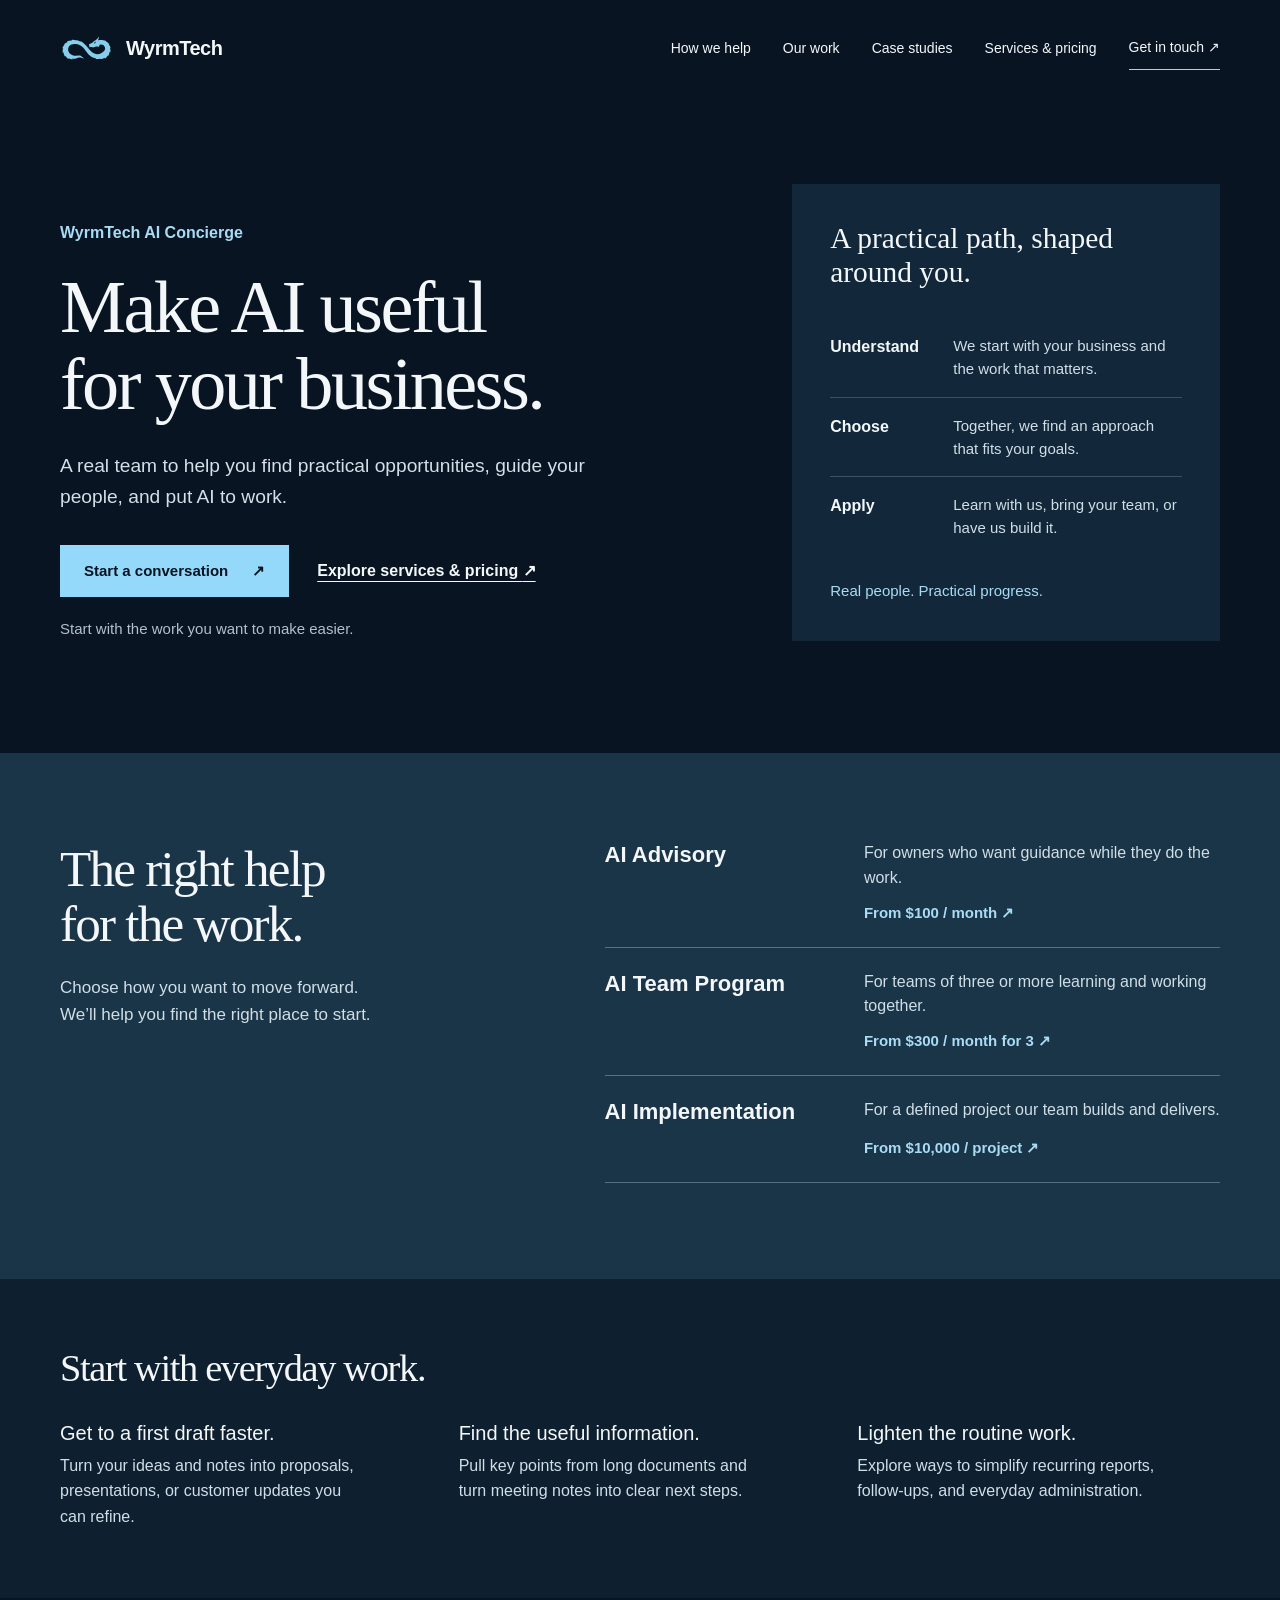
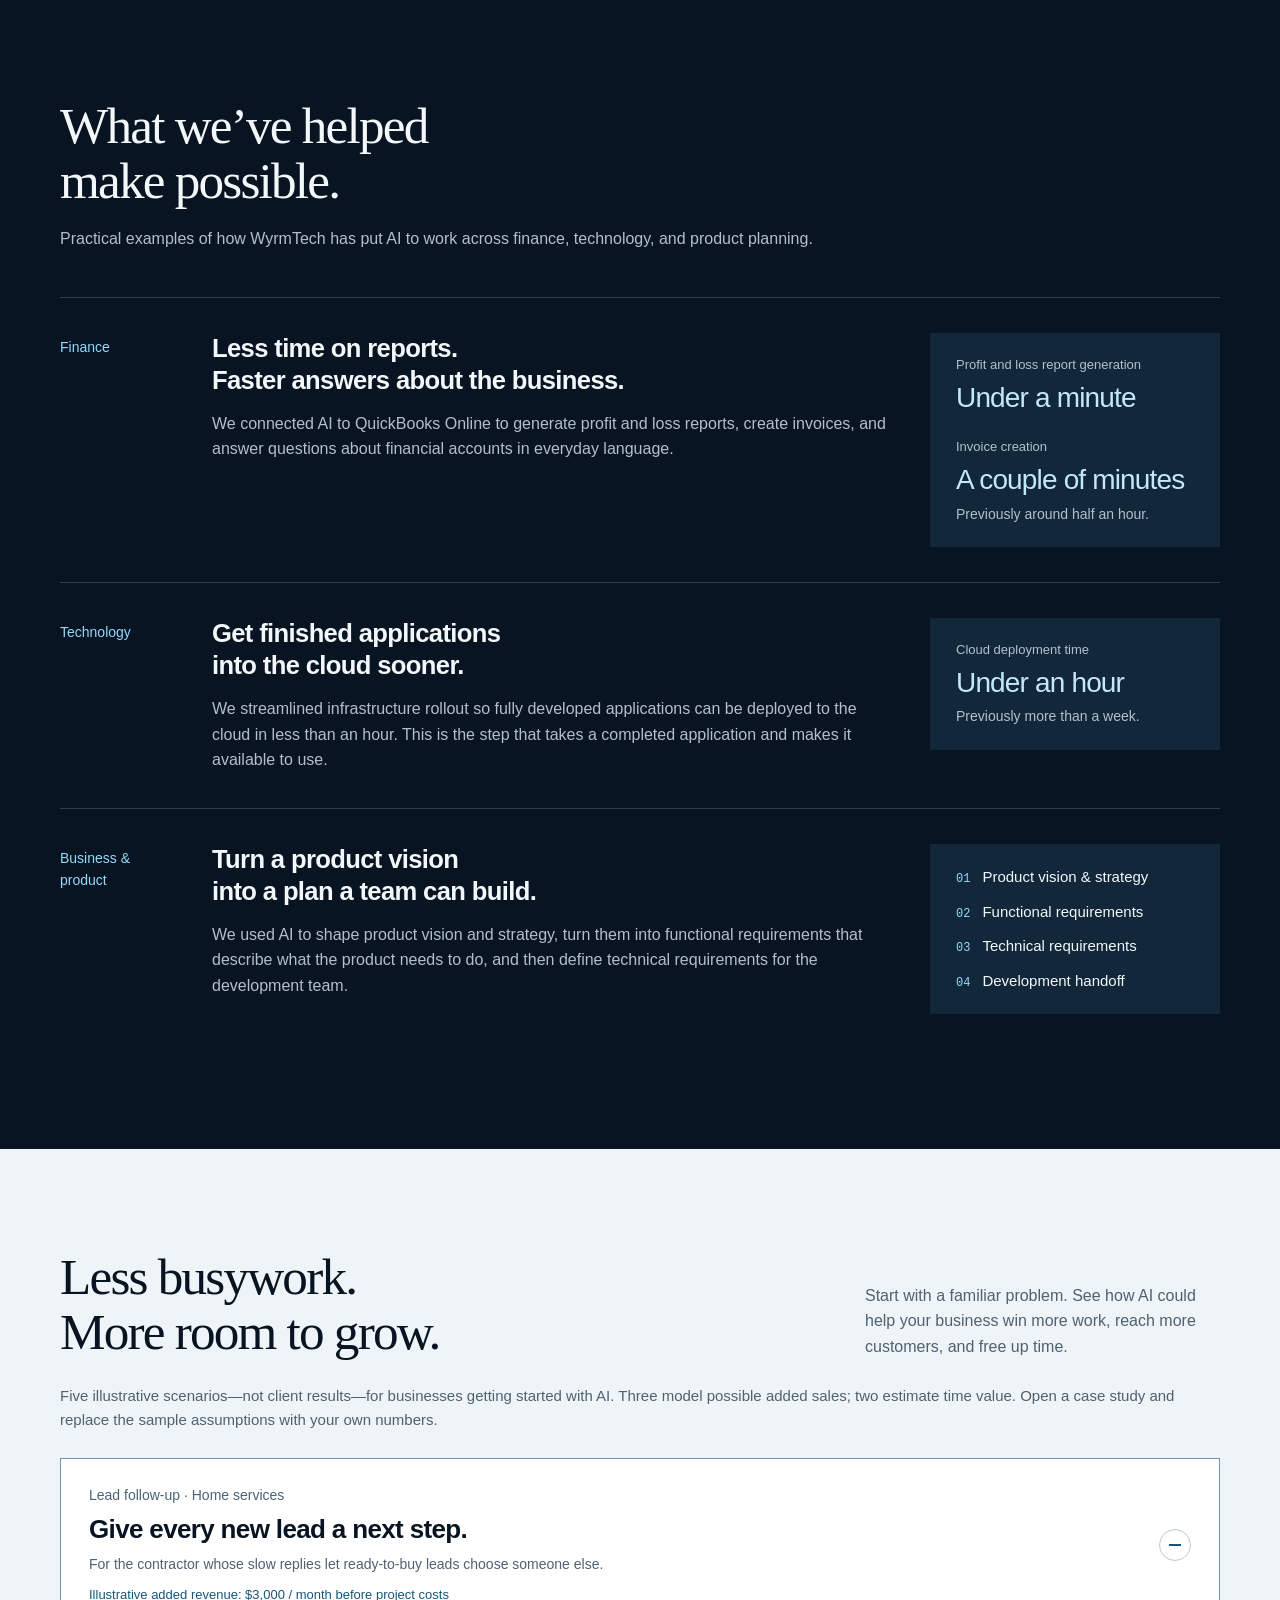
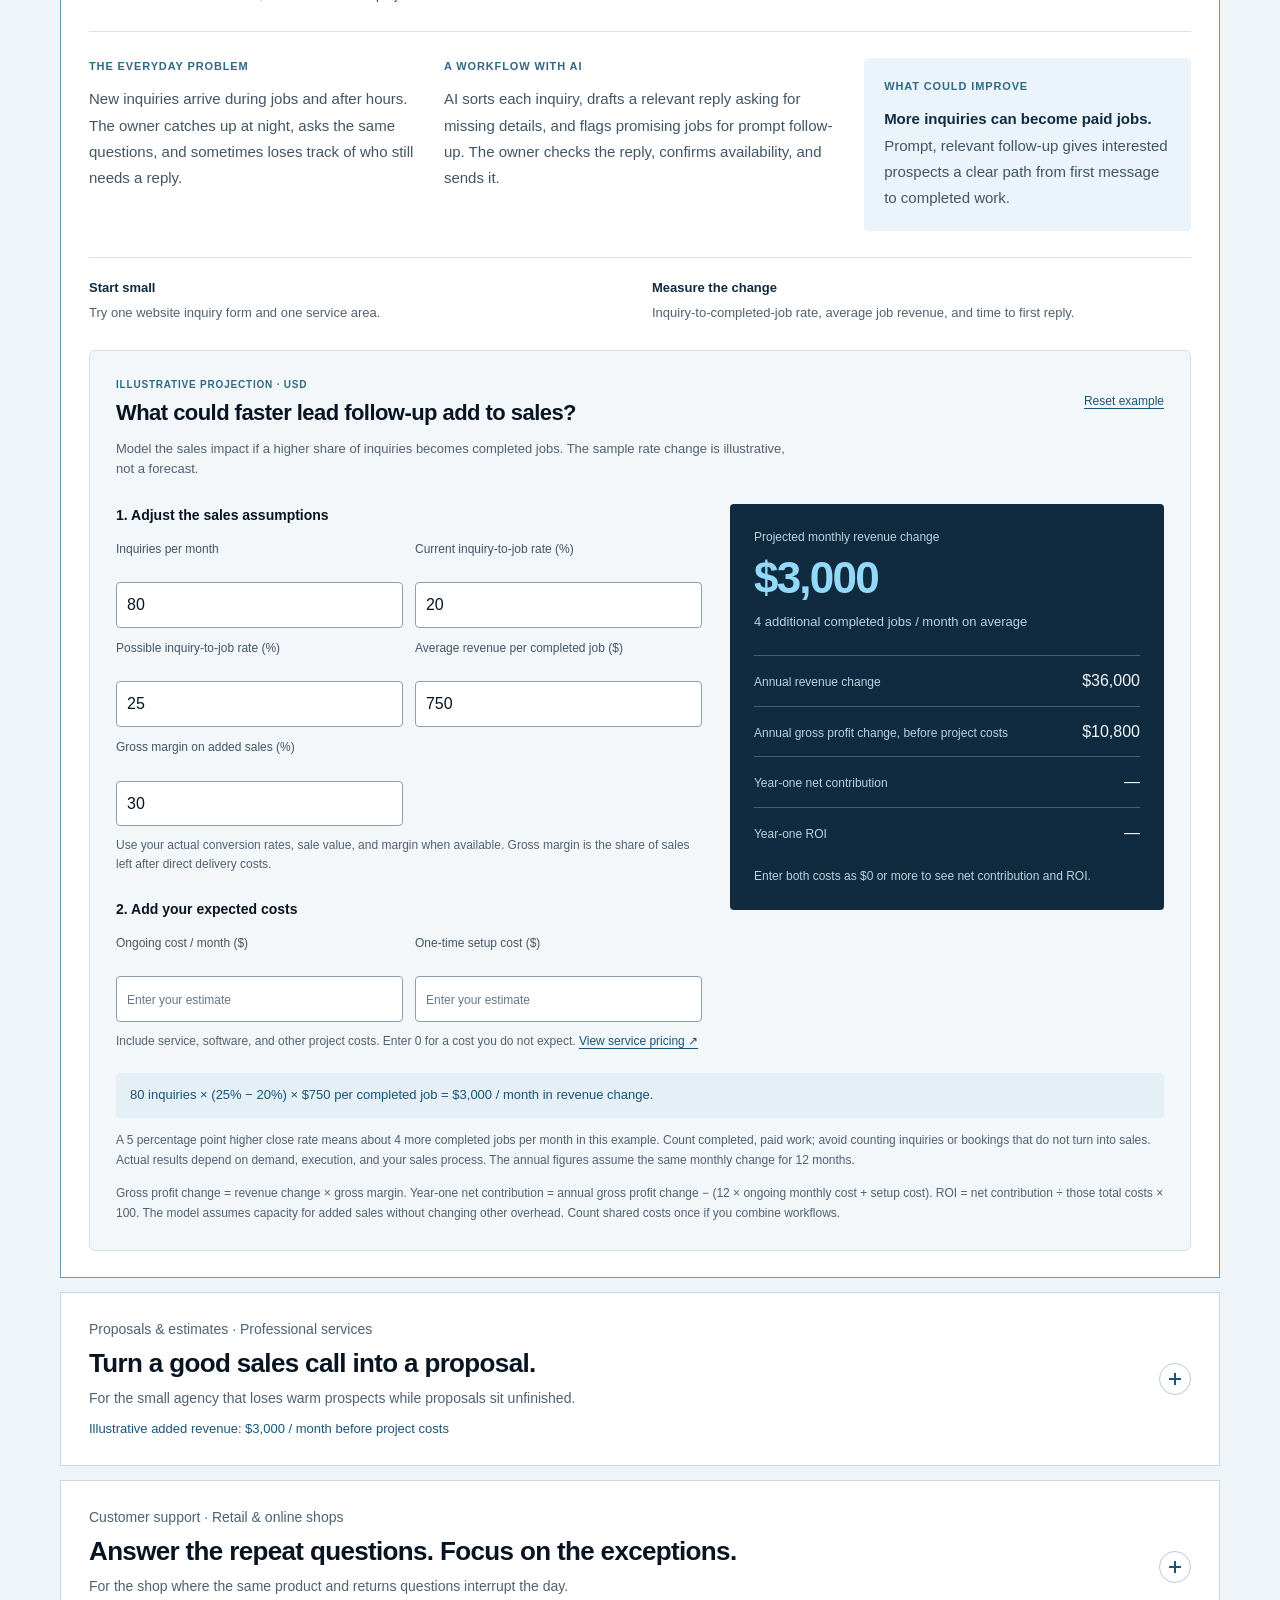
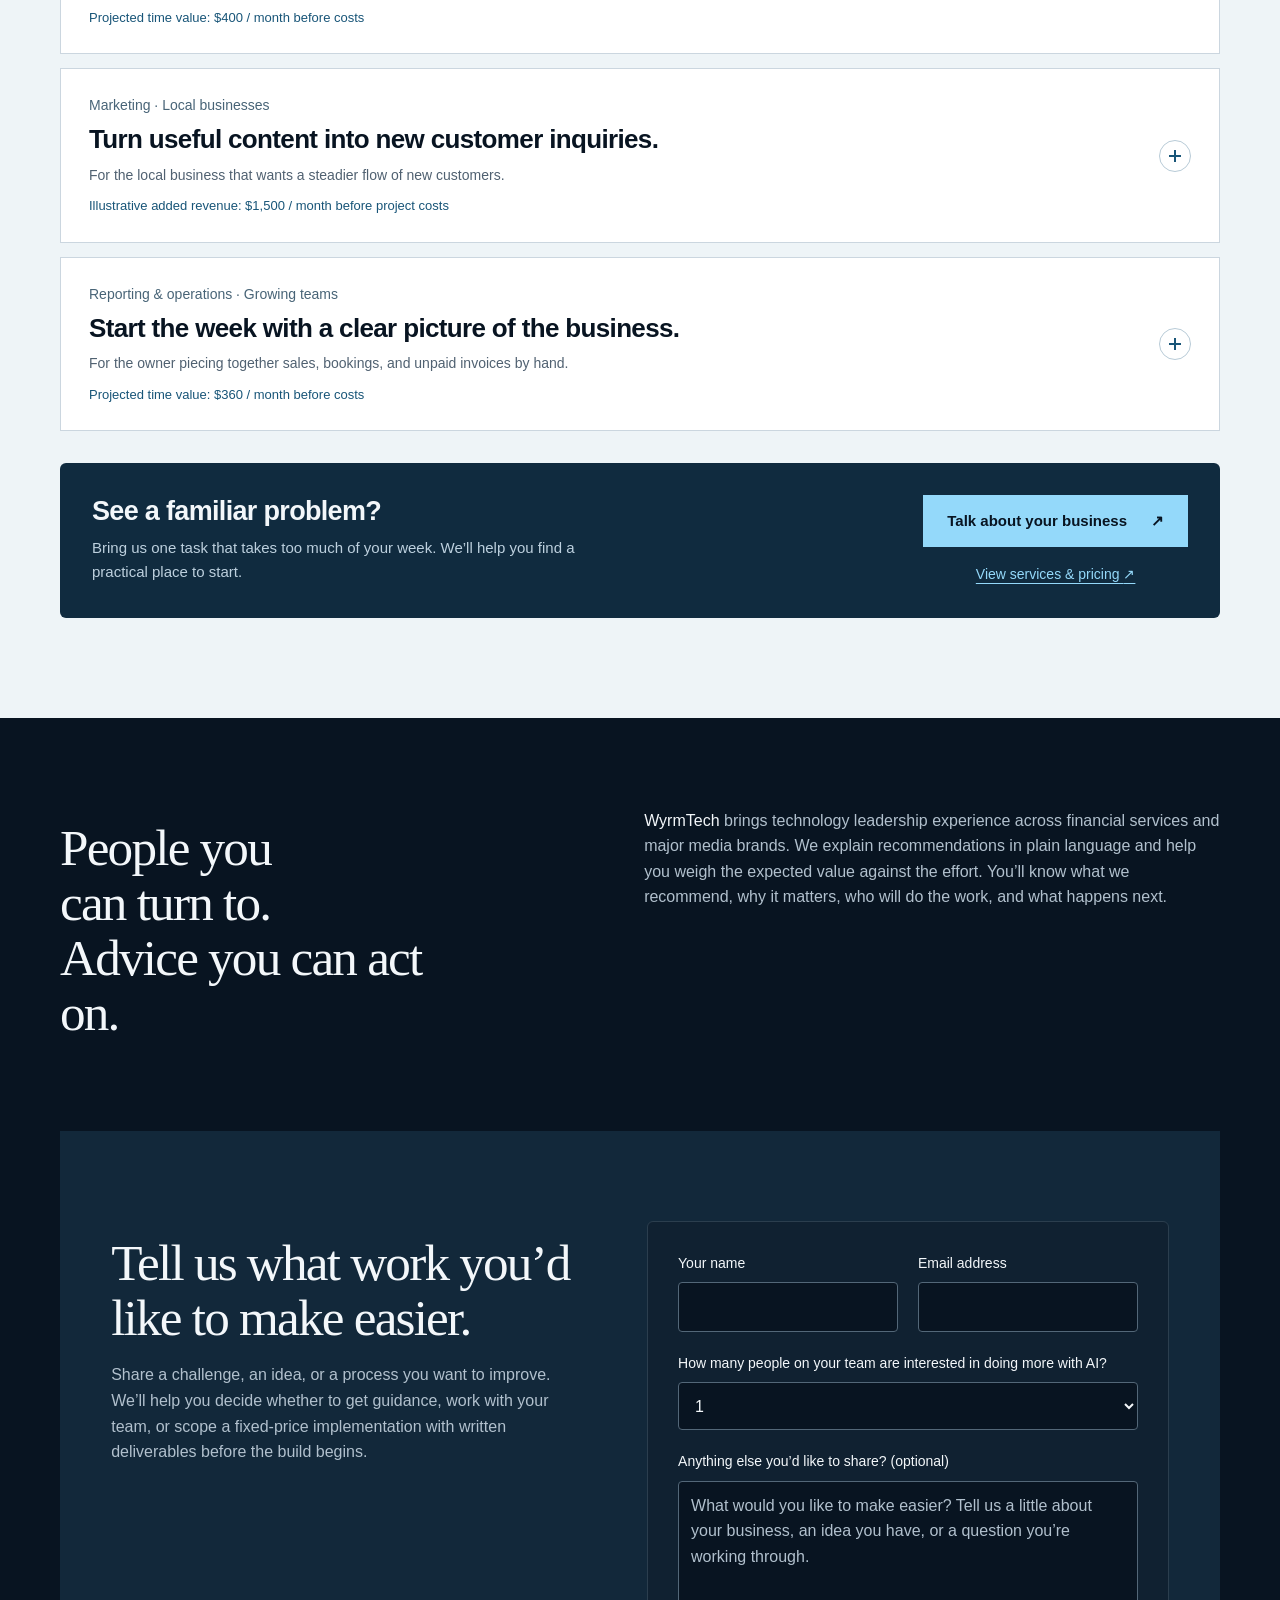
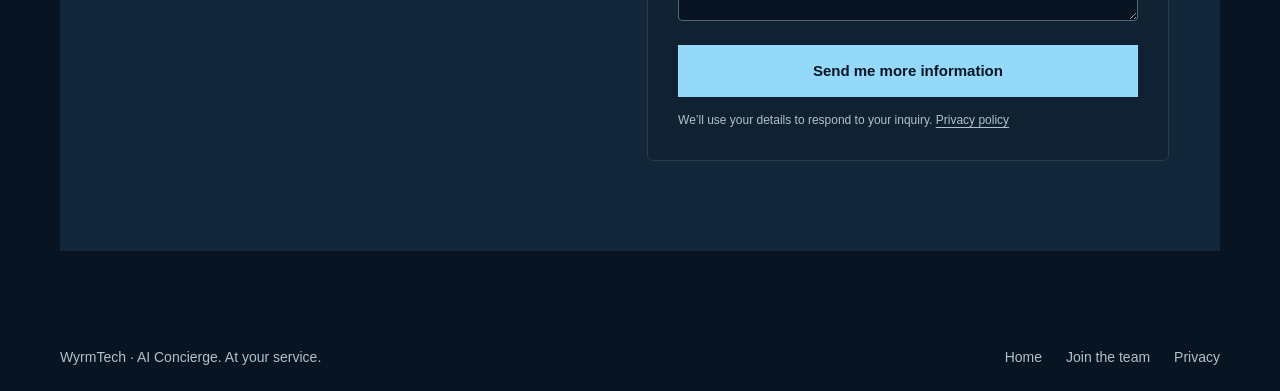
==== commit 2609e6c5: "docs: redoing the design" ====
--- a/ai/index.html
+++ b/ai/index.html
@@ -17,13 +17,15 @@
     <meta name="theme-color" content="#081421" />
     <link rel="icon" href="../favicon.svg" type="image/svg+xml" />
     <title>AI Concierge for Your Business | WyrmTech</title>
-    <link rel="stylesheet" href="styles.css?v=20261027-revenue" />
+    <link rel="stylesheet" href="styles.css?v=20261027-brief" />
+    <link rel="stylesheet" href="refresh.css?v=20261027-brief" />
   </head>
-  <body>
+  <body class="main-page">
     <a class="skip-link" href="#main">Skip to content</a>
     <header class="header wrap">
       <a class="brand" href="../index.html" aria-label="WyrmTech home"><img src="../world-dragon-simple.svg" alt="" width="53" height="30" />WyrmTech</a>
       <nav class="nav" aria-label="Page navigation">
+        <a class="nav-detail" href="#services">How we help</a>
         <a class="nav-detail" href="#our-work">Our work</a>
         <a class="nav-detail" href="#case-studies">Case studies</a>
         <a class="nav-detail" href="sign-up/">Services &amp; pricing</a>
@@ -32,49 +34,39 @@
     </header>
     <main id="main">
       <section class="hero wrap" aria-labelledby="page-title">
-        <div>
-          <p class="eyebrow">Practical AI support for your business</p>
-          <h1 id="page-title">AI Concierge.<span>At your service.</span></h1>
-          <p class="hero-copy">
-            WyrmTech helps you identify where AI can create value and put it into practice. Get expert guidance while you do the work, train your team together, or have us build an agreed solution for
-            you.
-          </p>
-          <a class="button" href="#case-studies">
-            Explore small-business case studies
-            <svg viewBox="0 0 24 24" fill="none" stroke="currentColor" stroke-width="1.7" aria-hidden="true"><path d="M4 12h15m-6-6 6 6-6 6" /></svg>
-          </a>
-          <p class="hero-note">A real team to talk to. A clear path from idea to implementation.</p>
+        <div class="hero-intro">
+          <p class="hero-identity">WyrmTech AI Concierge</p>
+          <h1 id="page-title">Make AI useful<br />for your business.</h1>
+          <p class="hero-copy">A real team to help you find practical opportunities, guide your people, and put AI to work.</p>
+          <div class="hero-actions">
+            <a class="button" href="#contact">Start a conversation <span aria-hidden="true">↗</span></a>
+            <a class="hero-secondary" href="sign-up/">Explore services &amp; pricing <span aria-hidden="true">↗</span></a>
+          </div>
+          <p class="hero-note">Start with the work you want to make easier.</p>
         </div>
-        <div class="path" aria-label="How AI Concierge works">
-          <p class="path-title">How we help.</p>
-          <div class="path-item">
-            <span class="path-number" aria-hidden="true">01 /</span>
-            <div>
-              <strong>Understand the work.</strong>
-              <p>We learn your priorities, your team’s responsibilities, and which tasks slow you down.</p>
-            </div>
-          </div>
-          <div class="path-item">
-            <span class="path-number" aria-hidden="true">02 /</span>
-            <div>
-              <strong>Find the useful opportunities.</strong>
-              <p>We recommend practical next steps based on your goals, budget, and existing systems.</p>
-            </div>
-          </div>
-          <div class="path-item">
-            <span class="path-number" aria-hidden="true">03 /</span>
-            <div>
-              <strong>Put the approach to work.</strong>
-              <p>Implement with our guidance, train your team, or have us deliver an agreed project.</p>
-            </div>
-          </div>
-          <p class="path-footer">Clear advice. Practical implementation.</p>
+        <div class="hero-brief" aria-label="The AI Concierge approach">
+          <p class="brief-heading">A practical path, shaped around you.</p>
+          <div class="brief-line"><strong>Understand</strong><span>We start with your business and the work that matters.</span></div>
+          <div class="brief-line"><strong>Choose</strong><span>Together, we find an approach that fits your goals.</span></div>
+          <div class="brief-line"><strong>Apply</strong><span>Learn with us, bring your team, or have us build it.</span></div>
+          <p class="brief-signoff">Real people. Practical progress.</p>
         </div>
       </section>
 
+      <section class="service-overview" id="services" aria-labelledby="services-title">
+        <div class="wrap service-overview-inner">
+          <div class="service-overview-heading"><h2 id="services-title">The right help<br />for the work.</h2><p>Choose how you want to move forward. We’ll help you find the right place to start.</p></div>
+          <div class="service-list">
+            <a href="sign-up/#steward"><strong>AI Advisory</strong><span>For owners who want guidance while they do the work.</span><b>From $100 / month <span aria-hidden="true">↗</span></b></a>
+            <a href="sign-up/#guild"><strong>AI Team Program</strong><span>For teams of three or more learning and working together.</span><b>From $300 / month for 3 <span aria-hidden="true">↗</span></b></a>
+            <a href="sign-up/#butler"><strong>AI Implementation</strong><span>For a defined project our team builds and delivers.</span><b>From $10,000 / project <span aria-hidden="true">↗</span></b></a>
+          </div>
+        </div>
+      </section>
+
       <section class="possibilities" id="possibilities" aria-labelledby="possibilities-title">
         <div class="wrap possibilities-inner">
-          <h2 class="eyebrow" id="possibilities-title">Start with something you do every day</h2>
+          <h2 id="possibilities-title">Start with everyday work.</h2>
           <div class="examples">
             <article class="example">
               <svg viewBox="0 0 24 24" fill="none" stroke="currentColor" stroke-width="1.5" aria-hidden="true"><path d="M14 3H5v18h14V8zm0 0v5h5M8 12h8M8 16h6" /></svg>
@@ -106,7 +98,7 @@
 
       <section class="work wrap" id="our-work" aria-labelledby="work-title">
         <div class="work-heading">
-          <p class="eyebrow">From our work</p>
+
           <h2 id="work-title">What we’ve helped<br />make possible.</h2>
           <p>Practical examples of how WyrmTech has put AI to work across finance, technology, and product planning.</p>
         </div>
@@ -168,27 +160,25 @@
         <div class="wrap" id="engagements">
           <div class="case-section-top">
             <div>
-              <p class="eyebrow">Small business case studies</p>
+
               <h2 id="case-studies-title">Less busywork.<br />More room to grow.</h2>
             </div>
             <p class="case-section-intro">Start with a familiar problem. See how AI could help your business win more work, reach more customers, and free up time.</p>
           </div>
-          <p class="case-context">Five illustrative scenarios for businesses getting started with AI. Three model possible added sales; two estimate time value. Open a case study and replace the sample assumptions with your own numbers.</p>
+          <p class="case-context">Five illustrative scenarios—not client results—for businesses getting started with AI. Three model possible added sales; two estimate time value. Open a case study and replace the sample assumptions with your own numbers.</p>
 
           <div class="case-list">
             <details class="case-study" id="lead-follow-up" open>
               <summary>
-                <h3>
-                  <span class="case-number" aria-hidden="true">01</span>
-                  <span class="case-heading-copy">
+                <div class="case-summary-grid">
+                  <div class="case-heading-copy">
                     <span class="case-category">Lead follow-up · Home services</span>
-                    <span class="case-title">Give every new lead a next step.</span>
+                    <h3 class="case-title">Give every new lead a next step.</h3>
                     <span class="case-preview">For the contractor whose slow replies let ready-to-buy leads choose someone else.</span>
                     <span class="case-estimate"><span data-roi-preview-label>Illustrative added revenue</span>: <span data-roi-preview>$3,000</span><span data-roi-preview-period> / month before project costs</span><span data-roi-preview-roi hidden> · Year-one ROI: <span data-roi-preview-roi-value>—</span></span></span>
-                  </span>
-                  </span>
+                  </div>
                   <span class="case-toggle" aria-hidden="true"></span>
-                </h3>
+                </div>
               </summary>
               <div class="case-body">
                 <div class="case-workflow">
@@ -287,17 +277,15 @@
 
             <details class="case-study" id="faster-proposals">
               <summary>
-                <h3>
-                  <span class="case-number" aria-hidden="true">02</span>
-                  <span class="case-heading-copy">
+                <div class="case-summary-grid">
+                  <div class="case-heading-copy">
                     <span class="case-category">Proposals &amp; estimates · Professional services</span>
-                    <span class="case-title">Turn a good sales call into a proposal.</span>
+                    <h3 class="case-title">Turn a good sales call into a proposal.</h3>
                     <span class="case-preview">For the small agency that loses warm prospects while proposals sit unfinished.</span>
                     <span class="case-estimate"><span data-roi-preview-label>Illustrative added revenue</span>: <span data-roi-preview>$3,000</span><span data-roi-preview-period> / month before project costs</span><span data-roi-preview-roi hidden> · Year-one ROI: <span data-roi-preview-roi-value>—</span></span></span>
-                  </span>
-                  </span>
+                  </div>
                   <span class="case-toggle" aria-hidden="true"></span>
-                </h3>
+                </div>
               </summary>
               <div class="case-body">
                 <div class="case-workflow">
@@ -397,16 +385,15 @@
 
             <details class="case-study" id="customer-support">
               <summary>
-                <h3>
-                  <span class="case-number" aria-hidden="true">03</span>
-                  <span class="case-heading-copy">
+                <div class="case-summary-grid">
+                  <div class="case-heading-copy">
                     <span class="case-category">Customer support · Retail &amp; online shops</span>
-                    <span class="case-title">Answer the repeat questions. Focus on the exceptions.</span>
+                    <h3 class="case-title">Answer the repeat questions. Focus on the exceptions.</h3>
                     <span class="case-preview">For the shop where the same product and returns questions interrupt the day.</span>
                     <span class="case-estimate"><span data-roi-preview-label>Projected time value</span>: <span data-roi-preview>$400</span><span data-roi-preview-period> / month before costs</span></span>
-                  </span>
+                  </div>
                   <span class="case-toggle" aria-hidden="true"></span>
-                </h3>
+                </div>
               </summary>
               <div class="case-body">
                 <div class="case-workflow">
@@ -534,17 +521,15 @@
 
             <details class="case-study" id="consistent-marketing">
               <summary>
-                <h3>
-                  <span class="case-number" aria-hidden="true">04</span>
-                  <span class="case-heading-copy">
+                <div class="case-summary-grid">
+                  <div class="case-heading-copy">
                     <span class="case-category">Marketing · Local businesses</span>
-                    <span class="case-title">Turn useful content into new customer inquiries.</span>
+                    <h3 class="case-title">Turn useful content into new customer inquiries.</h3>
                     <span class="case-preview">For the local business that wants a steadier flow of new customers.</span>
                     <span class="case-estimate"><span data-roi-preview-label>Illustrative added revenue</span>: <span data-roi-preview>$1,500</span><span data-roi-preview-period> / month before project costs</span><span data-roi-preview-roi hidden> · Year-one ROI: <span data-roi-preview-roi-value>—</span></span></span>
-                  </span>
-                  </span>
+                  </div>
                   <span class="case-toggle" aria-hidden="true"></span>
-                </h3>
+                </div>
               </summary>
               <div class="case-body">
                 <div class="case-workflow">
@@ -639,16 +624,15 @@
 
             <details class="case-study" id="weekly-business-review">
               <summary>
-                <h3>
-                  <span class="case-number" aria-hidden="true">05</span>
-                  <span class="case-heading-copy">
+                <div class="case-summary-grid">
+                  <div class="case-heading-copy">
                     <span class="case-category">Reporting &amp; operations · Growing teams</span>
-                    <span class="case-title">Start the week with a clear picture of the business.</span>
+                    <h3 class="case-title">Start the week with a clear picture of the business.</h3>
                     <span class="case-preview">For the owner piecing together sales, bookings, and unpaid invoices by hand.</span>
                     <span class="case-estimate"><span data-roi-preview-label>Projected time value</span>: <span data-roi-preview>$360</span><span data-roi-preview-period> / month before costs</span></span>
-                  </span>
+                  </div>
                   <span class="case-toggle" aria-hidden="true"></span>
-                </h3>
+                </div>
               </summary>
               <div class="case-body">
                 <div class="case-workflow">
@@ -790,7 +774,7 @@
 
       <section class="adviser wrap" aria-labelledby="adviser-title">
         <div>
-          <p class="eyebrow">The people behind AI Concierge</p>
+
           <h2 id="adviser-title">People you can turn to.<br />Advice you can act on.</h2>
         </div>
         <p class="adviser-copy">
@@ -801,7 +785,7 @@
 
       <section class="contact wrap" aria-labelledby="contact">
         <div class="contact-copy">
-          <p class="eyebrow">Take the next step</p>
+
           <h2 id="contact">Tell us what work you’d<br />like to make easier.</h2>
           <p>
             Share a challenge, an idea, or a process you want to improve. We’ll help you decide whether to get guidance, work with your team, or scope a fixed-price implementation with written
@@ -844,7 +828,7 @@
     </main>
     <footer class="footer wrap">
       <span>WyrmTech · AI Concierge. At your service.</span>
-      <div class="footer-links"><a href="../index.html">Home</a><a href="../privacy/">Privacy</a></div>
+      <div class="footer-links"><a href="../index.html">Home</a><a href="join-the-team/">Join the team</a><a href="../privacy/">Privacy</a></div>
     </footer>
     <script src="contact.js" defer></script>
     <script src="case-studies.js?v=20261027-revenue" defer></script>
--- a/ai/styles.css
+++ b/ai/styles.css
@@ -127,10 +127,6 @@
   gap: 65px;
   align-items: center;
   padding-block: 88px 82px;
-}
-.hero .eyebrow {
-  color: var(--blue);
-  margin-bottom: 25px;
 }
 h1 {
   font-size: clamp(48px, 5.6vw, 72px);
@@ -187,47 +183,13 @@
   color: var(--muted);
   font-size: 14px;
 }
-.path {
-  position: relative;
-  padding: 28px 0 20px 34px;
-  border-left: 1px solid var(--line);
-}
-.path-title {
-  font-size: 13px;
-  color: var(--muted);
-  letter-spacing: 0.03em;
-  margin-bottom: 25px;
-}
-.path-item {
-  display: grid;
-  grid-template-columns: 46px 1fr;
-  gap: 18px;
-  align-items: center;
-  padding: 21px 0;
-  border-top: 1px solid var(--line);
-}
-.path-number {
-  font-family: ui-monospace, SFMono-Regular, Consolas, monospace;
-  font-size: 13px;
-  color: var(--blue);
-}
-.path-item strong {
-  display: block;
-  font-size: 25px;
-  line-height: 1.25;
-  font-weight: 500;
-  letter-spacing: -0.03em;
-}
-.path-item p {
-  color: var(--muted);
-  margin-top: 6px;
-  font-size: 15px;
-}
-.path-footer {
-  margin-top: 9px;
-  color: var(--blue);
-  font-size: 13px;
-}
+
+
+
+
+
+
+
 .possibilities {
   background: #0d1d2c;
   border-block: 1px solid var(--line);
@@ -418,24 +380,11 @@
   outline: 3px solid #185578;
   outline-offset: 4px;
 }
-.case-study summary h3 {
-  display: grid;
-  grid-template-columns: 40px minmax(0, 1fr) 32px;
+.case-study summary .case-summary-grid {
+  display: grid;
+  grid-template-columns: minmax(0, 1fr) 32px;
   align-items: center;
   gap: 22px;
-}
-.case-number {
-  display: grid;
-  place-items: center;
-  width: 40px;
-  height: 40px;
-  background: #edf3f7;
-  border: 1px solid #dce5eb;
-  border-radius: 4px;
-  color: #316985;
-  font-family: ui-monospace, SFMono-Regular, Consolas, monospace;
-  font-size: 13px;
-  font-weight: 500;
 }
 .case-heading-copy > span {
   display: block;
@@ -914,16 +863,9 @@
   h1 {
     font-size: 56px;
   }
-  .path {
-    padding-left: 24px;
-  }
-  .path-item {
-    gap: 10px;
-    grid-template-columns: 32px 1fr;
-  }
-  .path-item strong {
-    font-size: 22px;
-  }
+
+
+
   .examples {
     gap: 24px;
   }
@@ -957,27 +899,12 @@
     font-size: 17px;
     max-width: 560px;
   }
-  .path {
-    padding: 0;
-    border-left: 0;
-  }
-  .path-title {
-    margin-bottom: 12px;
-  }
-  .path-item {
-    padding-block: 17px;
-    grid-template-columns: 34px 1fr;
-  }
-  .path-item strong {
-    font-size: 21px;
-  }
-  .path-item p {
-    font-size: 14px;
-    margin-top: 3px;
-  }
-  .path-footer {
-    margin-top: 8px;
-  }
+
+
+
+
+
+
   .examples {
     grid-template-columns: 1fr;
     gap: 27px;
@@ -1020,18 +947,14 @@
   .case-study summary {
     padding: 22px 20px;
   }
-  .case-study summary h3 {
-    grid-template-columns: 28px minmax(0, 1fr) 28px;
+  .case-study summary .case-summary-grid {
+    grid-template-columns: minmax(0, 1fr) 28px;
     align-items: start;
     gap: 12px;
   }
-  .case-number,
   .case-toggle {
     width: 28px;
     height: 28px;
-  }
-  .case-number {
-    font-size: 11px;
   }
   .case-toggle::before,
   .case-toggle::after {
@@ -1134,11 +1057,8 @@
   .nav {
     font-size: 13px;
   }
-  .case-study summary h3 {
+  .case-study summary .case-summary-grid {
     grid-template-columns: minmax(0, 1fr) 28px;
-  }
-  .case-number {
-    display: none;
   }
 }
 @media (prefers-reduced-motion: reduce) {
--- a/ai/refresh.css
+++ b/ai/refresh.css
@@ -0,0 +1,145 @@
+/* AI Concierge: a shared editorial frame for the marketing journey. */
+:root {
+  --brief-ink: #081421;
+  --brief-panel: #12283a;
+  --brief-panel-light: #1a3448;
+  --brief-paper: #eef4f7;
+  --brief-accent: #a9dbf4;
+}
+::selection { background: var(--brief-accent); color: var(--brief-ink); }
+.main-page, .signup-page, .join-page, .confirm-page { accent-color: var(--brief-accent); }
+.main-page .header, .signup-page .header, .join-page .header, .confirm-page .header { border-bottom: 0; }
+.main-page h1, .signup-page h1, .join-page h1,
+.main-page h2, .signup-page h2, .join-page h2,
+.confirm-page h1, .deck-page h1, .deck-page h2 {
+  font-family: Georgia, 'Times New Roman', serif;
+  font-weight: 400;
+  letter-spacing: -.035em;
+  text-wrap: balance;
+}
+.main-page h1, .signup-page h1, .join-page h1 { line-height: 1.04; }
+.main-page h1 span, .signup-page h1 span, .join-page h1 span, .confirm-page h1 span { color: inherit; }
+.main-page .button, .signup-page .button, .join-page .button, .confirm-page .button { border-radius: 0; }
+.main-page .hero { grid-template-columns: minmax(0, 1.2fr) minmax(300px, .8fr); gap: clamp(50px, 7vw, 110px); padding-block: 88px 112px; align-items: end; }
+.hero-identity { color: var(--brief-accent); font-size: 16px; font-weight: 600; margin-bottom: 24px; }
+.main-page .hero h1 { font-size: clamp(48px, 5.8vw, 82px); }
+.main-page .hero-copy { max-width: 590px; font-size: clamp(18px, 1.5vw, 21px); color: #d3e0e8; }
+.hero-actions { display: flex; align-items: center; flex-wrap: wrap; gap: 20px 28px; margin-top: 32px; }
+.main-page .hero .button { margin: 0; }
+.hero-secondary { font-weight: 600; text-decoration: underline; text-underline-offset: 5px; }
+.hero-secondary:hover { color: var(--brief-accent); }
+.main-page .hero-note { margin-top: 20px; font-size: 15px; }
+.hero-brief { background: var(--brief-panel); padding: clamp(28px, 3vw, 42px); }
+.brief-heading { font-family: Georgia, 'Times New Roman', serif; font-size: clamp(25px, 2.3vw, 34px); line-height: 1.15; margin-bottom: 28px; }
+.brief-line { display: grid; grid-template-columns: 105px 1fr; gap: 18px; padding-block: 16px; }
+.brief-line + .brief-line { border-top: 1px solid #395164; }
+.brief-line strong { font-size: 16px; }
+.brief-line span { color: #d0dee7; font-size: 15px; line-height: 1.55; }
+.brief-signoff { color: var(--brief-accent); margin-top: 23px; font-size: 15px; }
+.service-overview { background: var(--brief-panel-light); padding-block: 88px 96px; }
+.service-overview-inner { display: grid; grid-template-columns: minmax(220px, .85fr) minmax(0, 1.15fr); gap: clamp(45px, 7vw, 110px); }
+.service-overview-heading h2 { font-size: clamp(39px, 4vw, 58px); line-height: 1.08; }
+.service-overview-heading p { color: #d0dee7; margin-top: 22px; max-width: 330px; font-size: 17px; }
+.service-list { display: grid; gap: 0; }
+.service-list a { display: grid; grid-template-columns: minmax(150px, .8fr) minmax(0, 1.2fr); gap: 6px 22px; padding: 22px 0; border-bottom: 1px solid #547083; }
+.service-list a:first-child { padding-top: 0; }
+.service-list strong { font-size: 22px; line-height: 1.25; }
+.service-list a > span { color: #d0dee7; line-height: 1.55; }
+.service-list b { grid-column: 2; color: var(--brief-accent); font-size: 15px; margin-top: 4px; }
+.service-list a:hover strong, .service-list a:hover b { color: #fff; }
+.main-page .possibilities { border: 0; background: #0e2030; }
+.main-page .possibilities-inner { padding-block: 68px; }
+.main-page .possibilities h2 { font-size: clamp(30px, 3vw, 42px); margin-bottom: 30px; }
+.main-page .example { display: block; }
+.main-page .example svg { display: none; }
+.main-page .example h3 { font-size: 20px; }
+.main-page .example p { max-width: 34ch; font-size: 16px; color: #d0dee7; }
+.main-page .work { padding-block: 100px; }
+.main-page .work-heading h2, .main-page .case-section-top h2, .main-page .adviser h2, .main-page .contact h2 { font-size: clamp(39px, 4vw, 58px); line-height: 1.08; }
+.main-page .work-heading { max-width: 780px; margin-bottom: 45px; }
+.main-page .work-example { grid-template-columns: 120px minmax(0, 1fr) minmax(0, 290px); padding-block: 35px; }
+.main-page .work-copy h3 { font-size: clamp(23px, 2vw, 29px); }
+.main-page .work-result { border: 0; padding: 22px 26px; background: var(--brief-panel); }
+.main-page .result-value { color: #c3e8fa; }
+.main-page .case-studies { padding-block: 100px; background: var(--brief-paper); }
+.main-page .case-context { font-size: 15px; }
+.main-page .case-study { border-radius: 0; }
+.main-page .adviser, .main-page .contact { padding-block: 90px; }
+.main-page .adviser { border: 0; }
+.main-page .contact { border: 0; background: var(--brief-panel); padding-inline: clamp(24px, 4vw, 56px); margin-bottom: 70px; }
+.main-page .footer, .signup-page .footer, .join-page .footer, .confirm-page .footer { border: 0; font-size: 14px; }
+.signup-page .signup-intro { padding-block: 75px 80px; }
+.signup-page .signup-intro h1, .join-page .join-intro h1 { font-size: clamp(46px, 5.2vw, 72px); }
+.signup-page .signup-lead { color: #d0dee7; }
+.signup-page .signup-choices { gap: 0; margin-top: 45px; background: var(--brief-panel); }
+.signup-page .signup-choices a { border: 0; border-radius: 0; background: transparent; padding: 28px; gap: 10px; }
+.signup-page .signup-choices a + a { border-left: 1px solid #395164; }
+.signup-page .signup-choices a:hover { background: var(--brief-panel-light); }
+.signup-page .signup-choices strong { font-size: 22px; }
+.signup-page .signup-choices span { font-size: 15px; color: #d0dee7; }
+.signup-page .signup-choices b { font-size: 16px; color: #c3e8fa; }
+.signup-page .signup-choices .choice-action { color: #c3e8fa; font-size: 14px; margin-top: 8px; }
+.signup-page .signup-service-section + .signup-service-section { margin-top: 80px; }
+.signup-page .signup-offering, .signup-page .signup-checkout, .signup-page .signup-butler-action, .signup-page .signup-first-conversation { border-radius: 0; }
+.signup-page .signup-offering { border: 0; background: var(--brief-panel); padding: clamp(28px, 4vw, 48px); }
+.signup-page .signup-offering h2 { font-size: clamp(37px, 3.7vw, 52px); }
+.signup-page .signup-checkout { border: 0; }
+.signup-page .signup-service-name { letter-spacing: 0; text-transform: none; font-size: 14px; }
+.signup-page .signup-offering-copy, .signup-page .signup-benefits p { font-size: 16px; }
+.join-page .join-intro { padding-block: 90px 100px; align-items: center; }
+.join-page .join-intro-copy { color: #d0dee7; }
+.join-contact { margin-top: 27px; }
+.join-page .role-section, .join-page .program-notes { border: 0; }
+.join-page .role-section { padding-block: 35px 85px; }
+.join-page .role-heading h2, .join-page .program-notes h2, .join-page .product-section-heading h2 { font-size: clamp(36px, 4vw, 55px); }
+.join-page .role-card, .join-page .earnings-panel, .join-page .product-tier-card { border-radius: 0; }
+.join-page .program-notes { padding-block: 80px; }
+.confirm-page main { text-align: left; width: min(760px, calc(100% - 48px)); padding-block: 90px; }
+.confirm-page .confirmation-mark { margin: 0 0 30px; border: 0; border-radius: 0; }
+.confirm-page .eyebrow { text-transform: none; letter-spacing: 0; font-size: 15px; }
+.confirm-page h1 { font-size: clamp(48px, 6vw, 76px); }
+.confirm-page .intro { margin: 24px 0 0; }
+.confirm-page .next-step { margin: 38px 0 30px; border: 0; border-radius: 0; padding: 28px; }
+.confirm-page .next-step h2 { font-family: Georgia, 'Times New Roman', serif; font-size: 27px; }
+.deck-page h1, .deck-page h2 { line-height: 1.06; }
+.deck-page h1 em, .deck-page h2 em { font-style: normal; color: inherit; }
+.deck-page .slide > .eyebrow { display: none; }
+.deck-page .cover-visual, .deck-page .service-card, .deck-page .plan, .deck-page .proof-primary { border-radius: 0; }
+.deck-page .cover-visual { background: var(--brief-panel); }
+.deck-page .slide-bottom { font-size: 13px; }
+@media (max-width: 800px) {
+  .main-page .hero { grid-template-columns: 1fr; padding-block: 60px 70px; gap: 48px; }
+  .service-overview-inner { grid-template-columns: 1fr; gap: 42px; }
+  .service-overview { padding-block: 68px; }
+  .main-page .work, .main-page .case-studies { padding-block: 70px; }
+  .main-page .work-example { grid-template-columns: 1fr; gap: 16px; }
+  .main-page .adviser, .main-page .contact { padding-block: 60px; }
+  .signup-page .signup-intro { padding-block: 55px 60px; }
+  .signup-page .signup-choices { grid-template-columns: 1fr; }
+  .signup-page .signup-choices a + a { border-left: 0; border-top: 1px solid #395164; }
+  .signup-page .signup-service-section + .signup-service-section { margin-top: 60px; }
+  .join-page .join-intro { padding-block: 60px; }
+}
+@media (max-width: 480px) {
+  .main-page .hero h1, .signup-page .signup-intro h1, .join-page .join-intro h1 { font-size: clamp(42px, 10vw, 55px); }
+  .hero-actions { align-items: flex-start; flex-direction: column; }
+  .brief-line { grid-template-columns: 1fr; gap: 5px; }
+  .service-list a { grid-template-columns: 1fr; gap: 8px; }
+  .service-list b { grid-column: 1; }
+  .main-page .contact { margin-bottom: 45px; }
+  .confirm-page main { padding-block: 60px; }
+}
+@media (prefers-reduced-motion: reduce) {
+  html { scroll-behavior: auto; }
+  .main-page .button, .signup-page .button, .join-page .button, .confirm-page .button { transition: none; }
+  .main-page .button:hover, .signup-page .button:hover, .join-page .button:hover, .confirm-page .button:hover { transform: none; }
+}
+@media print {
+  .deck-page .slide > .eyebrow { display: none; }
+  .deck-page .cover-visual { background: #f1f5f8; }
+}
+.main-page .case-study[open] { box-shadow: none; }
+.main-page .case-category { font-size: 14px; font-weight: 500; letter-spacing: 0; text-transform: none; }
+
+.signup-page .pricing-fallback { margin: 16px; color: #d0dee7; font-size: 15px; }
+.signup-page .pricing-fallback a { color: #c3e8fa; text-decoration: underline; text-underline-offset: 4px; }
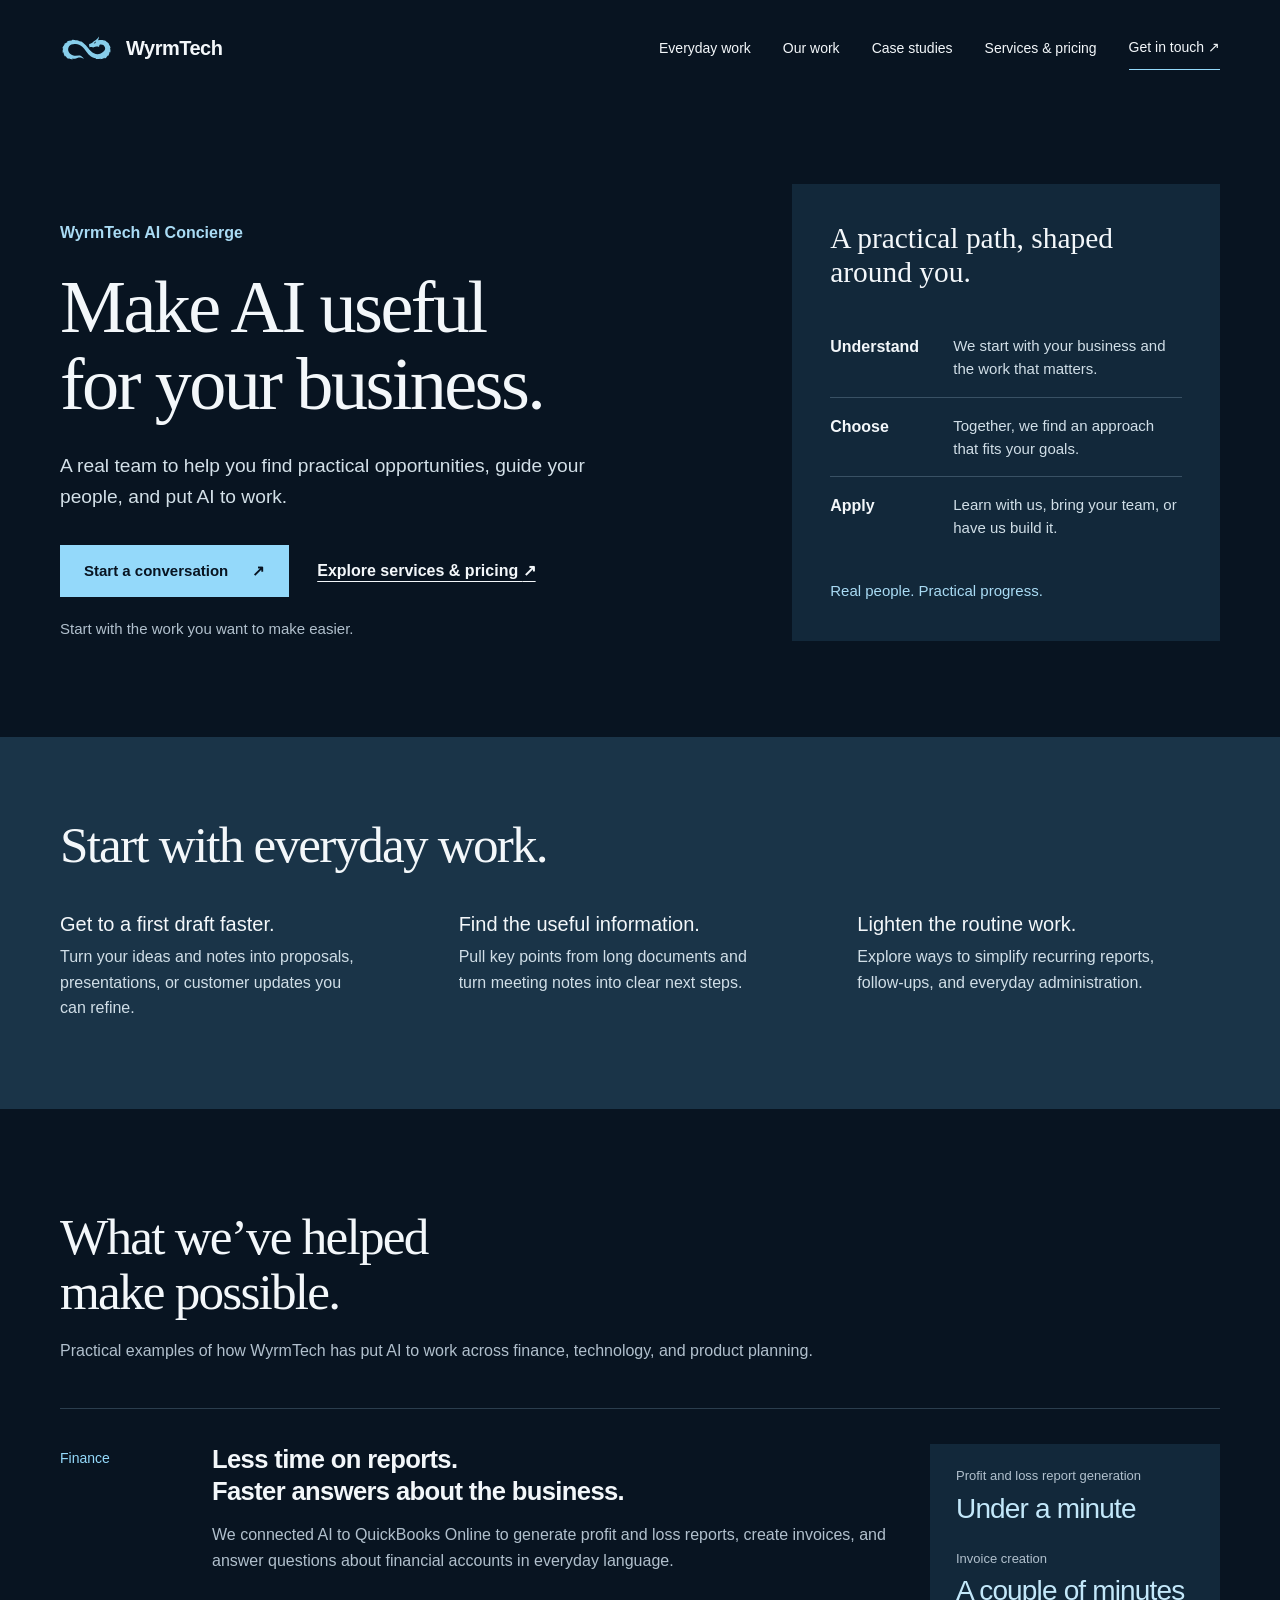
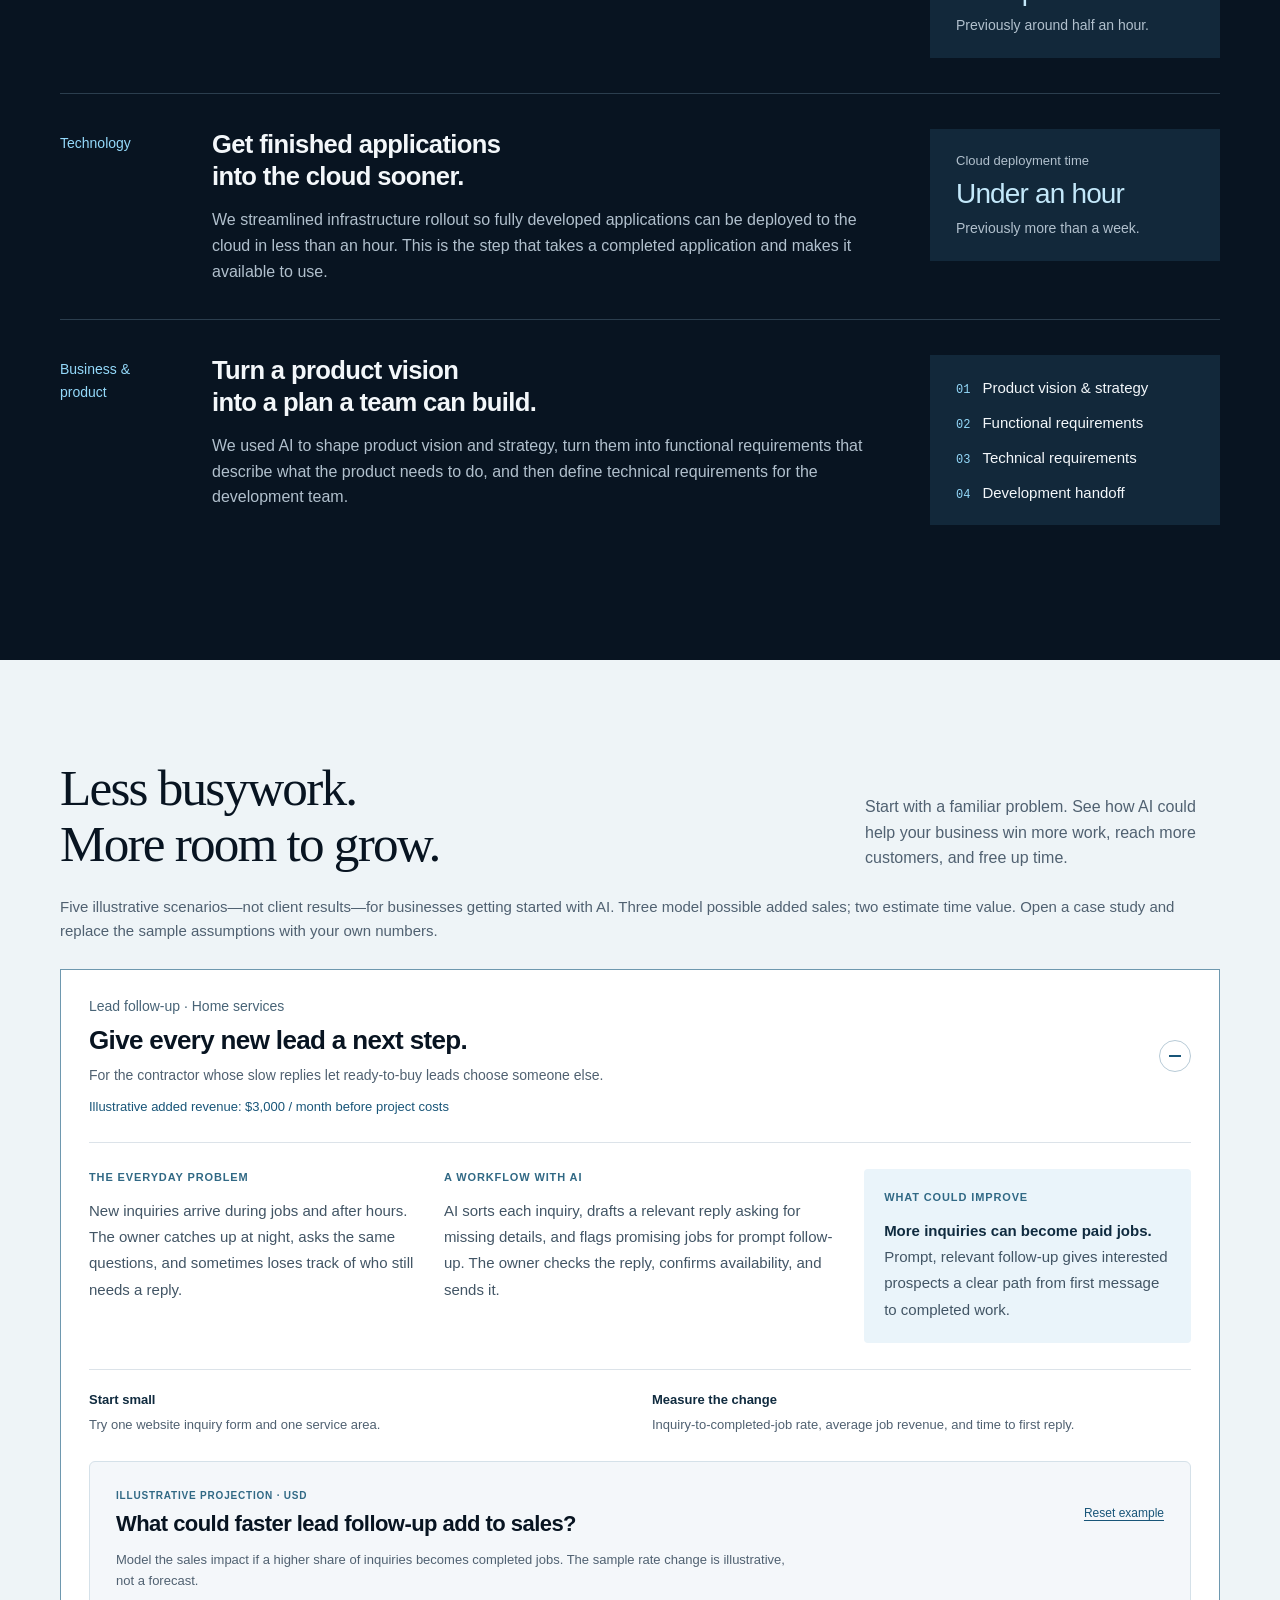
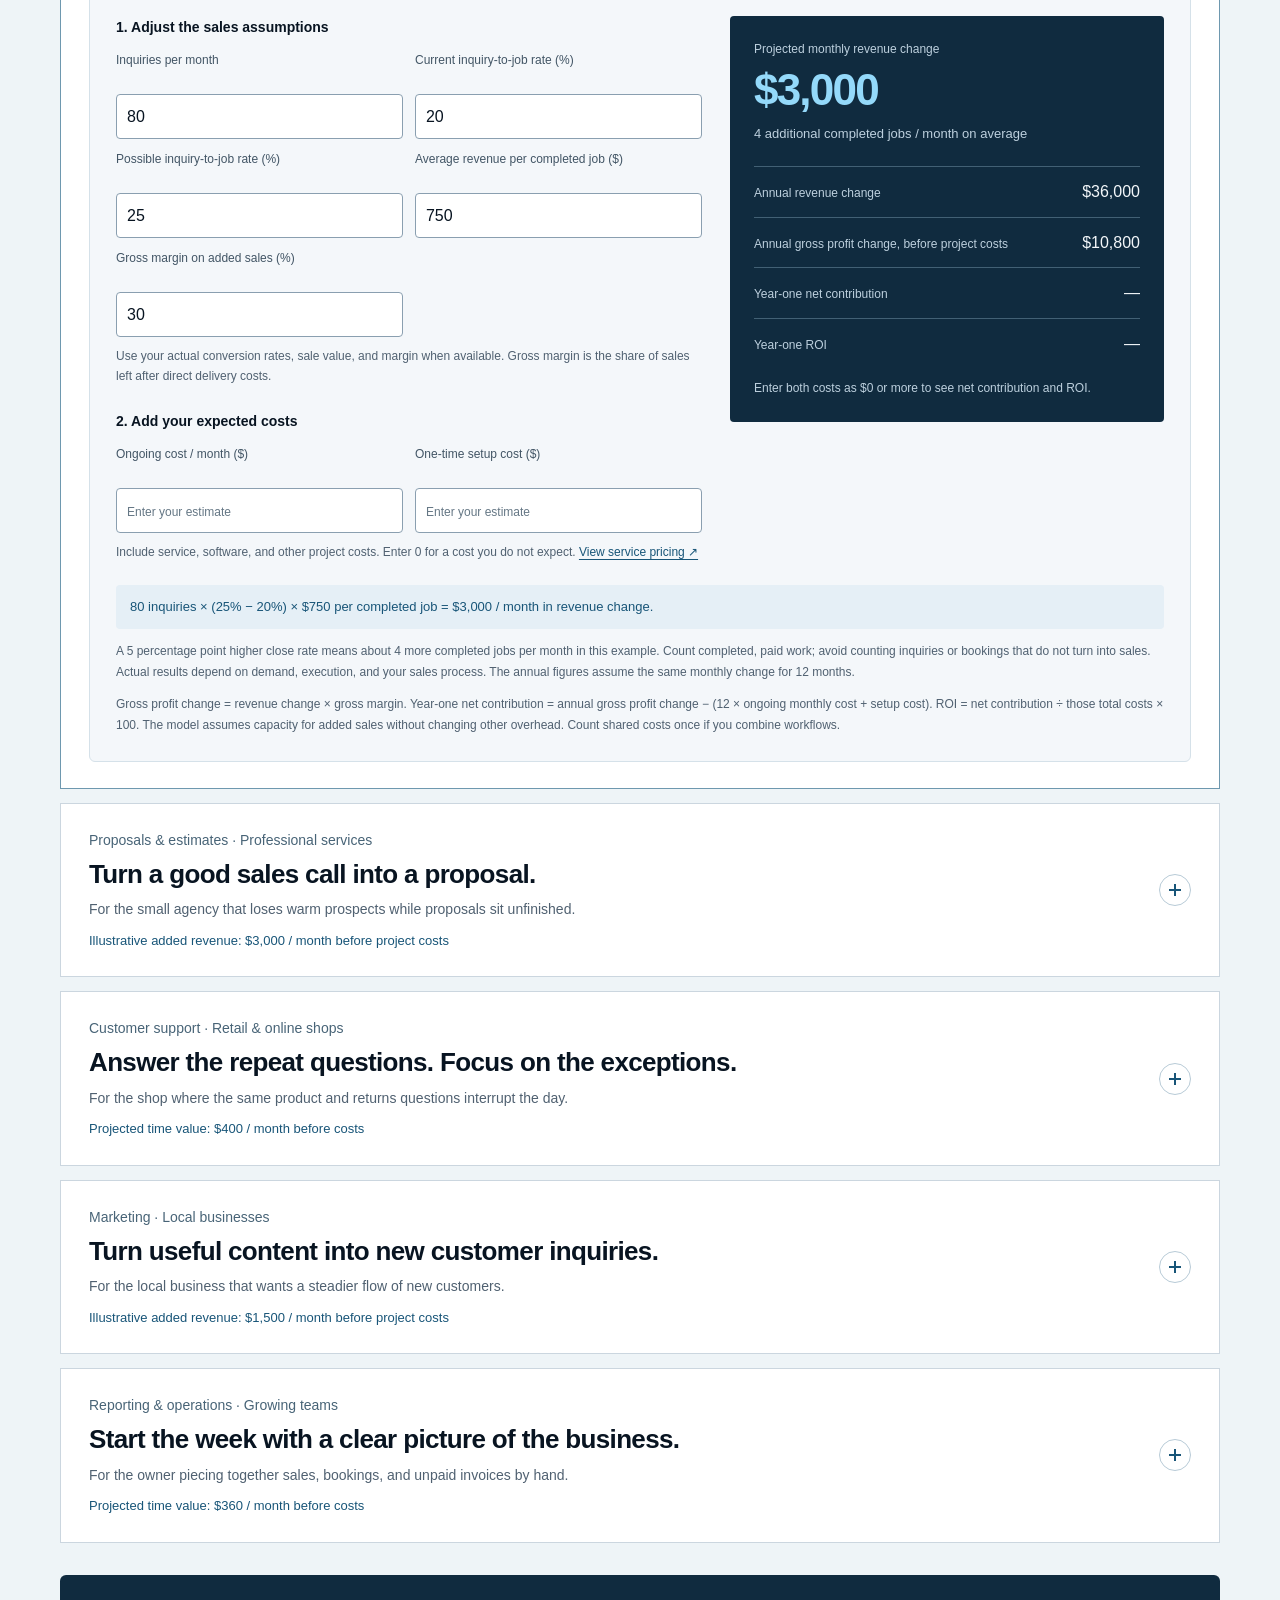
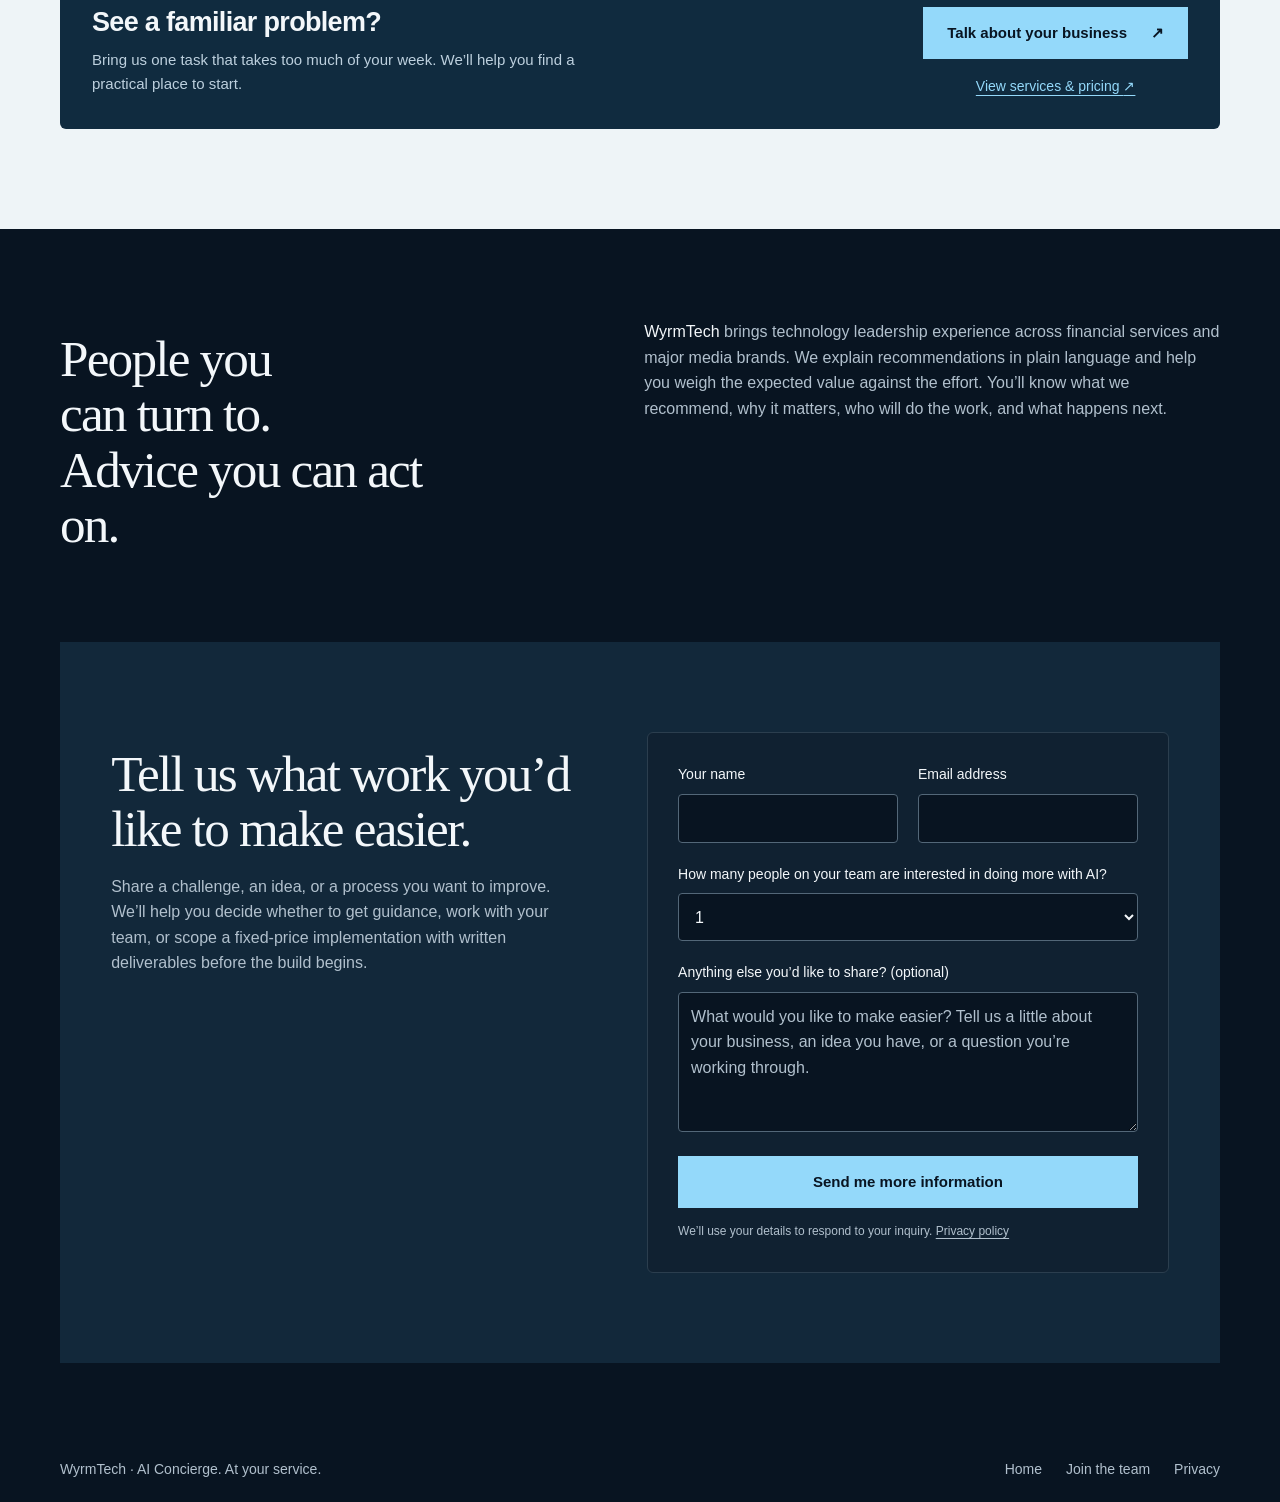
==== commit b0187ae2: "docs: removing a pricing section" ====
--- a/ai/index.html
+++ b/ai/index.html
@@ -18,14 +18,14 @@
     <link rel="icon" href="../favicon.svg" type="image/svg+xml" />
     <title>AI Concierge for Your Business | WyrmTech</title>
     <link rel="stylesheet" href="styles.css?v=20261027-brief" />
-    <link rel="stylesheet" href="refresh.css?v=20261027-brief" />
+    <link rel="stylesheet" href="refresh.css?v=20261027-flow" />
   </head>
   <body class="main-page">
     <a class="skip-link" href="#main">Skip to content</a>
     <header class="header wrap">
       <a class="brand" href="../index.html" aria-label="WyrmTech home"><img src="../world-dragon-simple.svg" alt="" width="53" height="30" />WyrmTech</a>
       <nav class="nav" aria-label="Page navigation">
-        <a class="nav-detail" href="#services">How we help</a>
+        <a class="nav-detail" href="#possibilities">Everyday work</a>
         <a class="nav-detail" href="#our-work">Our work</a>
         <a class="nav-detail" href="#case-studies">Case studies</a>
         <a class="nav-detail" href="sign-up/">Services &amp; pricing</a>
@@ -44,23 +44,12 @@
           </div>
           <p class="hero-note">Start with the work you want to make easier.</p>
         </div>
-        <div class="hero-brief" aria-label="The AI Concierge approach">
+        <div class="hero-brief" id="services" aria-label="The AI Concierge approach">
           <p class="brief-heading">A practical path, shaped around you.</p>
           <div class="brief-line"><strong>Understand</strong><span>We start with your business and the work that matters.</span></div>
           <div class="brief-line"><strong>Choose</strong><span>Together, we find an approach that fits your goals.</span></div>
           <div class="brief-line"><strong>Apply</strong><span>Learn with us, bring your team, or have us build it.</span></div>
           <p class="brief-signoff">Real people. Practical progress.</p>
-        </div>
-      </section>
-
-      <section class="service-overview" id="services" aria-labelledby="services-title">
-        <div class="wrap service-overview-inner">
-          <div class="service-overview-heading"><h2 id="services-title">The right help<br />for the work.</h2><p>Choose how you want to move forward. We’ll help you find the right place to start.</p></div>
-          <div class="service-list">
-            <a href="sign-up/#steward"><strong>AI Advisory</strong><span>For owners who want guidance while they do the work.</span><b>From $100 / month <span aria-hidden="true">↗</span></b></a>
-            <a href="sign-up/#guild"><strong>AI Team Program</strong><span>For teams of three or more learning and working together.</span><b>From $300 / month for 3 <span aria-hidden="true">↗</span></b></a>
-            <a href="sign-up/#butler"><strong>AI Implementation</strong><span>For a defined project our team builds and delivers.</span><b>From $10,000 / project <span aria-hidden="true">↗</span></b></a>
-          </div>
         </div>
       </section>
 
--- a/ai/refresh.css
+++ b/ai/refresh.css
@@ -20,7 +20,7 @@
 .main-page h1, .signup-page h1, .join-page h1 { line-height: 1.04; }
 .main-page h1 span, .signup-page h1 span, .join-page h1 span, .confirm-page h1 span { color: inherit; }
 .main-page .button, .signup-page .button, .join-page .button, .confirm-page .button { border-radius: 0; }
-.main-page .hero { grid-template-columns: minmax(0, 1.2fr) minmax(300px, .8fr); gap: clamp(50px, 7vw, 110px); padding-block: 88px 112px; align-items: end; }
+.main-page .hero { grid-template-columns: minmax(0, 1.2fr) minmax(300px, .8fr); gap: clamp(50px, 7vw, 110px); padding-block: 88px 96px; align-items: end; }
 .hero-identity { color: var(--brief-accent); font-size: 16px; font-weight: 600; margin-bottom: 24px; }
 .main-page .hero h1 { font-size: clamp(48px, 5.8vw, 82px); }
 .main-page .hero-copy { max-width: 590px; font-size: clamp(18px, 1.5vw, 21px); color: #d3e0e8; }
@@ -36,20 +36,9 @@
 .brief-line strong { font-size: 16px; }
 .brief-line span { color: #d0dee7; font-size: 15px; line-height: 1.55; }
 .brief-signoff { color: var(--brief-accent); margin-top: 23px; font-size: 15px; }
-.service-overview { background: var(--brief-panel-light); padding-block: 88px 96px; }
-.service-overview-inner { display: grid; grid-template-columns: minmax(220px, .85fr) minmax(0, 1.15fr); gap: clamp(45px, 7vw, 110px); }
-.service-overview-heading h2 { font-size: clamp(39px, 4vw, 58px); line-height: 1.08; }
-.service-overview-heading p { color: #d0dee7; margin-top: 22px; max-width: 330px; font-size: 17px; }
-.service-list { display: grid; gap: 0; }
-.service-list a { display: grid; grid-template-columns: minmax(150px, .8fr) minmax(0, 1.2fr); gap: 6px 22px; padding: 22px 0; border-bottom: 1px solid #547083; }
-.service-list a:first-child { padding-top: 0; }
-.service-list strong { font-size: 22px; line-height: 1.25; }
-.service-list a > span { color: #d0dee7; line-height: 1.55; }
-.service-list b { grid-column: 2; color: var(--brief-accent); font-size: 15px; margin-top: 4px; }
-.service-list a:hover strong, .service-list a:hover b { color: #fff; }
-.main-page .possibilities { border: 0; background: #0e2030; }
-.main-page .possibilities-inner { padding-block: 68px; }
-.main-page .possibilities h2 { font-size: clamp(30px, 3vw, 42px); margin-bottom: 30px; }
+.main-page .possibilities { border: 0; background: var(--brief-panel-light); }
+.main-page .possibilities-inner { padding-block: 80px 88px; }
+.main-page .possibilities h2 { font-size: clamp(36px, 4vw, 55px); line-height: 1.08; margin-bottom: 38px; }
 .main-page .example { display: block; }
 .main-page .example svg { display: none; }
 .main-page .example h3 { font-size: 20px; }
@@ -109,8 +98,7 @@
 .deck-page .slide-bottom { font-size: 13px; }
 @media (max-width: 800px) {
   .main-page .hero { grid-template-columns: 1fr; padding-block: 60px 70px; gap: 48px; }
-  .service-overview-inner { grid-template-columns: 1fr; gap: 42px; }
-  .service-overview { padding-block: 68px; }
+  .main-page .possibilities-inner { padding-block: 60px 66px; }
   .main-page .work, .main-page .case-studies { padding-block: 70px; }
   .main-page .work-example { grid-template-columns: 1fr; gap: 16px; }
   .main-page .adviser, .main-page .contact { padding-block: 60px; }
@@ -124,8 +112,6 @@
   .main-page .hero h1, .signup-page .signup-intro h1, .join-page .join-intro h1 { font-size: clamp(42px, 10vw, 55px); }
   .hero-actions { align-items: flex-start; flex-direction: column; }
   .brief-line { grid-template-columns: 1fr; gap: 5px; }
-  .service-list a { grid-template-columns: 1fr; gap: 8px; }
-  .service-list b { grid-column: 1; }
   .main-page .contact { margin-bottom: 45px; }
   .confirm-page main { padding-block: 60px; }
 }
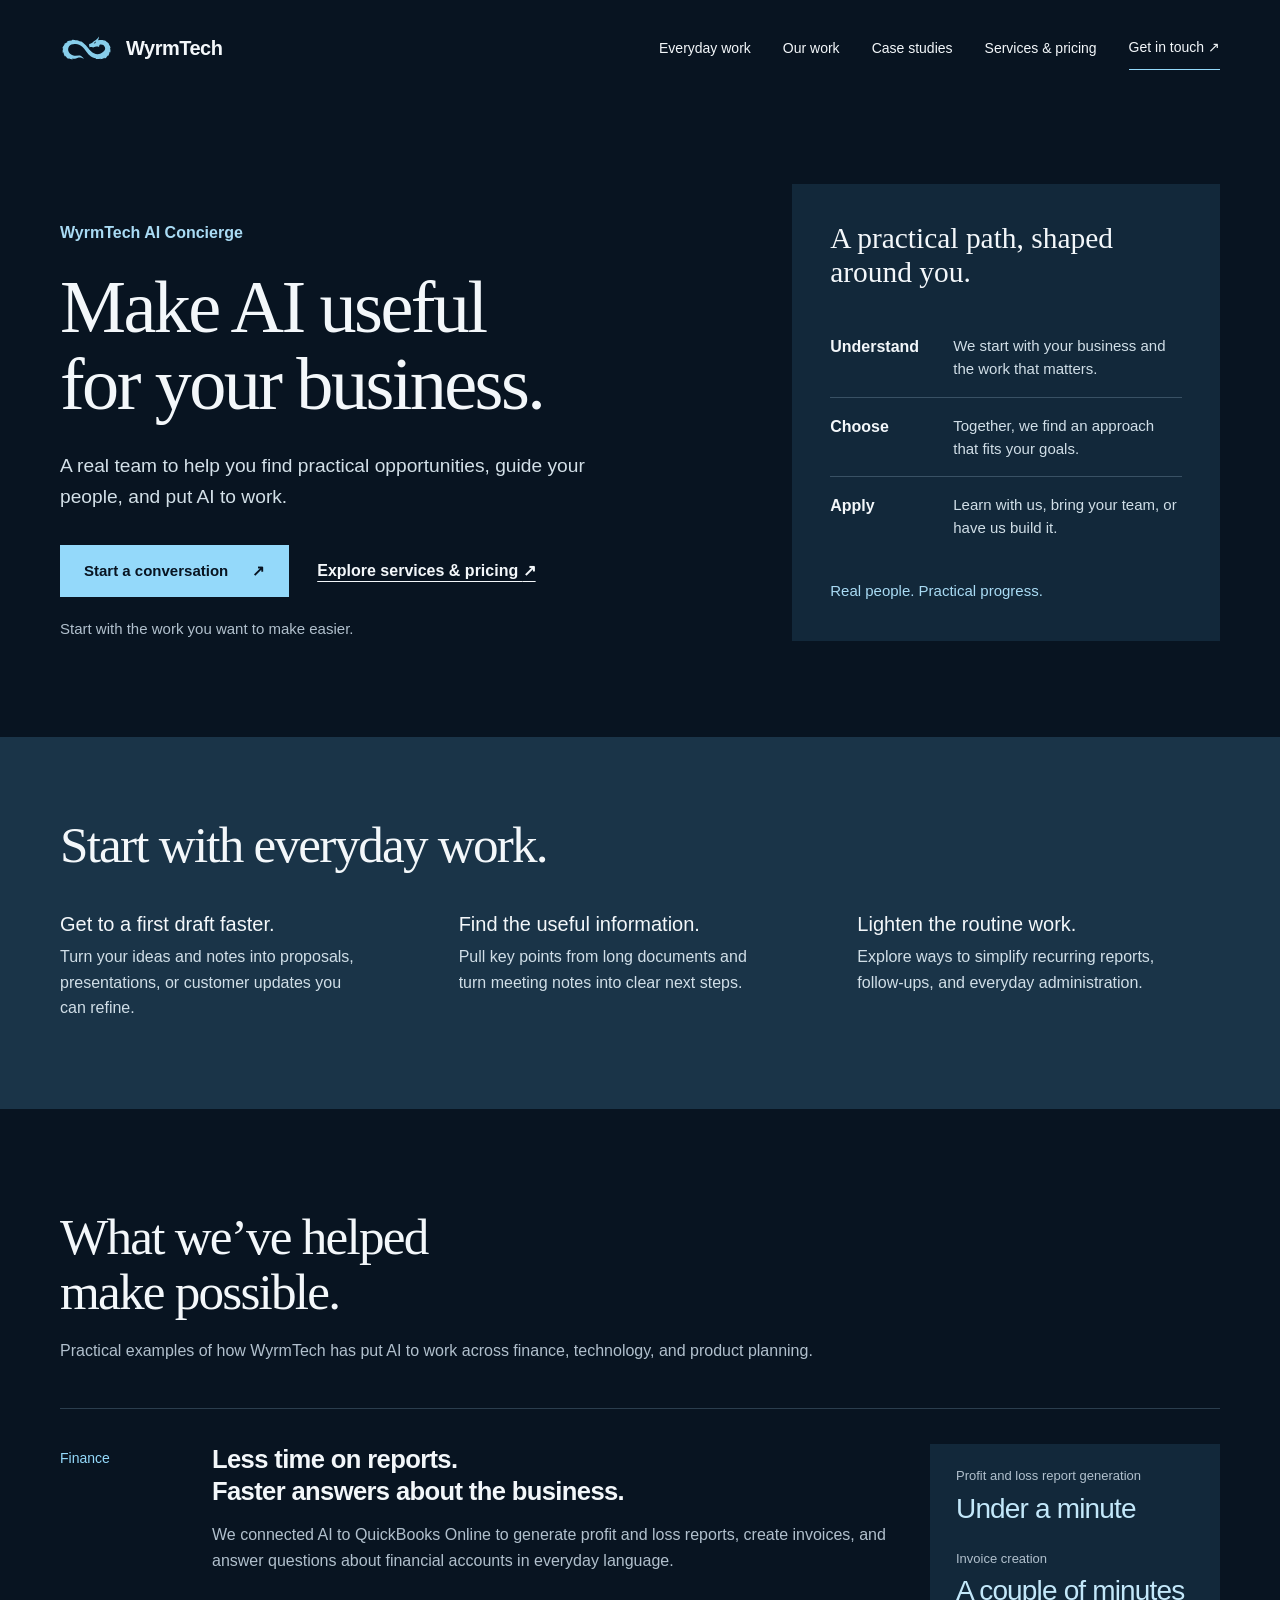
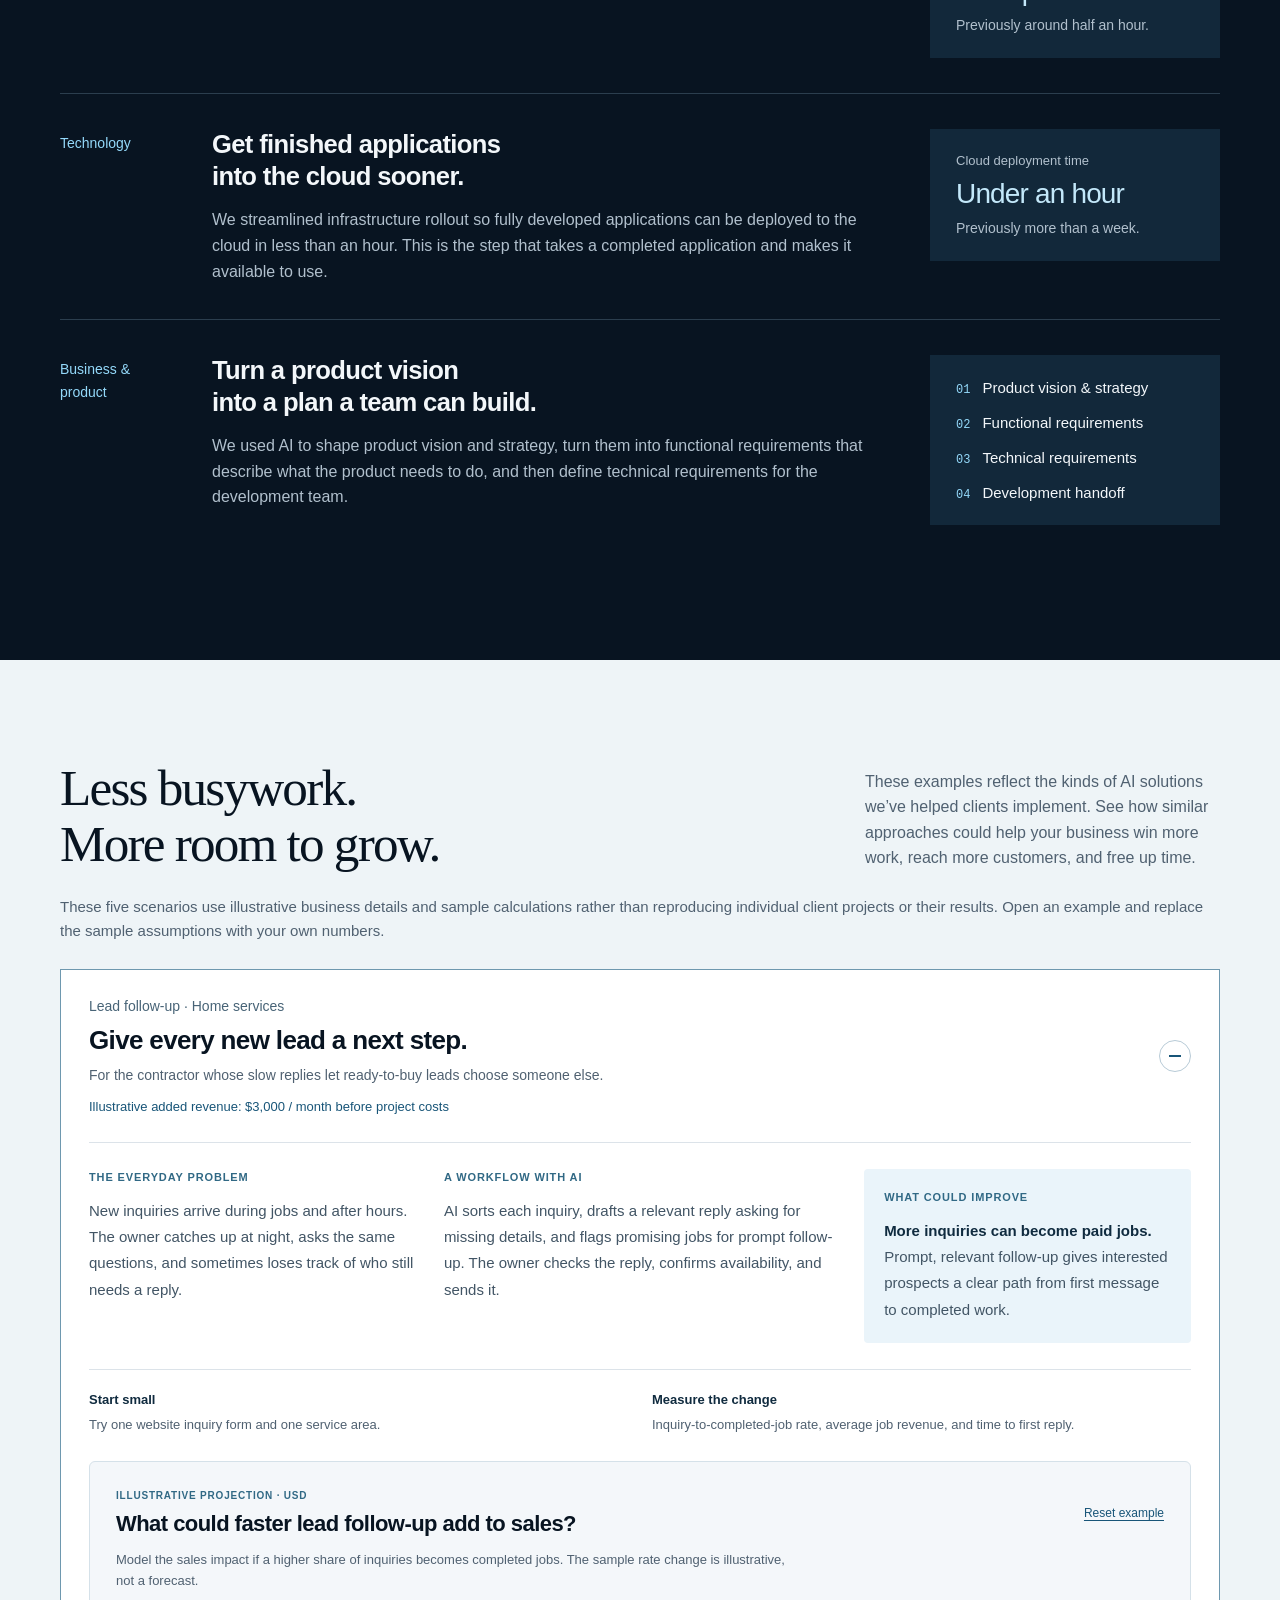
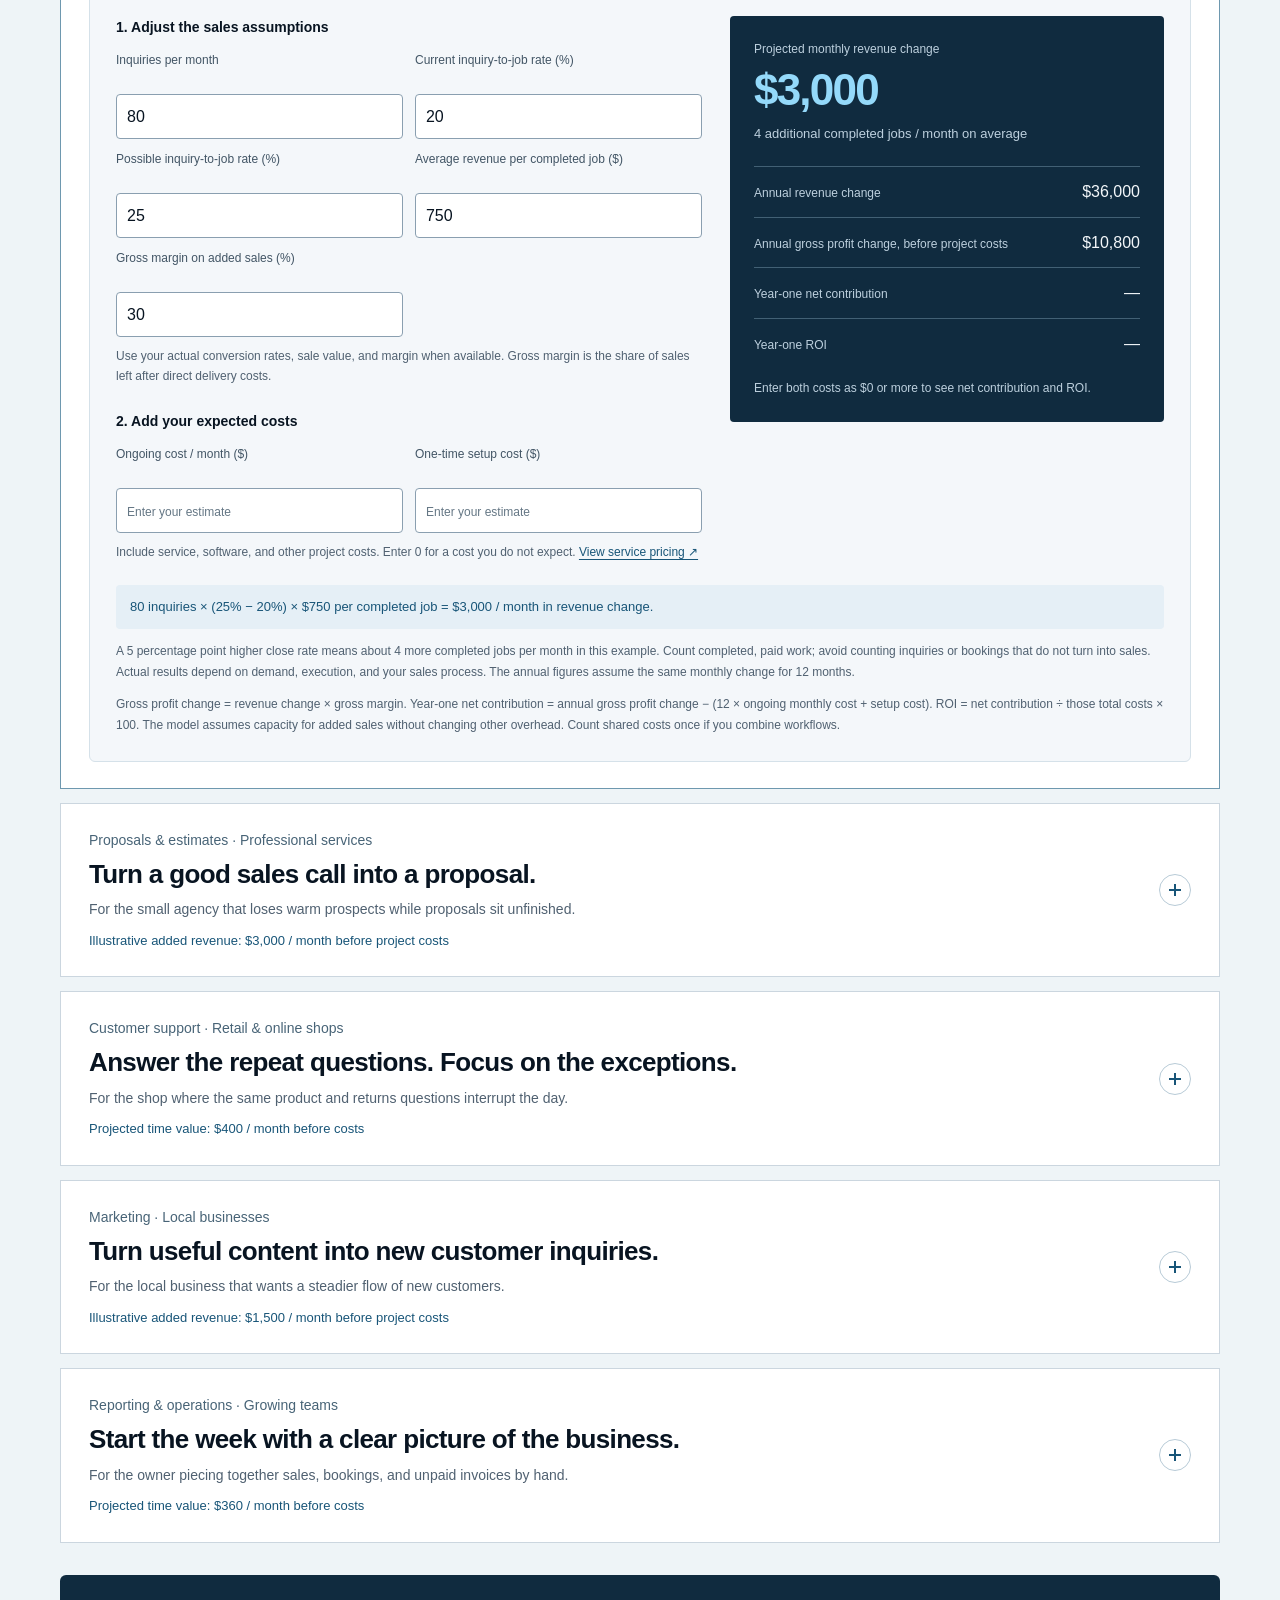
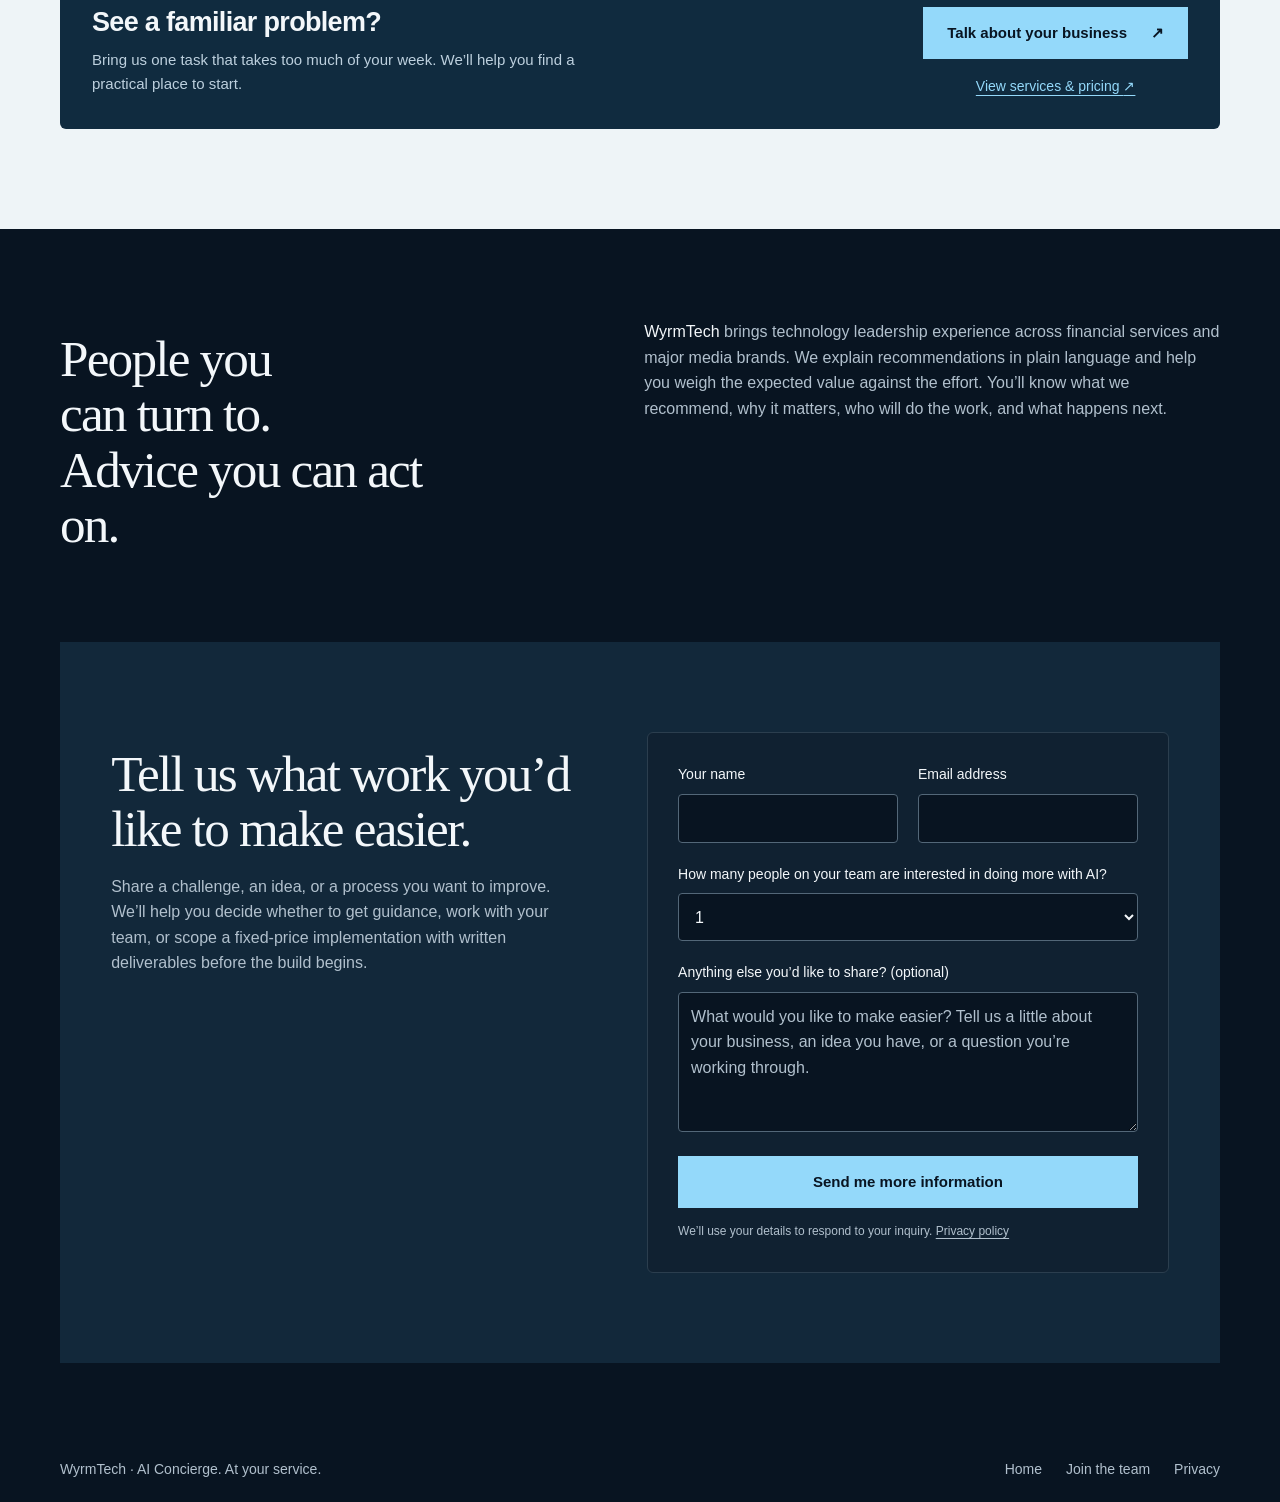
==== commit 538829b8: "docs: rewording the case study copy slightly" ====
--- a/ai/index.html
+++ b/ai/index.html
@@ -152,9 +152,9 @@
 
               <h2 id="case-studies-title">Less busywork.<br />More room to grow.</h2>
             </div>
-            <p class="case-section-intro">Start with a familiar problem. See how AI could help your business win more work, reach more customers, and free up time.</p>
-          </div>
-          <p class="case-context">Five illustrative scenarios—not client results—for businesses getting started with AI. Three model possible added sales; two estimate time value. Open a case study and replace the sample assumptions with your own numbers.</p>
+            <p class="case-section-intro">These examples reflect the kinds of AI solutions we’ve helped clients implement. See how similar approaches could help your business win more work, reach more customers, and free up time.</p>
+          </div>
+          <p class="case-context">These five scenarios use illustrative business details and sample calculations rather than reproducing individual client projects or their results. Open an example and replace the sample assumptions with your own numbers.</p>
 
           <div class="case-list">
             <details class="case-study" id="lead-follow-up" open>
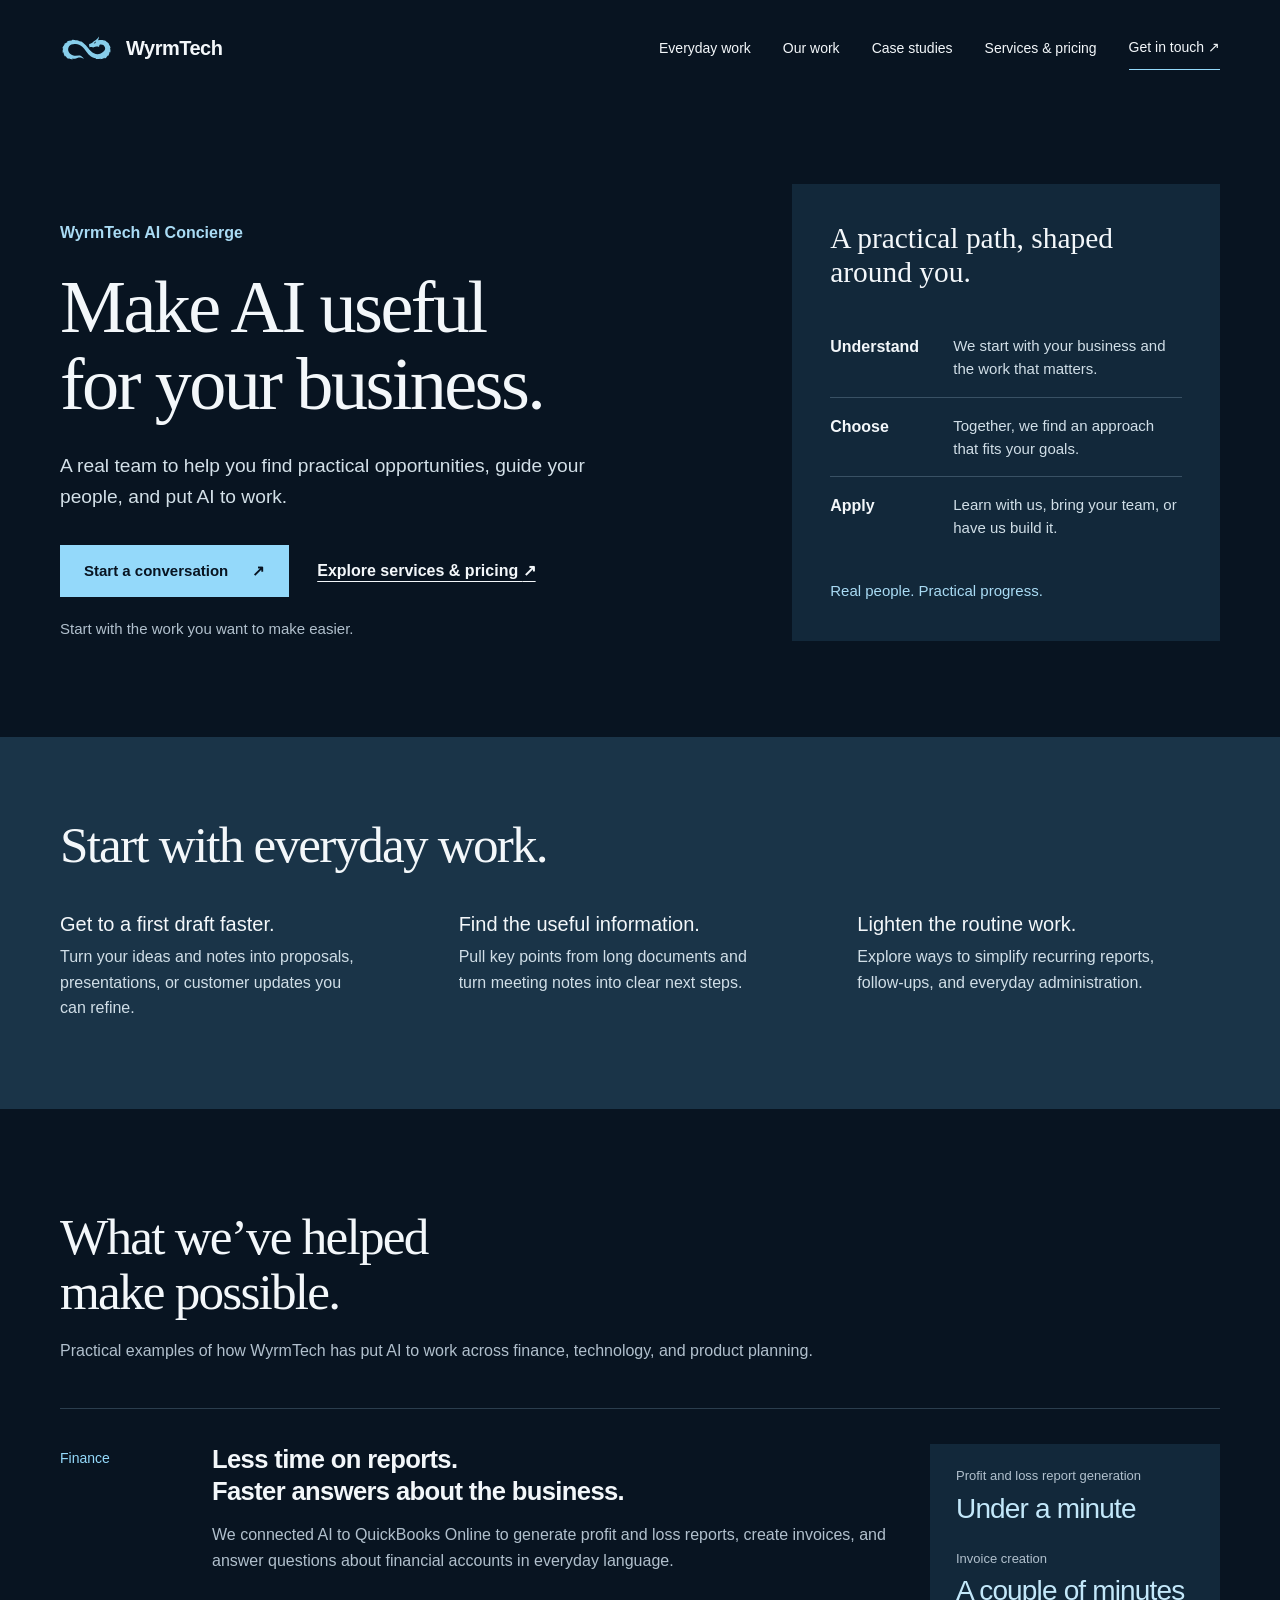
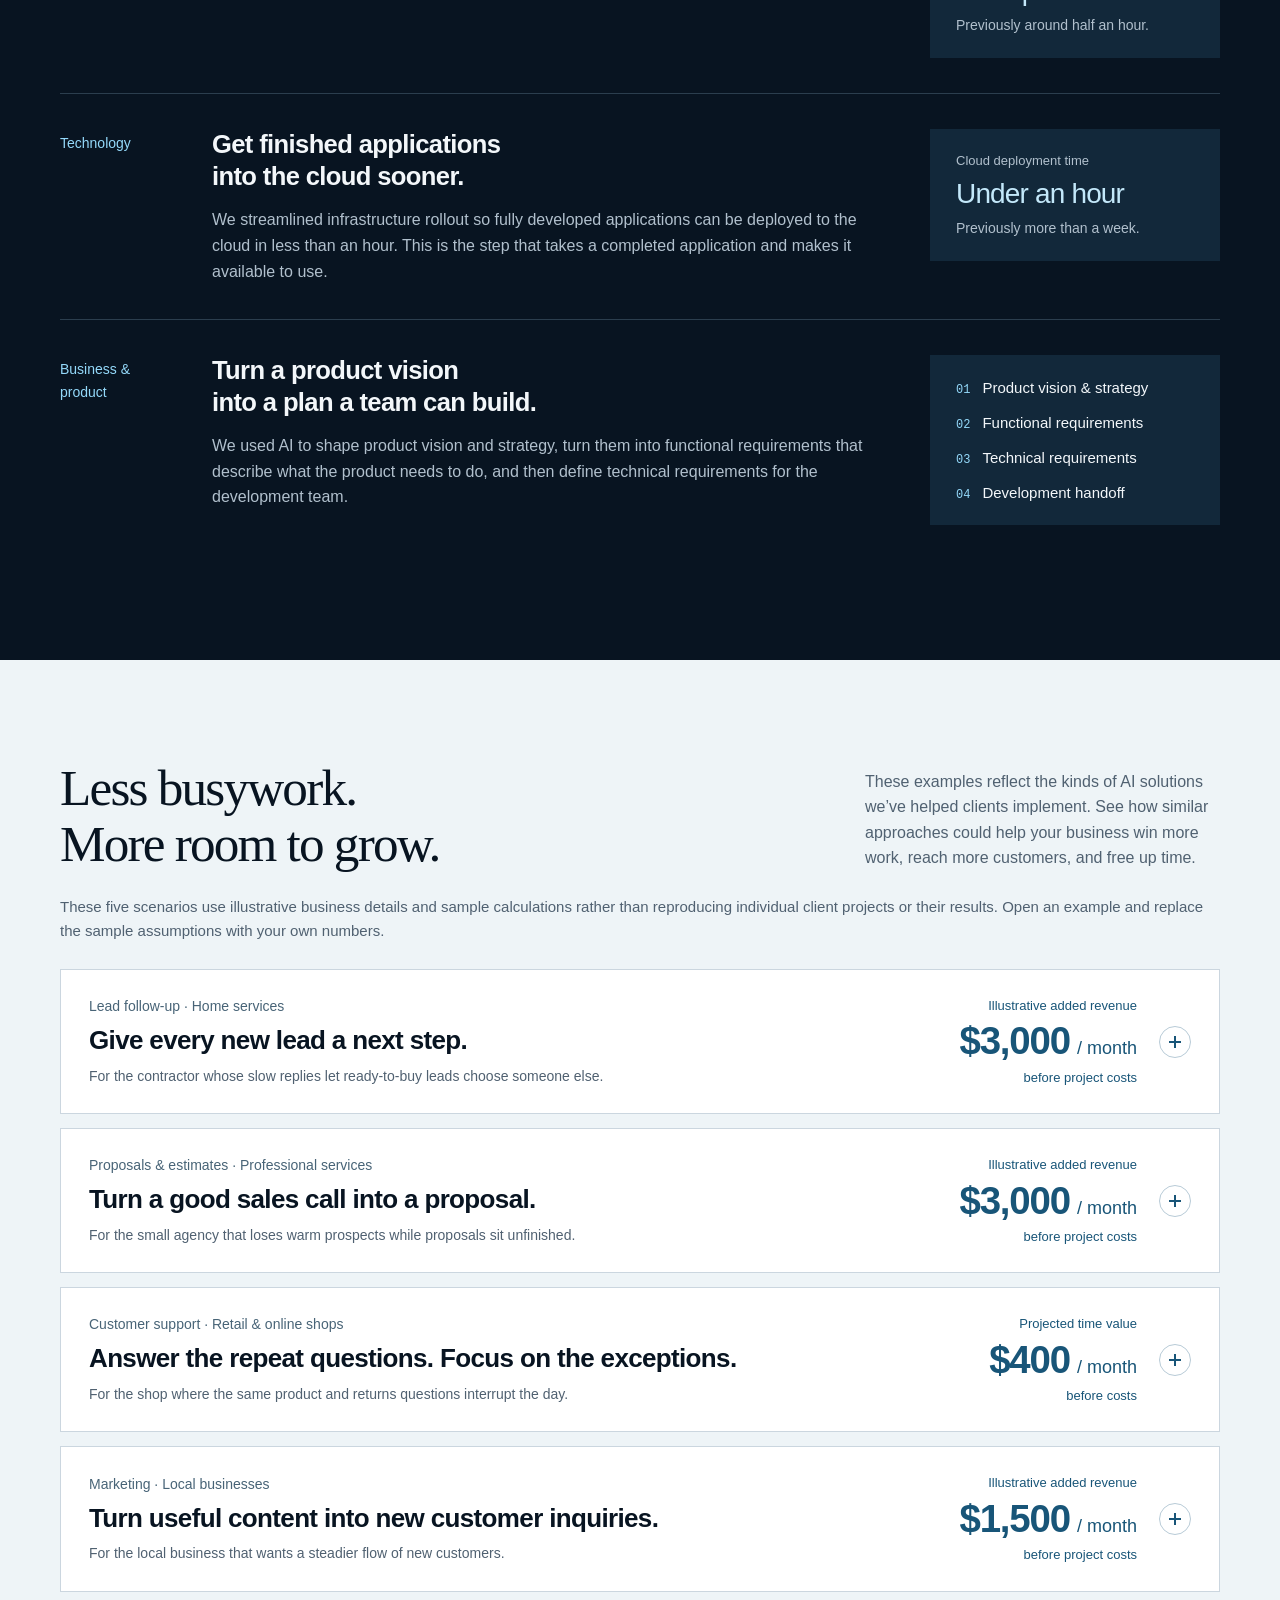
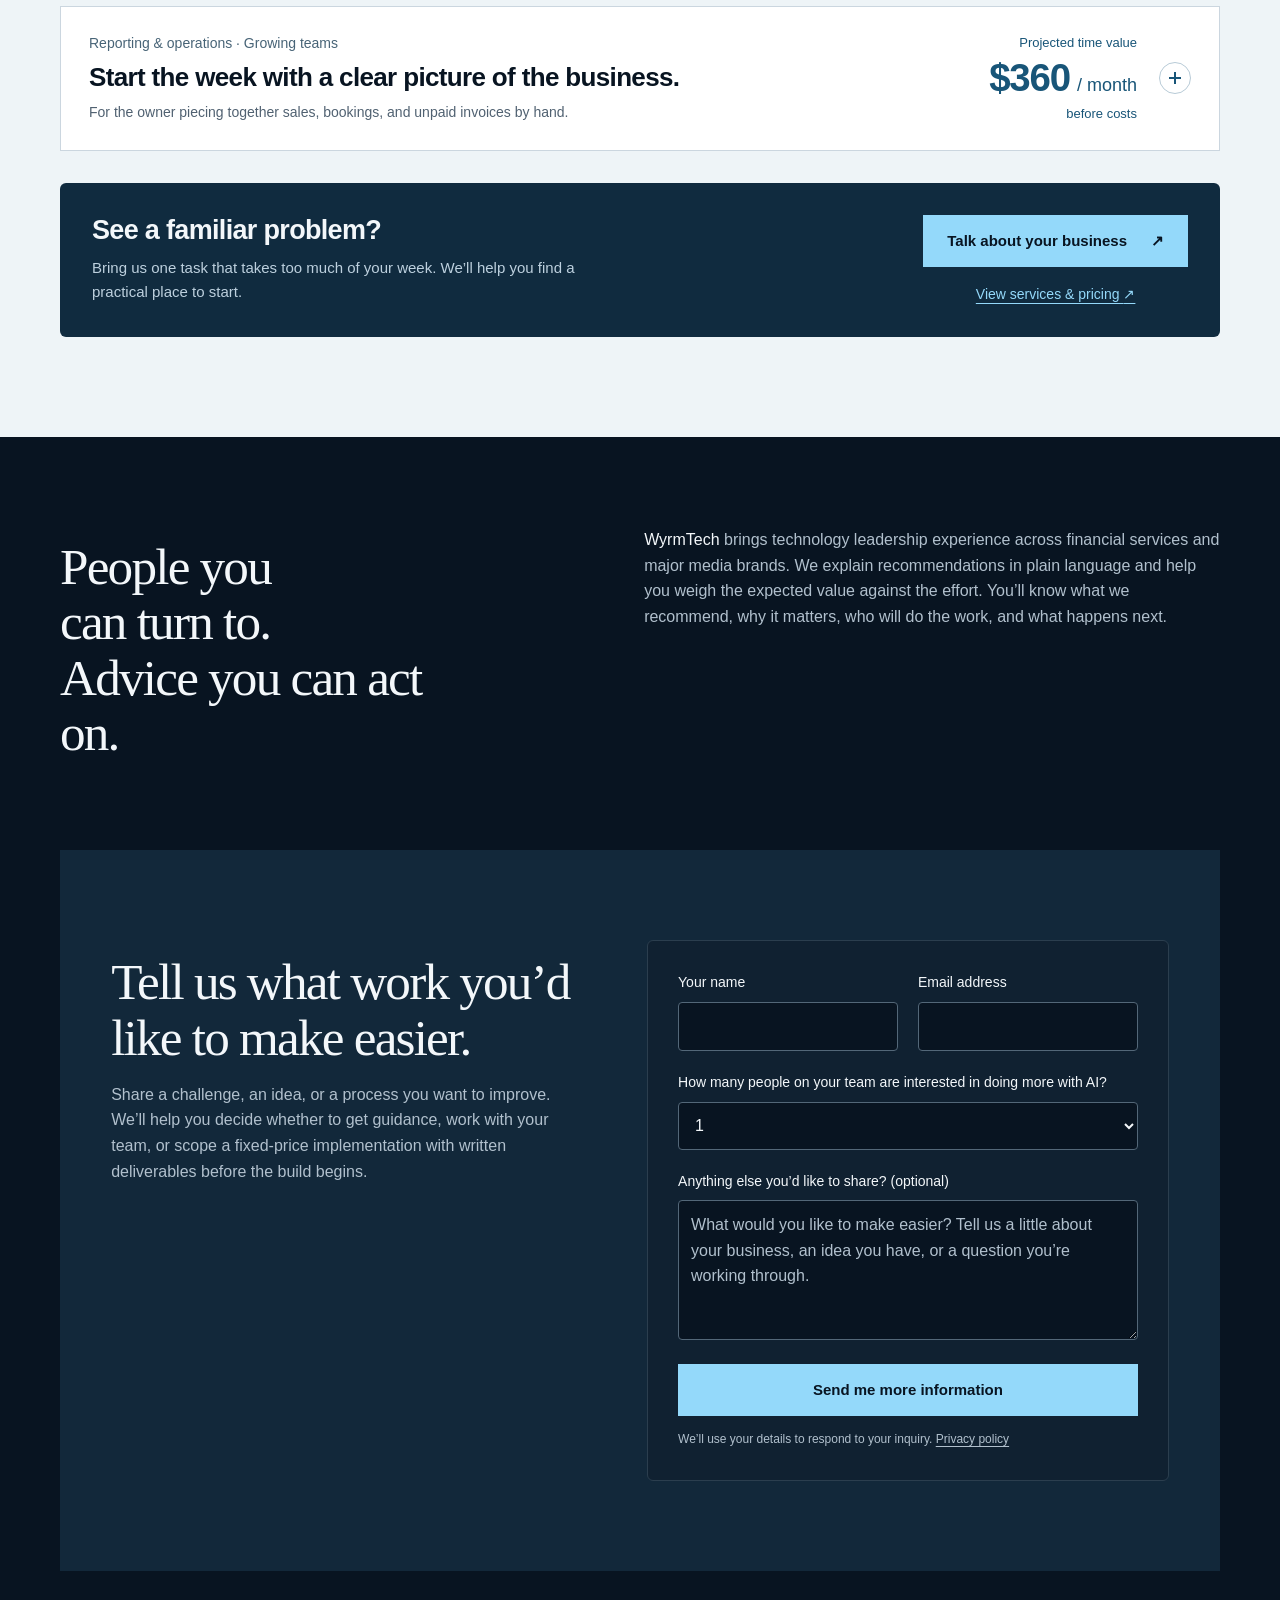
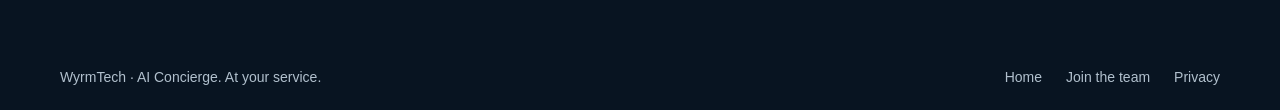
==== commit 5b68454d: "docs: making the case studies more appealing" ====
--- a/ai/index.html
+++ b/ai/index.html
@@ -17,7 +17,7 @@
     <meta name="theme-color" content="#081421" />
     <link rel="icon" href="../favicon.svg" type="image/svg+xml" />
     <title>AI Concierge for Your Business | WyrmTech</title>
-    <link rel="stylesheet" href="styles.css?v=20261027-brief" />
+    <link rel="stylesheet" href="styles.css?v=20261027-summary-estimates" />
     <link rel="stylesheet" href="refresh.css?v=20261027-flow" />
   </head>
   <body class="main-page">
@@ -157,14 +157,18 @@
           <p class="case-context">These five scenarios use illustrative business details and sample calculations rather than reproducing individual client projects or their results. Open an example and replace the sample assumptions with your own numbers.</p>
 
           <div class="case-list">
-            <details class="case-study" id="lead-follow-up" open>
+            <details class="case-study" id="lead-follow-up">
               <summary>
                 <div class="case-summary-grid">
                   <div class="case-heading-copy">
                     <span class="case-category">Lead follow-up · Home services</span>
                     <h3 class="case-title">Give every new lead a next step.</h3>
                     <span class="case-preview">For the contractor whose slow replies let ready-to-buy leads choose someone else.</span>
-                    <span class="case-estimate"><span data-roi-preview-label>Illustrative added revenue</span>: <span data-roi-preview>$3,000</span><span data-roi-preview-period> / month before project costs</span><span data-roi-preview-roi hidden> · Year-one ROI: <span data-roi-preview-roi-value>—</span></span></span>
+                  </div>
+                  <div class="case-estimate"><span data-roi-preview-label>Illustrative added revenue</span>
+                    <span class="case-estimate-amount"><strong data-roi-preview>$3,000</strong><span data-roi-preview-unit> / month</span></span>
+                    <span data-roi-preview-period>before project costs</span>
+                    <span data-roi-preview-roi hidden>Year-one ROI: <span data-roi-preview-roi-value>—</span></span>
                   </div>
                   <span class="case-toggle" aria-hidden="true"></span>
                 </div>
@@ -271,7 +275,11 @@
                     <span class="case-category">Proposals &amp; estimates · Professional services</span>
                     <h3 class="case-title">Turn a good sales call into a proposal.</h3>
                     <span class="case-preview">For the small agency that loses warm prospects while proposals sit unfinished.</span>
-                    <span class="case-estimate"><span data-roi-preview-label>Illustrative added revenue</span>: <span data-roi-preview>$3,000</span><span data-roi-preview-period> / month before project costs</span><span data-roi-preview-roi hidden> · Year-one ROI: <span data-roi-preview-roi-value>—</span></span></span>
+                  </div>
+                  <div class="case-estimate"><span data-roi-preview-label>Illustrative added revenue</span>
+                    <span class="case-estimate-amount"><strong data-roi-preview>$3,000</strong><span data-roi-preview-unit> / month</span></span>
+                    <span data-roi-preview-period>before project costs</span>
+                    <span data-roi-preview-roi hidden>Year-one ROI: <span data-roi-preview-roi-value>—</span></span>
                   </div>
                   <span class="case-toggle" aria-hidden="true"></span>
                 </div>
@@ -379,7 +387,10 @@
                     <span class="case-category">Customer support · Retail &amp; online shops</span>
                     <h3 class="case-title">Answer the repeat questions. Focus on the exceptions.</h3>
                     <span class="case-preview">For the shop where the same product and returns questions interrupt the day.</span>
-                    <span class="case-estimate"><span data-roi-preview-label>Projected time value</span>: <span data-roi-preview>$400</span><span data-roi-preview-period> / month before costs</span></span>
+                  </div>
+                  <div class="case-estimate"><span data-roi-preview-label>Projected time value</span>
+                    <span class="case-estimate-amount"><strong data-roi-preview>$400</strong><span data-roi-preview-unit> / month</span></span>
+                    <span data-roi-preview-period>before costs</span>
                   </div>
                   <span class="case-toggle" aria-hidden="true"></span>
                 </div>
@@ -515,7 +526,11 @@
                     <span class="case-category">Marketing · Local businesses</span>
                     <h3 class="case-title">Turn useful content into new customer inquiries.</h3>
                     <span class="case-preview">For the local business that wants a steadier flow of new customers.</span>
-                    <span class="case-estimate"><span data-roi-preview-label>Illustrative added revenue</span>: <span data-roi-preview>$1,500</span><span data-roi-preview-period> / month before project costs</span><span data-roi-preview-roi hidden> · Year-one ROI: <span data-roi-preview-roi-value>—</span></span></span>
+                  </div>
+                  <div class="case-estimate"><span data-roi-preview-label>Illustrative added revenue</span>
+                    <span class="case-estimate-amount"><strong data-roi-preview>$1,500</strong><span data-roi-preview-unit> / month</span></span>
+                    <span data-roi-preview-period>before project costs</span>
+                    <span data-roi-preview-roi hidden>Year-one ROI: <span data-roi-preview-roi-value>—</span></span>
                   </div>
                   <span class="case-toggle" aria-hidden="true"></span>
                 </div>
@@ -618,7 +633,10 @@
                     <span class="case-category">Reporting &amp; operations · Growing teams</span>
                     <h3 class="case-title">Start the week with a clear picture of the business.</h3>
                     <span class="case-preview">For the owner piecing together sales, bookings, and unpaid invoices by hand.</span>
-                    <span class="case-estimate"><span data-roi-preview-label>Projected time value</span>: <span data-roi-preview>$360</span><span data-roi-preview-period> / month before costs</span></span>
+                  </div>
+                  <div class="case-estimate"><span data-roi-preview-label>Projected time value</span>
+                    <span class="case-estimate-amount"><strong data-roi-preview>$360</strong><span data-roi-preview-unit> / month</span></span>
+                    <span data-roi-preview-period>before costs</span>
                   </div>
                   <span class="case-toggle" aria-hidden="true"></span>
                 </div>
@@ -820,6 +838,6 @@
       <div class="footer-links"><a href="../index.html">Home</a><a href="join-the-team/">Join the team</a><a href="../privacy/">Privacy</a></div>
     </footer>
     <script src="contact.js" defer></script>
-    <script src="case-studies.js?v=20261027-revenue" defer></script>
+    <script src="case-studies.js?v=20261027-summary-estimates" defer></script>
   </body>
 </html>
--- a/ai/styles.css
+++ b/ai/styles.css
@@ -382,7 +382,7 @@
 }
 .case-study summary .case-summary-grid {
   display: grid;
-  grid-template-columns: minmax(0, 1fr) 32px;
+  grid-template-columns: minmax(0, 1fr) minmax(220px, 280px) 32px;
   align-items: center;
   gap: 22px;
 }
@@ -412,11 +412,42 @@
   line-height: 1.6;
 }
 .case-estimate {
-  margin-top: 10px;
+  min-width: 0;
   color: #185578;
   font-size: 13px;
   font-weight: 500;
   line-height: 1.5;
+  text-align: right;
+}
+.case-estimate > span {
+  display: block;
+}
+.case-estimate > [hidden] {
+  display: none;
+}
+.case-estimate .case-estimate-amount {
+  display: flex;
+  flex-wrap: wrap;
+  align-items: baseline;
+  justify-content: flex-end;
+  column-gap: 7px;
+  margin-block: 4px;
+  font-variant-numeric: tabular-nums;
+}
+.case-estimate-amount strong {
+  min-width: 0;
+  font-size: clamp(32px, 3vw, 42px);
+  font-weight: 600;
+  letter-spacing: -0.03em;
+  line-height: 1.15;
+  overflow-wrap: anywhere;
+}
+.case-estimate-amount [data-roi-preview-unit] {
+  font-size: 18px;
+  white-space: nowrap;
+}
+.case-estimate [data-roi-preview-roi] {
+  margin-top: 5px;
 }
 .case-toggle {
   position: relative;
@@ -952,6 +983,17 @@
     align-items: start;
     gap: 12px;
   }
+  .case-estimate {
+    grid-column: 1 / -1;
+    grid-row: 2;
+    justify-self: end;
+    max-width: 100%;
+    margin-top: 6px;
+  }
+  .case-summary-grid > .case-toggle {
+    grid-column: 2;
+    grid-row: 1;
+  }
   .case-toggle {
     width: 28px;
     height: 28px;
